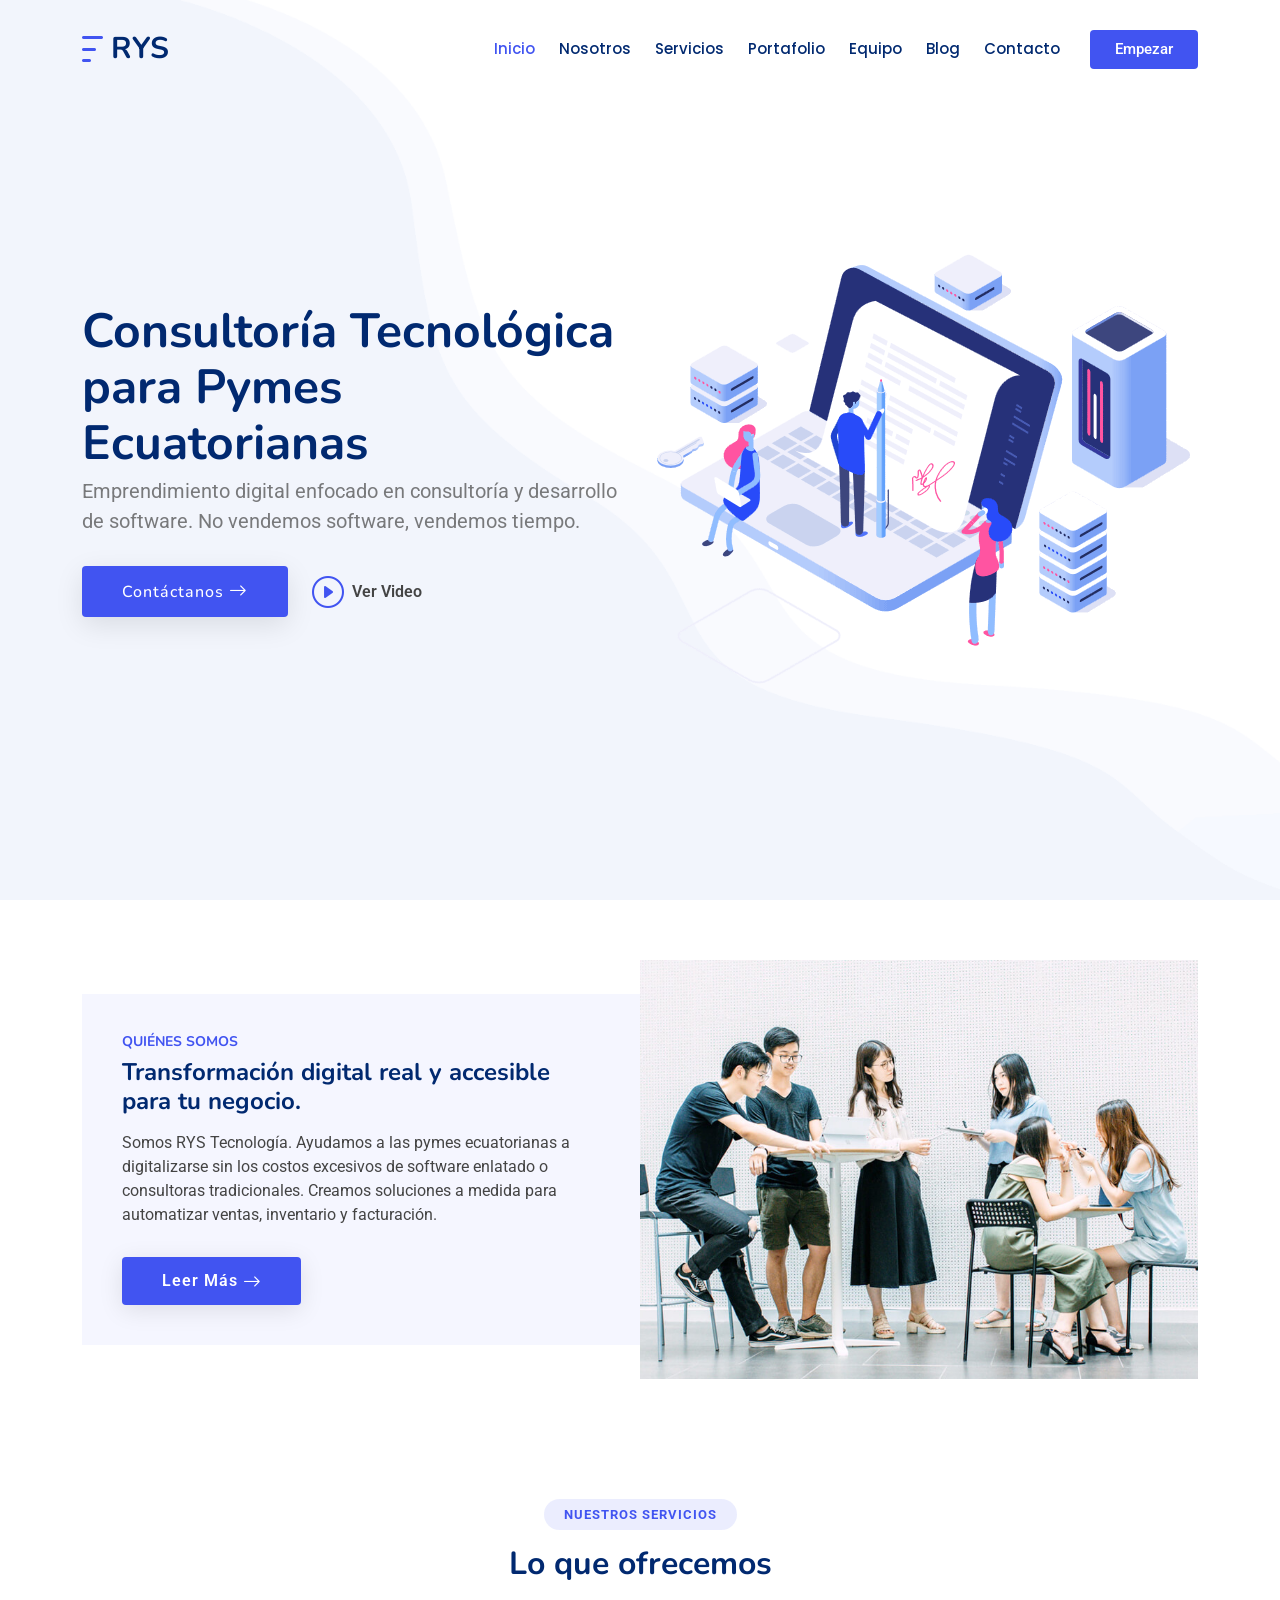
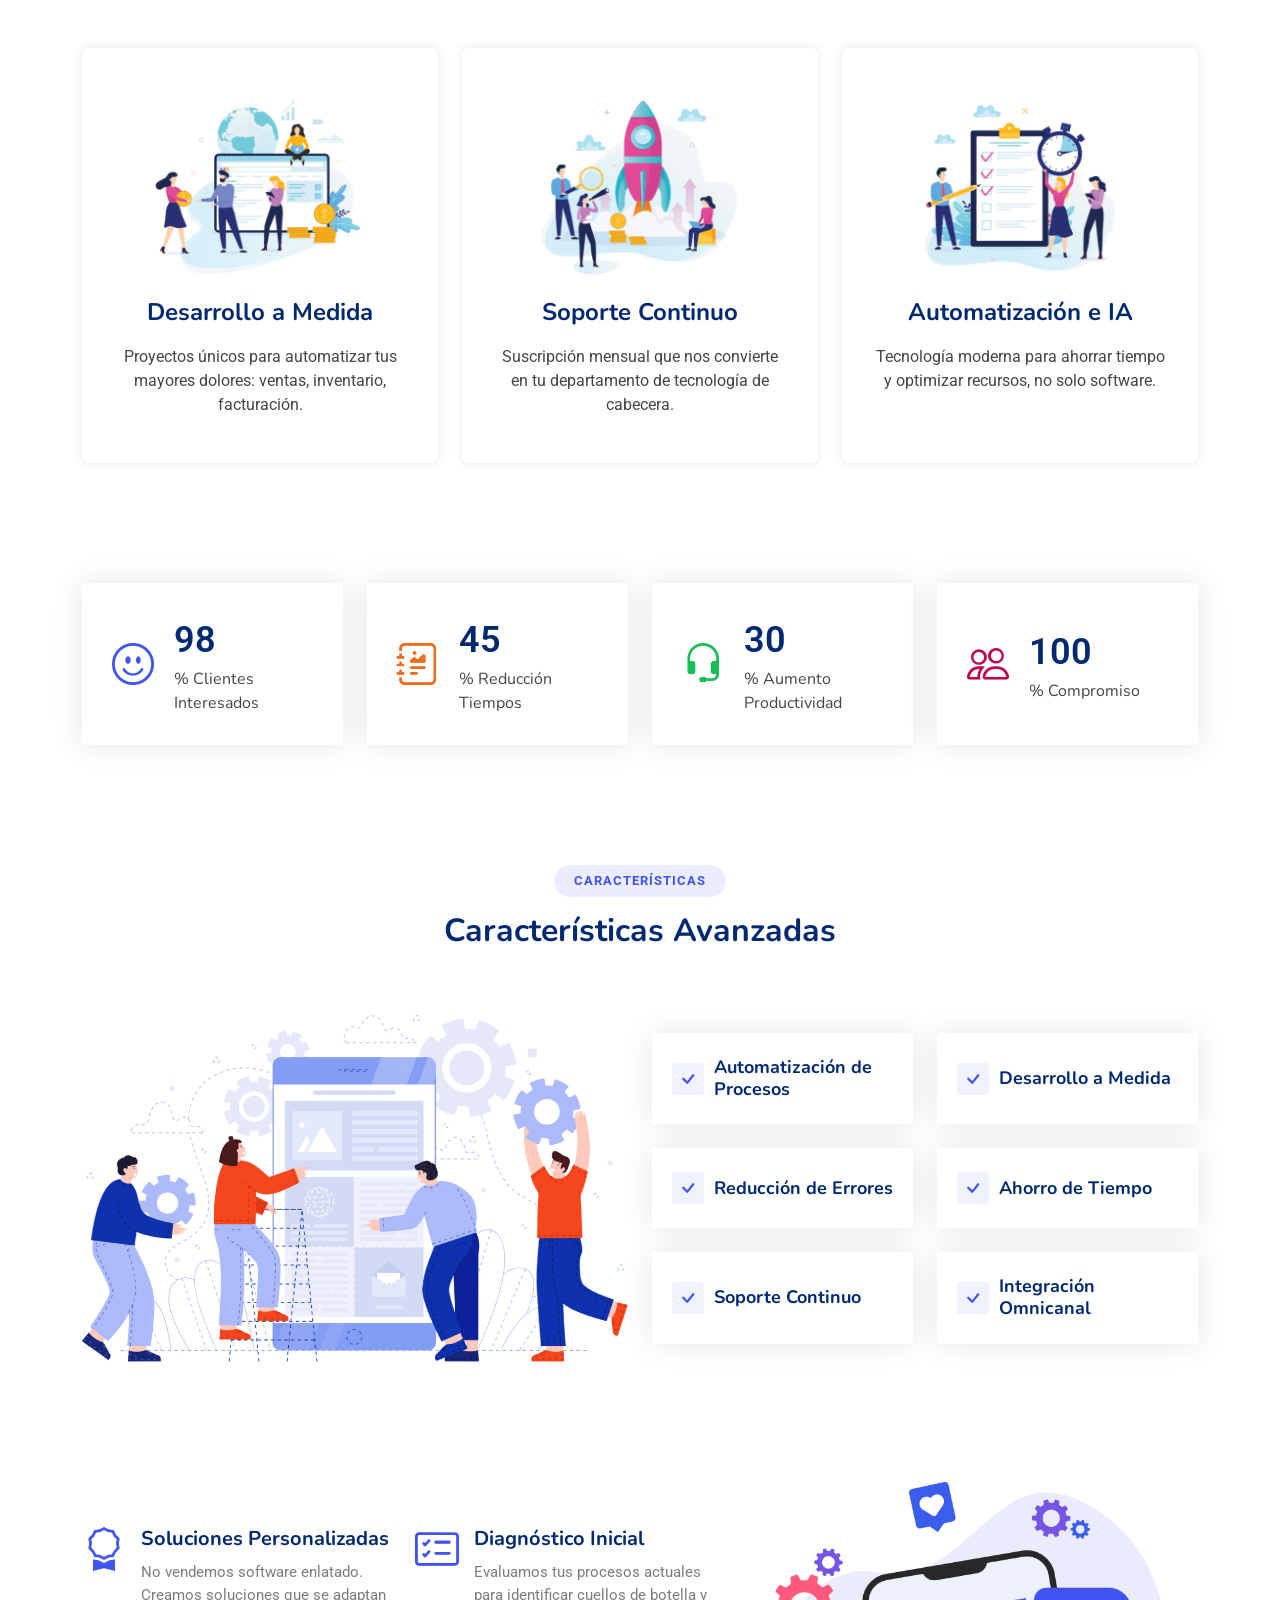
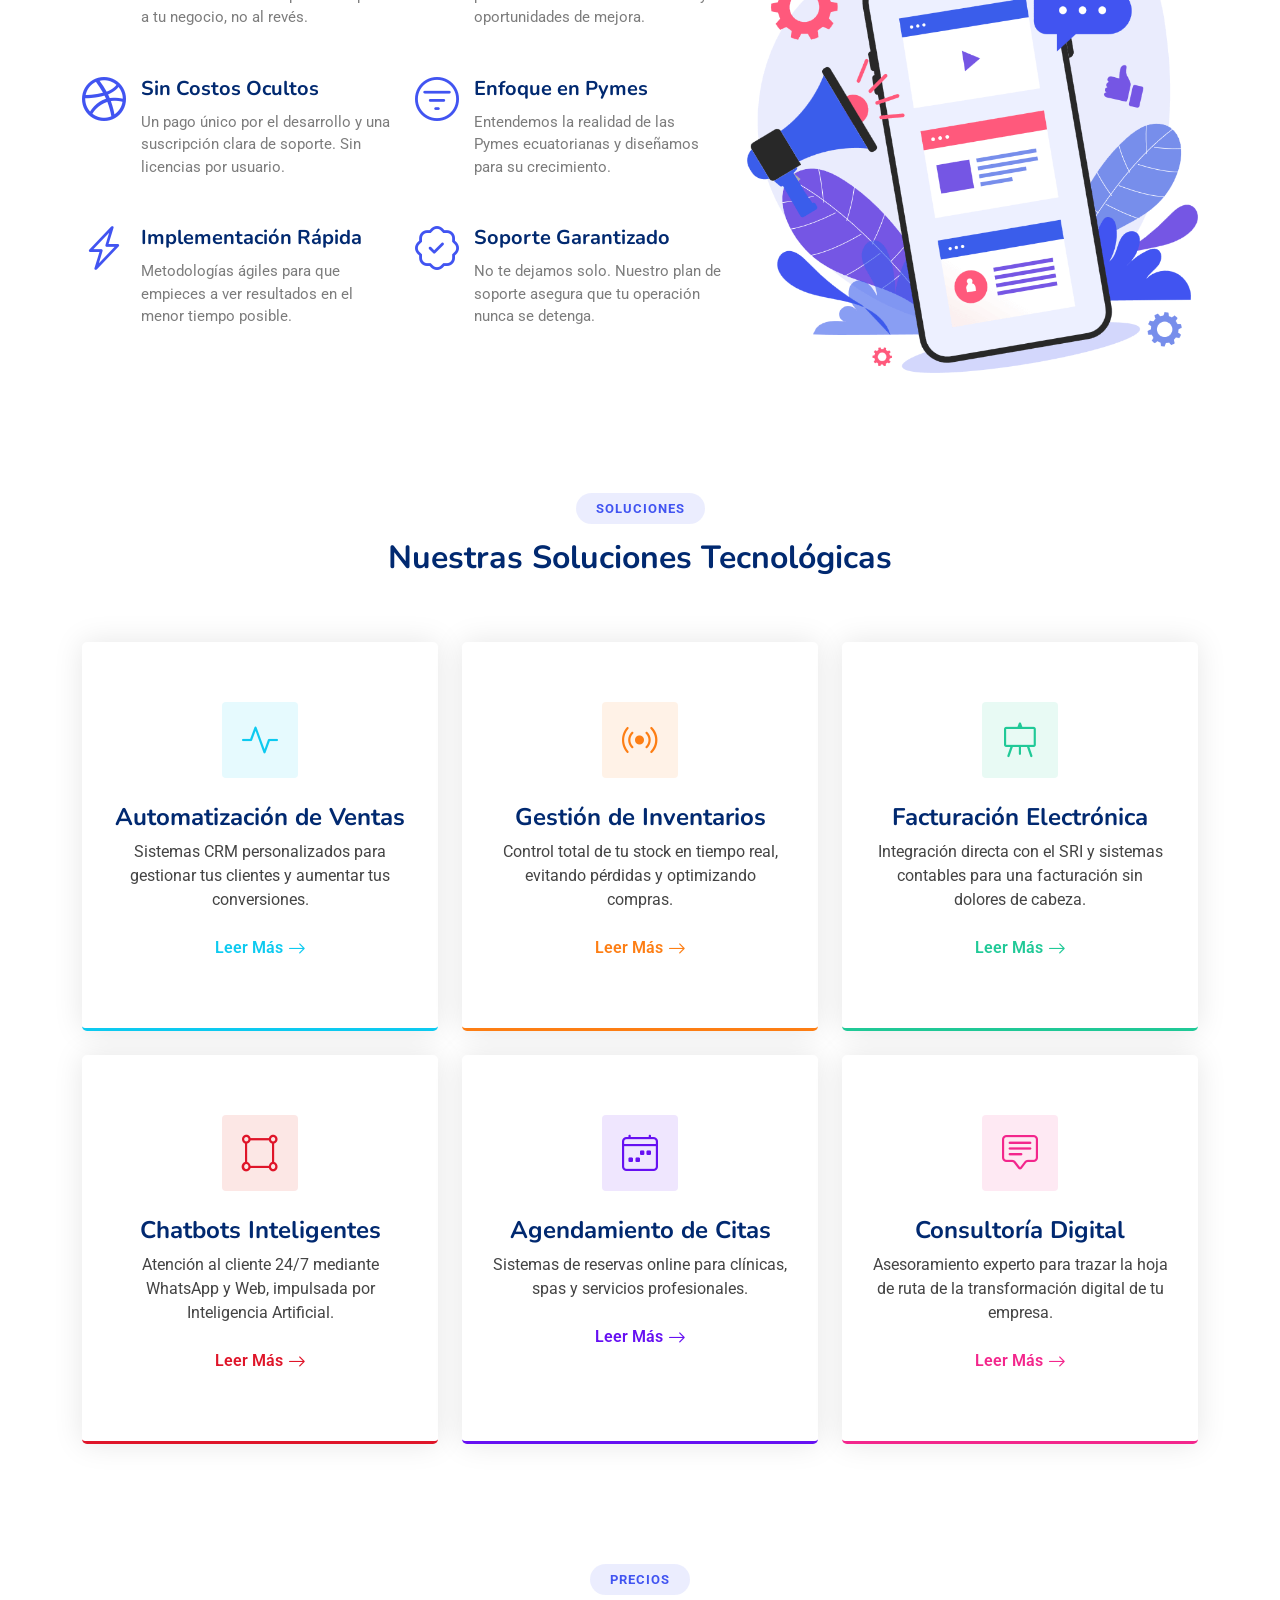
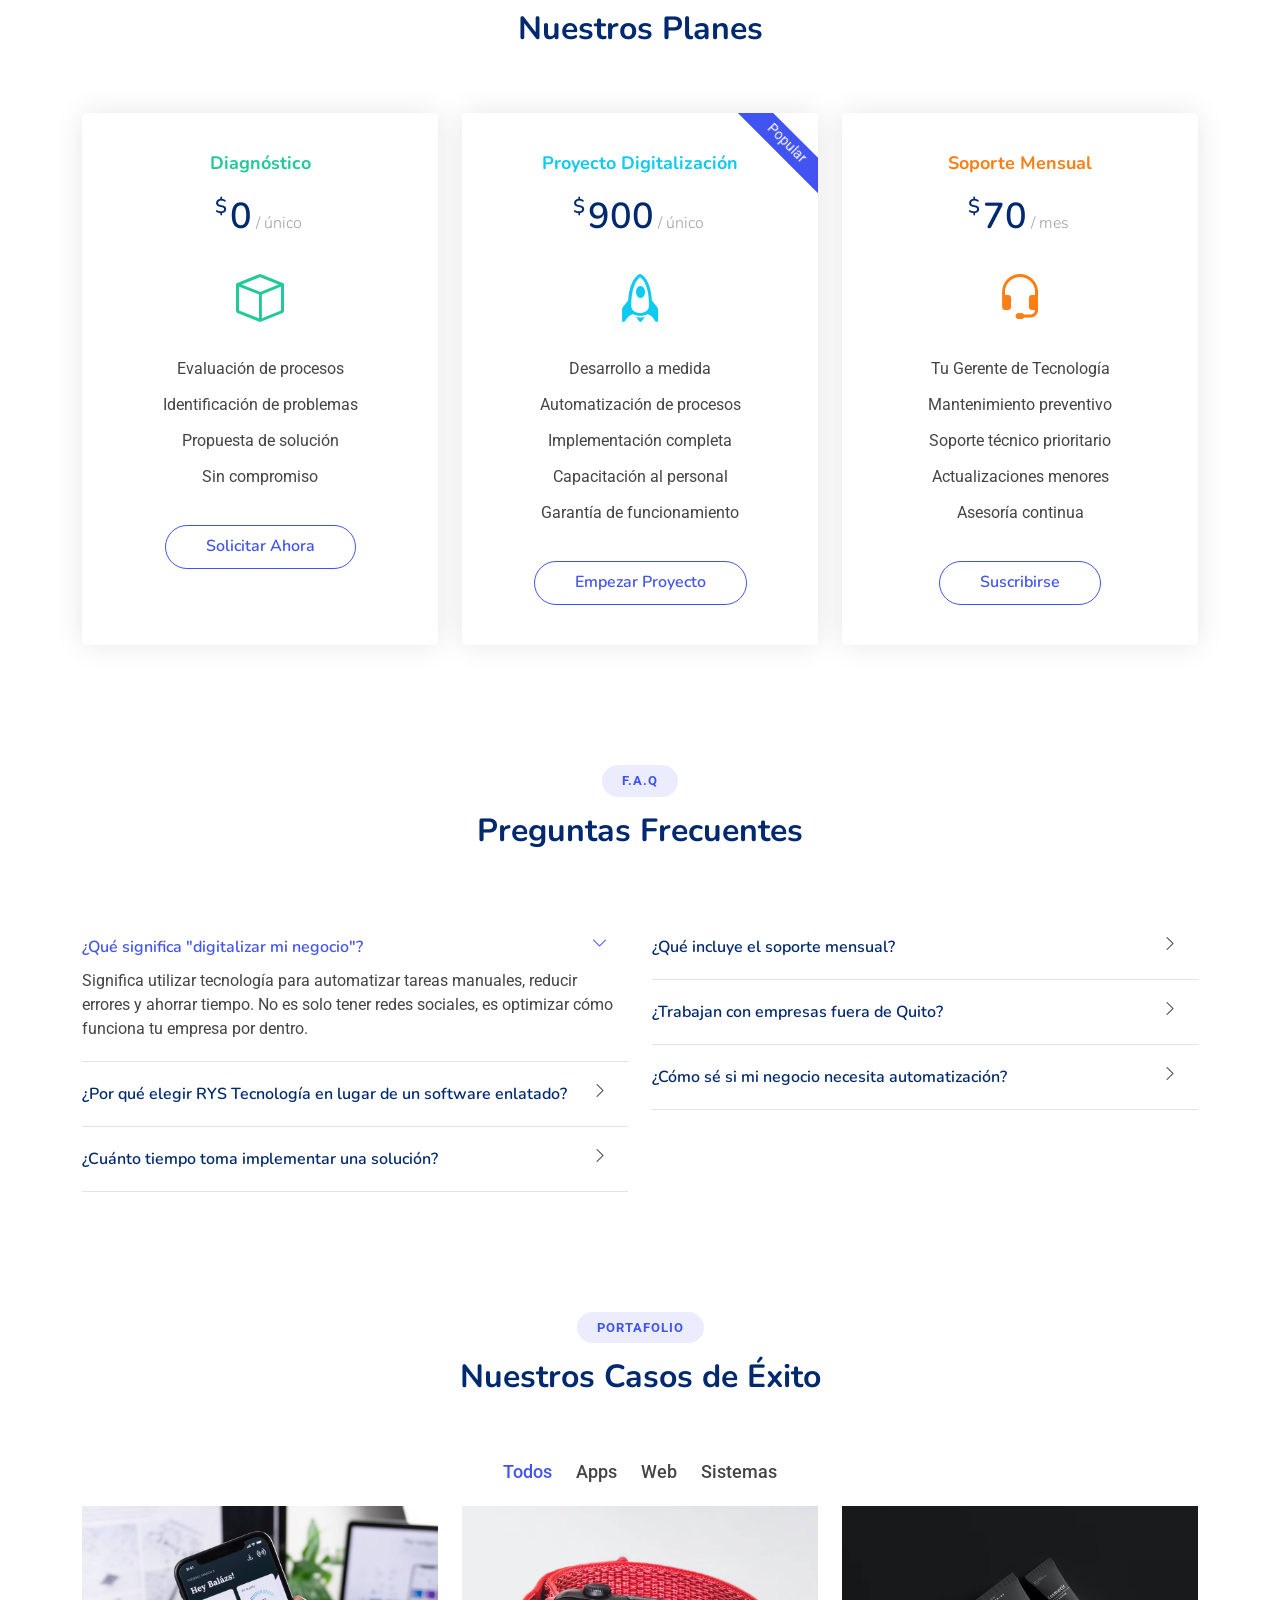
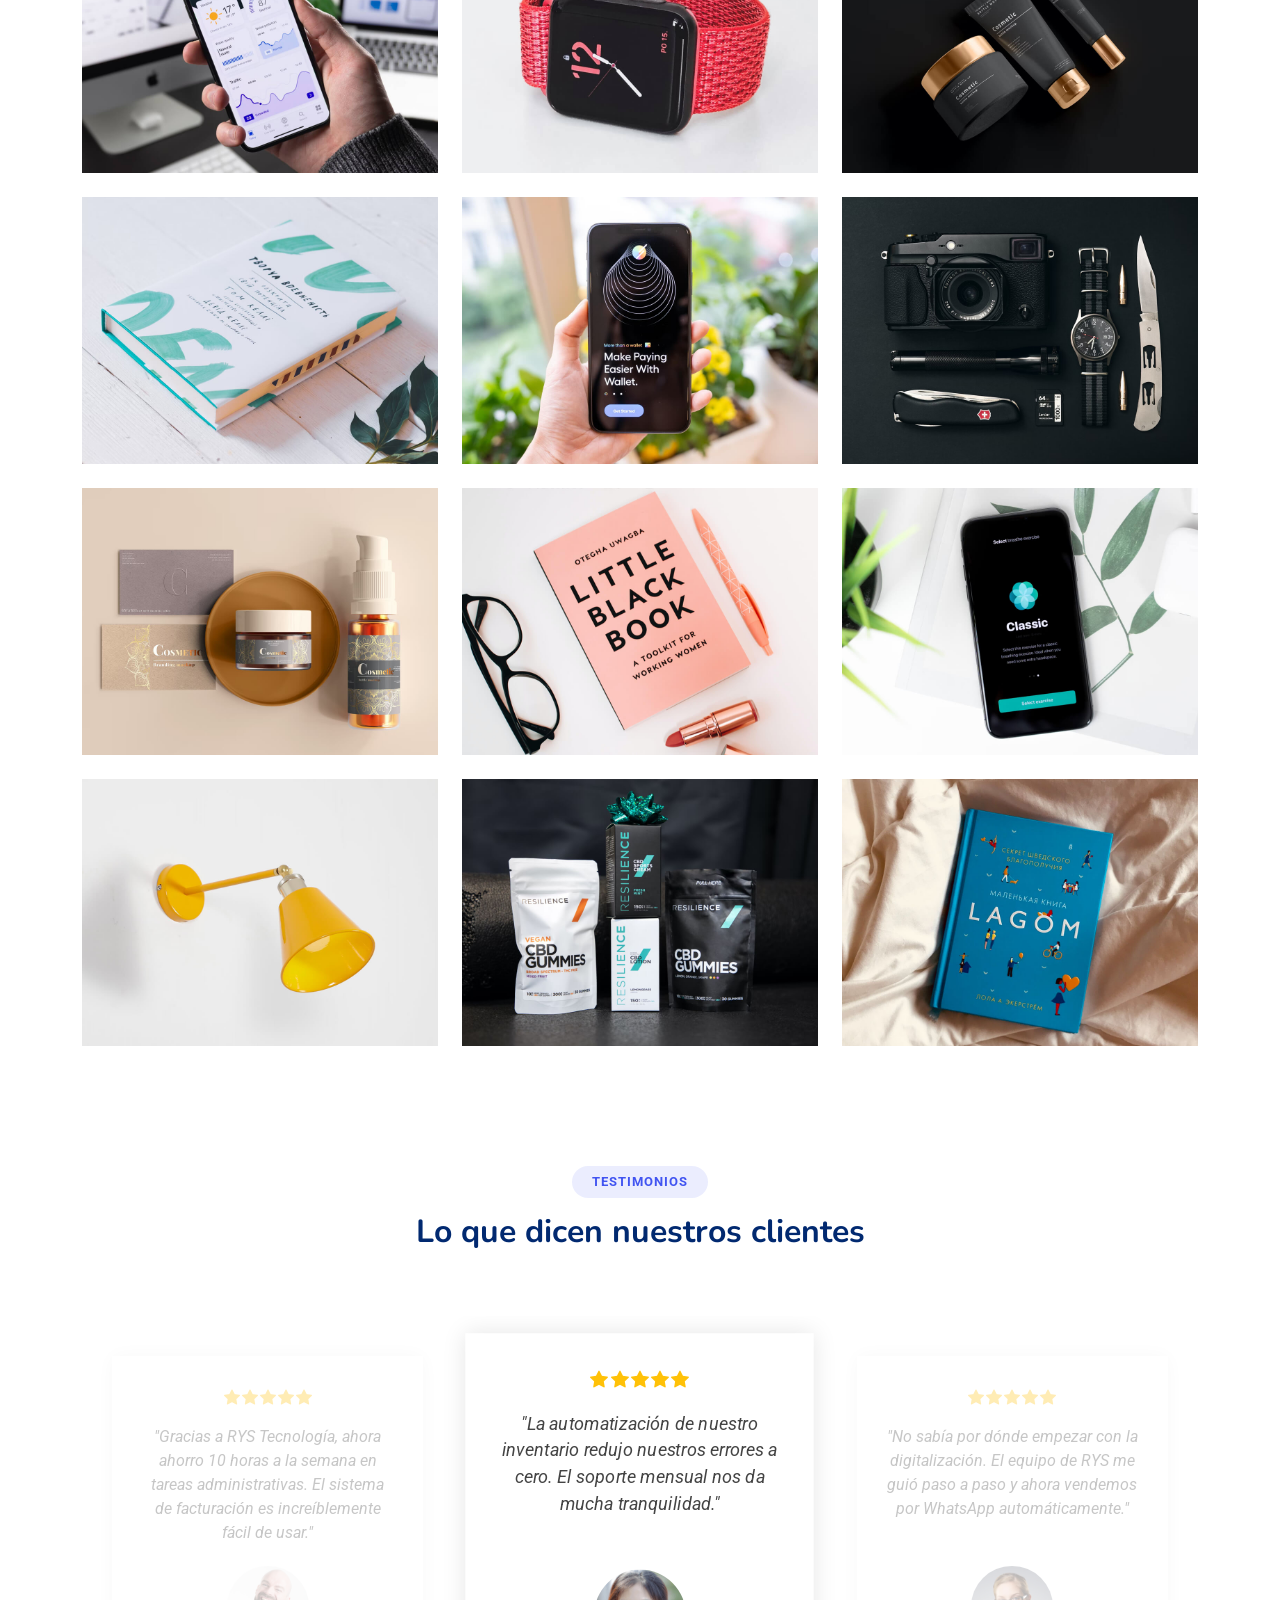
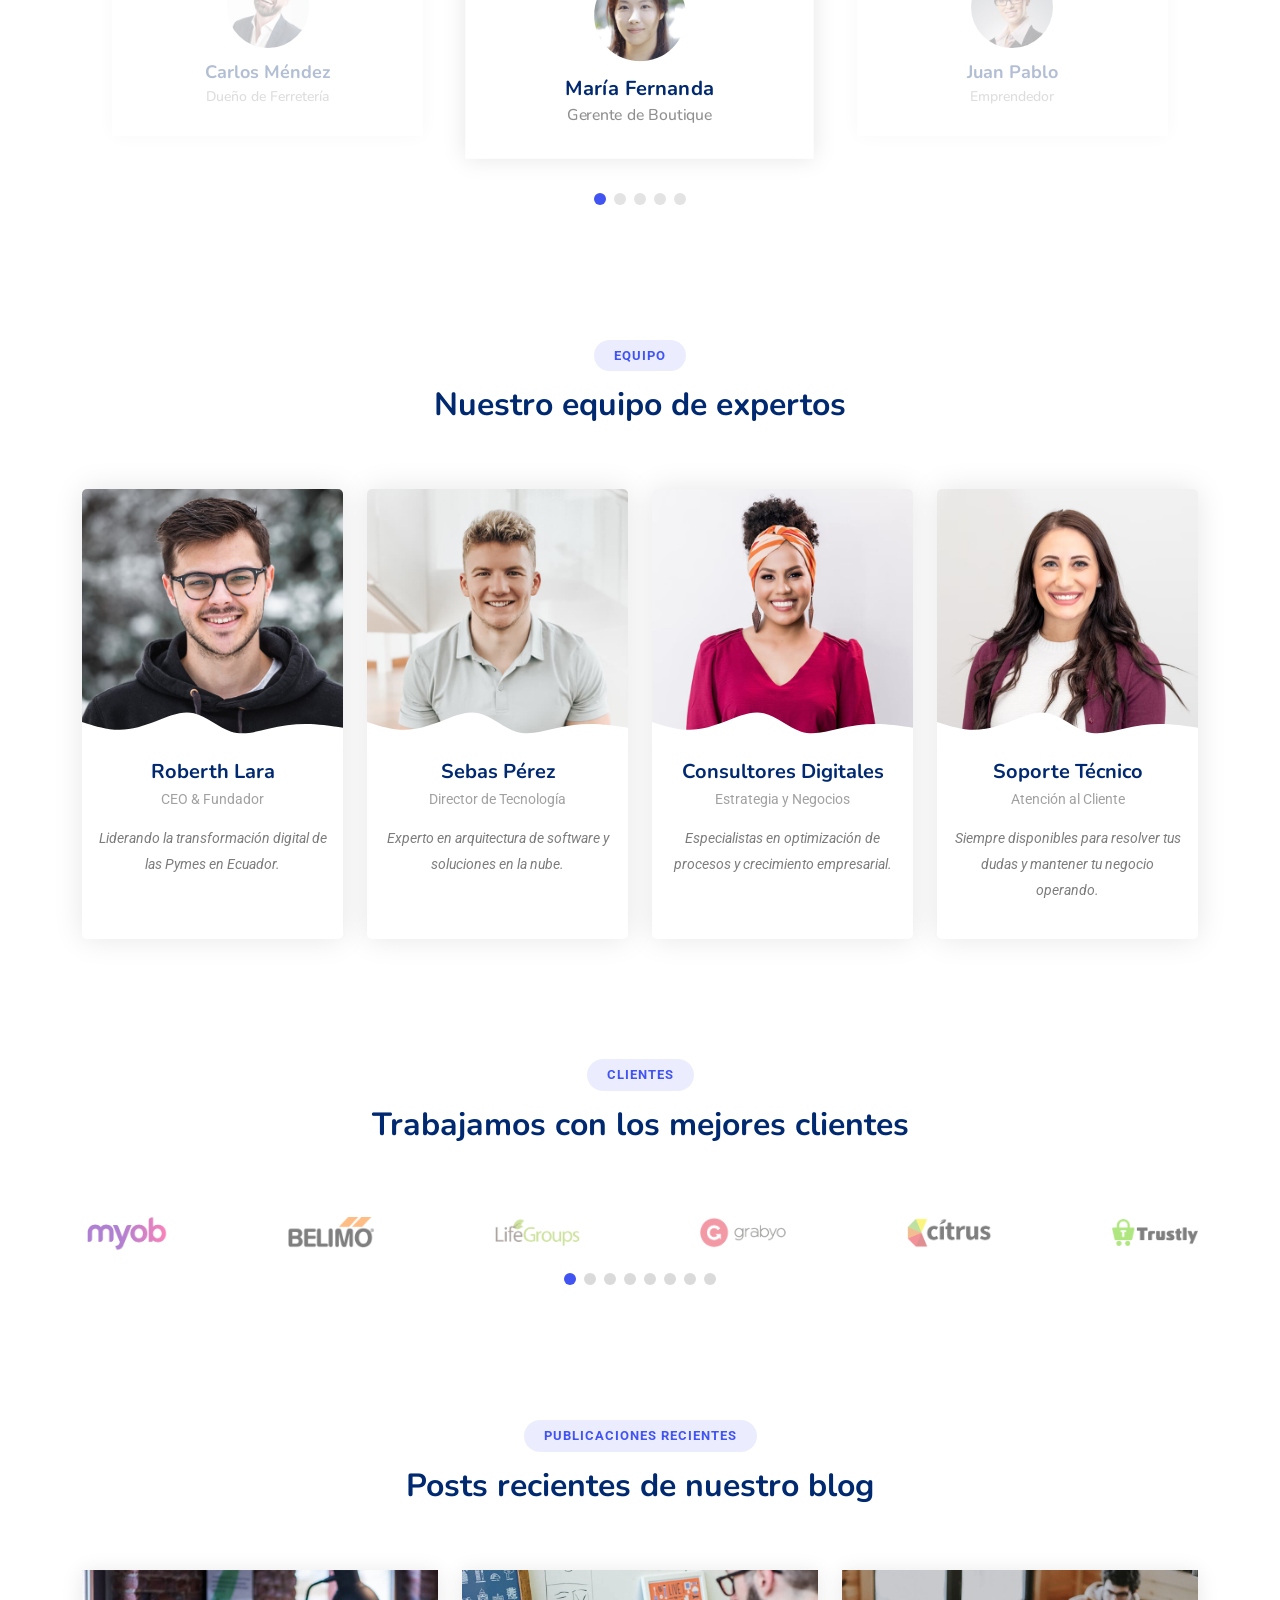
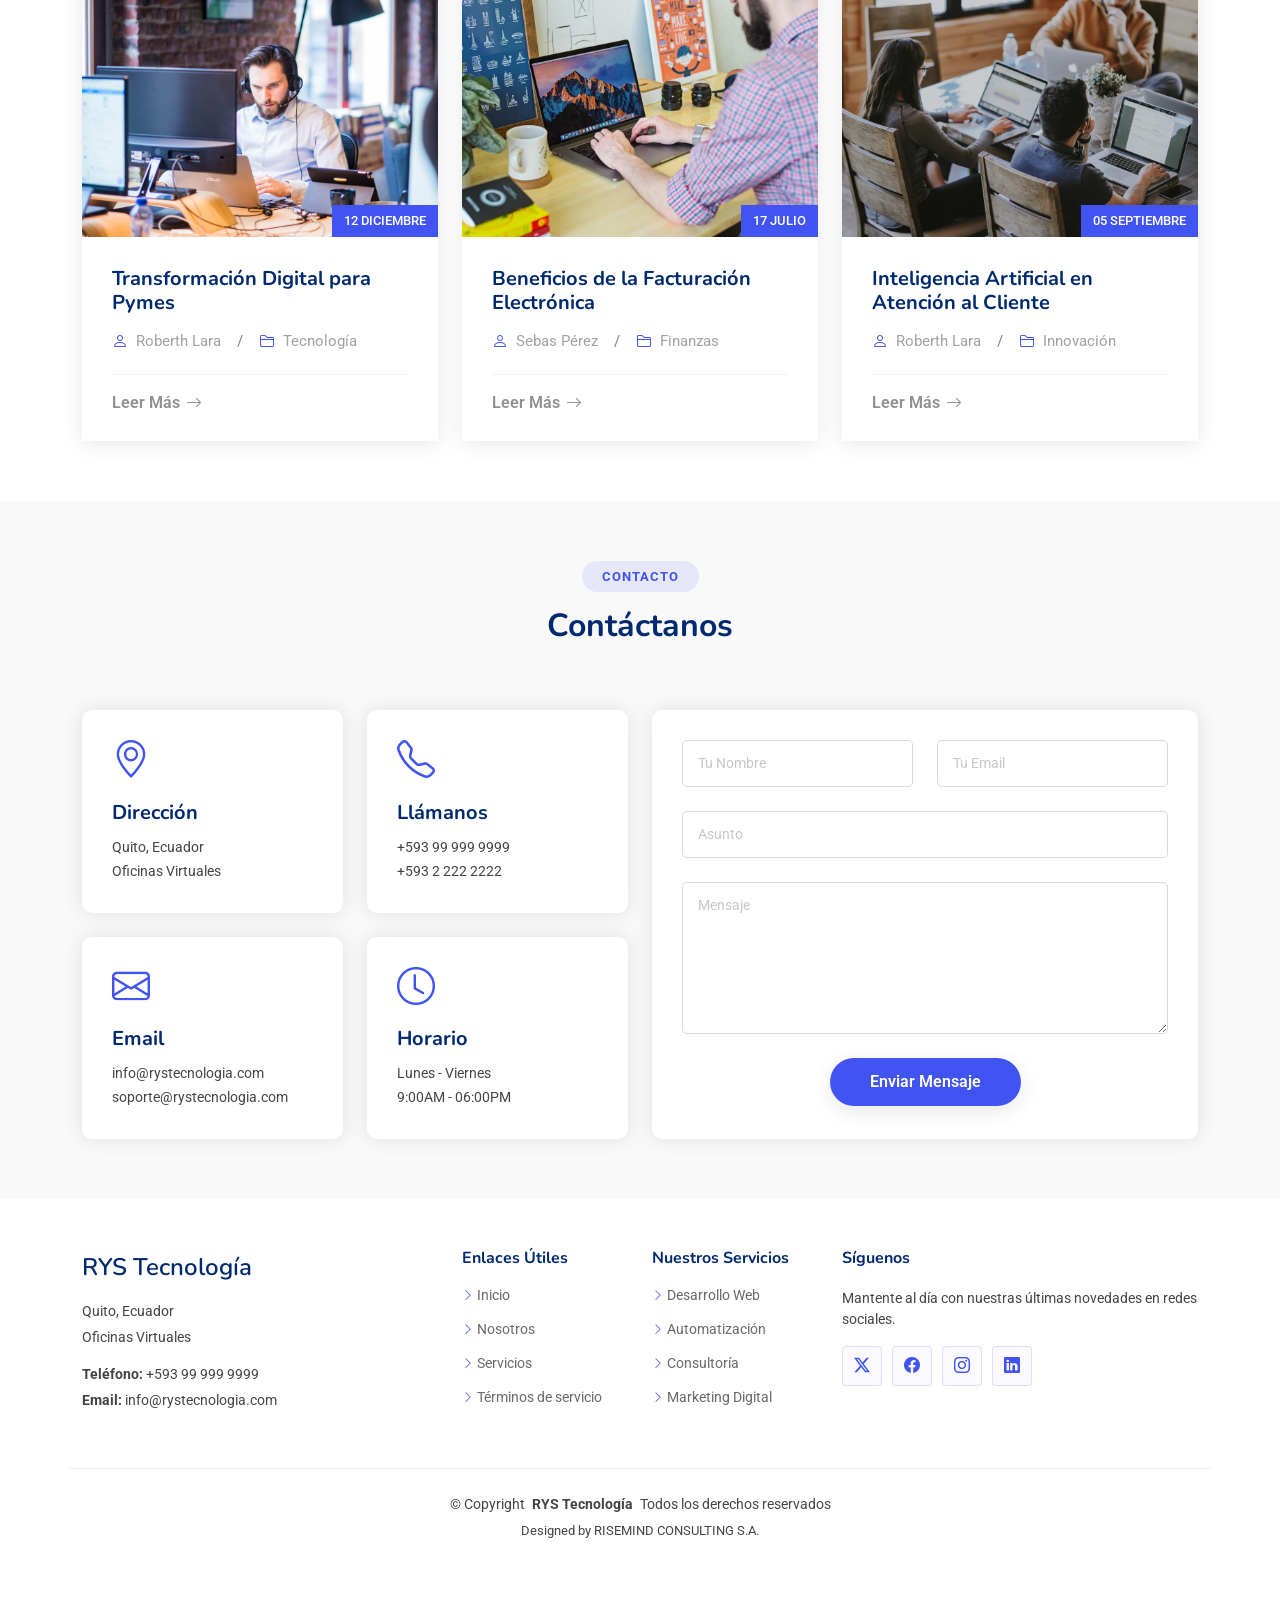
==== index.html @ 6673f02c "first commit" ====
<!DOCTYPE html>
<html lang="en">

<head>
  <meta charset="utf-8">
  <meta content="width=device-width, initial-scale=1.0" name="viewport">
  <title>RYS Tecnología - Consultoría Tecnológica</title>
  <meta name="description" content="Consultoría tecnológica y desarrollo de software para pymes ecuatorianas.">
  <meta name="keywords" content="consultoría, tecnología, pymes, ecuador, software, automatización">

  <!-- Favicons -->
  <link href="assets/img/favicon.png" rel="icon">
  <link href="assets/img/apple-touch-icon.png" rel="apple-touch-icon">

  <!-- Fonts -->
  <link href="https://fonts.googleapis.com" rel="preconnect">
  <link href="https://fonts.gstatic.com" rel="preconnect" crossorigin>
  <link href="https://fonts.googleapis.com/css2?family=Roboto:ital,wght@0,100;0,300;0,400;0,500;0,700;0,900;1,100;1,300;1,400;1,500;1,700;1,900&family=Poppins:ital,wght@0,100;0,200;0,300;0,400;0,500;0,600;0,700;0,800;0,900;1,100;1,200;1,300;1,400;1,500;1,600;1,700;1,800;1,900&family=Nunito:ital,wght@0,200;0,300;0,400;0,500;0,600;0,700;0,800;0,900;1,200;1,300;1,400;1,500;1,600;1,700;1,800;1,900&display=swap" rel="stylesheet">

  <!-- Vendor CSS Files -->
  <link href="assets/vendor/bootstrap/css/bootstrap.min.css" rel="stylesheet">
  <link href="assets/vendor/bootstrap-icons/bootstrap-icons.css" rel="stylesheet">
  <link href="assets/vendor/aos/aos.css" rel="stylesheet">
  <link href="assets/vendor/glightbox/css/glightbox.min.css" rel="stylesheet">
  <link href="assets/vendor/swiper/swiper-bundle.min.css" rel="stylesheet">

  <!-- Main CSS File -->
  <link href="assets/css/main.css" rel="stylesheet">

</head>

<body class="index-page">

  <header id="header" class="header d-flex align-items-center fixed-top">
    <div class="container-fluid container-xl position-relative d-flex align-items-center">

      <a href="index.html" class="logo d-flex align-items-center me-auto">
        <!-- Uncomment the line below if you also wish to use an image logo -->
        <img src="assets/img/logo.png" alt="">
        <h1 class="sitename">RYS</h1>
      </a>

      <nav id="navmenu" class="navmenu">
        <ul>
          <li><a href="#hero" class="active">Inicio<br></a></li>
          <li><a href="#about">Nosotros</a></li>
          <li><a href="#services">Servicios</a></li>
          <li><a href="#portfolio">Portafolio</a></li>
          <li><a href="#team">Equipo</a></li>
          <li><a href="blog.html">Blog</a></li>
          <li><a href="#contact">Contacto</a></li>
        </ul>
        <i class="mobile-nav-toggle d-xl-none bi bi-list"></i>
      </nav>

      <a class="btn-getstarted flex-md-shrink-0" href="#contact">Empezar</a>

    </div>
  </header>

  <main class="main">

    <!-- Hero Section -->
    <section id="hero" class="hero section">

      <div class="container">
        <div class="row gy-4">
          <div class="col-lg-6 order-2 order-lg-1 d-flex flex-column justify-content-center">
            <h1 data-aos="fade-up">Consultoría Tecnológica para Pymes Ecuatorianas</h1>
            <p data-aos="fade-up" data-aos-delay="100">Emprendimiento digital enfocado en consultoría y desarrollo de software. No vendemos software, vendemos tiempo.</p>
            <div class="d-flex flex-column flex-md-row" data-aos="fade-up" data-aos-delay="200">
              <a href="#contact" class="btn-get-started">Contáctanos <i class="bi bi-arrow-right"></i></a>
              <a href="#" class="glightbox btn-watch-video d-flex align-items-center justify-content-center ms-0 ms-md-4 mt-4 mt-md-0"><i class="bi bi-play-circle"></i><span>Ver Video</span></a>
            </div>
          </div>
          <div class="col-lg-6 order-1 order-lg-2 hero-img" data-aos="zoom-out">
            <img src="assets/img/hero-img.png" class="img-fluid animated" alt="">
          </div>
        </div>
      </div>

    </section><!-- /Hero Section -->

    <!-- About Section -->
    <section id="about" class="about section">

      <div class="container" data-aos="fade-up">
        <div class="row gx-0">

          <div class="col-lg-6 d-flex flex-column justify-content-center" data-aos="fade-up" data-aos-delay="200">
            <div class="content">
              <h3>Quiénes Somos</h3>
              <h2>Transformación digital real y accesible para tu negocio.</h2>
              <p>
                Somos RYS Tecnología. Ayudamos a las pymes ecuatorianas a digitalizarse sin los costos excesivos de software enlatado o consultoras tradicionales. Creamos soluciones a medida para automatizar ventas, inventario y facturación.
              </p>
              <div class="text-center text-lg-start">
                <a href="#services" class="btn-read-more d-inline-flex align-items-center justify-content-center align-self-center">
                  <span>Leer Más</span>
                  <i class="bi bi-arrow-right"></i>
                </a>
              </div>
            </div>
          </div>

          <div class="col-lg-6 d-flex align-items-center" data-aos="zoom-out" data-aos-delay="200">
            <img src="assets/img/about.jpg" class="img-fluid" alt="">
          </div>

        </div>
      </div>

    </section><!-- /About Section -->

    <!-- Values Section -->
    <section id="values" class="values section">

      <!-- Section Title -->
      <div class="container section-title" data-aos="fade-up">
        <h2>Nuestros Servicios</h2>
        <p>Lo que ofrecemos<br></p>
      </div><!-- End Section Title -->

      <div class="container">

        <div class="row gy-4">

          <div class="col-lg-4" data-aos="fade-up" data-aos-delay="100">
            <div class="card">
              <img src="assets/img/values-1.png" class="img-fluid" alt="">
              <h3>Desarrollo a Medida</h3>
              <p>Proyectos únicos para automatizar tus mayores dolores: ventas, inventario, facturación.</p>
            </div>
          </div><!-- End Card Item -->

          <div class="col-lg-4" data-aos="fade-up" data-aos-delay="200">
            <div class="card">
              <img src="assets/img/values-2.png" class="img-fluid" alt="">
              <h3>Soporte Continuo</h3>
              <p>Suscripción mensual que nos convierte en tu departamento de tecnología de cabecera.</p>
            </div>
          </div><!-- End Card Item -->

          <div class="col-lg-4" data-aos="fade-up" data-aos-delay="300">
            <div class="card">
              <img src="assets/img/values-3.png" class="img-fluid" alt="">
              <h3>Automatización e IA</h3>
              <p>Tecnología moderna para ahorrar tiempo y optimizar recursos, no solo software.</p>
            </div>
          </div><!-- End Card Item -->

        </div>

      </div>

    </section><!-- /Values Section -->

    <!-- Stats Section -->
    <section id="stats" class="stats section">

      <div class="container" data-aos="fade-up" data-aos-delay="100">

        <div class="row gy-4">

          <div class="col-lg-3 col-md-6">
            <div class="stats-item d-flex align-items-center w-100 h-100">
              <i class="bi bi-emoji-smile color-blue flex-shrink-0"></i>
              <div>
                <span data-purecounter-start="0" data-purecounter-end="98" data-purecounter-duration="1" class="purecounter"></span>
                <p>% Clientes Interesados</p>
              </div>
            </div>
          </div><!-- End Stats Item -->

          <div class="col-lg-3 col-md-6">
            <div class="stats-item d-flex align-items-center w-100 h-100">
              <i class="bi bi-journal-richtext color-orange flex-shrink-0" style="color: #ee6c20;"></i>
              <div>
                <span data-purecounter-start="0" data-purecounter-end="45" data-purecounter-duration="1" class="purecounter"></span>
                <p>% Reducción Tiempos</p>
              </div>
            </div>
          </div><!-- End Stats Item -->

          <div class="col-lg-3 col-md-6">
            <div class="stats-item d-flex align-items-center w-100 h-100">
              <i class="bi bi-headset color-green flex-shrink-0" style="color: #15be56;"></i>
              <div>
                <span data-purecounter-start="0" data-purecounter-end="30" data-purecounter-duration="1" class="purecounter"></span>
                <p>% Aumento Productividad</p>
              </div>
            </div>
          </div><!-- End Stats Item -->

          <div class="col-lg-3 col-md-6">
            <div class="stats-item d-flex align-items-center w-100 h-100">
              <i class="bi bi-people color-pink flex-shrink-0" style="color: #bb0852;"></i>
              <div>
                <span data-purecounter-start="0" data-purecounter-end="100" data-purecounter-duration="1" class="purecounter"></span>
                <p>% Compromiso</p>
              </div>
            </div>
          </div><!-- End Stats Item -->

        </div>

      </div>

    </section><!-- /Stats Section -->

    <!-- Features Section -->
    <section id="features" class="features section">

      <!-- Section Title -->
      <div class="container section-title" data-aos="fade-up">
        <h2>Características</h2>
        <p>Características Avanzadas<br></p>
      </div><!-- End Section Title -->

      <div class="container">

        <div class="row gy-5">

          <div class="col-xl-6" data-aos="zoom-out" data-aos-delay="100">
            <img src="assets/img/features.png" class="img-fluid" alt="">
          </div>

          <div class="col-xl-6 d-flex">
            <div class="row align-self-center gy-4">

              <div class="col-md-6" data-aos="fade-up" data-aos-delay="200">
                <div class="feature-box d-flex align-items-center">
                  <i class="bi bi-check"></i>
                  <h3>Automatización de Procesos</h3>
                </div>
              </div><!-- End Feature Item -->

              <div class="col-md-6" data-aos="fade-up" data-aos-delay="300">
                <div class="feature-box d-flex align-items-center">
                  <i class="bi bi-check"></i>
                  <h3>Desarrollo a Medida</h3>
                </div>
              </div><!-- End Feature Item -->

              <div class="col-md-6" data-aos="fade-up" data-aos-delay="400">
                <div class="feature-box d-flex align-items-center">
                  <i class="bi bi-check"></i>
                  <h3>Reducción de Errores</h3>
                </div>
              </div><!-- End Feature Item -->

              <div class="col-md-6" data-aos="fade-up" data-aos-delay="500">
                <div class="feature-box d-flex align-items-center">
                  <i class="bi bi-check"></i>
                  <h3>Ahorro de Tiempo</h3>
                </div>
              </div><!-- End Feature Item -->

              <div class="col-md-6" data-aos="fade-up" data-aos-delay="600">
                <div class="feature-box d-flex align-items-center">
                  <i class="bi bi-check"></i>
                  <h3>Soporte Continuo</h3>
                </div>
              </div><!-- End Feature Item -->

              <div class="col-md-6" data-aos="fade-up" data-aos-delay="700">
                <div class="feature-box d-flex align-items-center">
                  <i class="bi bi-check"></i>
                  <h3>Integración Omnicanal</h3>
                </div>
              </div><!-- End Feature Item -->

            </div>
          </div>

        </div>

      </div>

    </section><!-- /Features Section -->

    <!-- Alt Features Section -->
    <section id="alt-features" class="alt-features section">

      <div class="container">

        <div class="row gy-5">

          <div class="col-xl-7 d-flex order-2 order-xl-1" data-aos="fade-up" data-aos-delay="200">

            <div class="row align-self-center gy-5">

              <div class="col-md-6 icon-box">
                <i class="bi bi-award"></i>
                <div>
                  <h4>Soluciones Personalizadas</h4>
                  <p>No vendemos software enlatado. Creamos soluciones que se adaptan a tu negocio, no al revés.</p>
                </div>
              </div><!-- End Feature Item -->

              <div class="col-md-6 icon-box">
                <i class="bi bi-card-checklist"></i>
                <div>
                  <h4>Diagnóstico Inicial</h4>
                  <p>Evaluamos tus procesos actuales para identificar cuellos de botella y oportunidades de mejora.</p>
                </div>
              </div><!-- End Feature Item -->

              <div class="col-md-6 icon-box">
                <i class="bi bi-dribbble"></i>
                <div>
                  <h4>Sin Costos Ocultos</h4>
                  <p>Un pago único por el desarrollo y una suscripción clara de soporte. Sin licencias por usuario.</p>
                </div>
              </div><!-- End Feature Item -->

              <div class="col-md-6 icon-box">
                <i class="bi bi-filter-circle"></i>
                <div>
                  <h4>Enfoque en Pymes</h4>
                  <p>Entendemos la realidad de las Pymes ecuatorianas y diseñamos para su crecimiento.</p>
                </div>
              </div><!-- End Feature Item -->

              <div class="col-md-6 icon-box">
                <i class="bi bi-lightning-charge"></i>
                <div>
                  <h4>Implementación Rápida</h4>
                  <p>Metodologías ágiles para que empieces a ver resultados en el menor tiempo posible.</p>
                </div>
              </div><!-- End Feature Item -->

              <div class="col-md-6 icon-box">
                <i class="bi bi-patch-check"></i>
                <div>
                  <h4>Soporte Garantizado</h4>
                  <p>No te dejamos solo. Nuestro plan de soporte asegura que tu operación nunca se detenga.</p>
                </div>
              </div><!-- End Feature Item -->

            </div>

          </div>

          <div class="col-xl-5 d-flex align-items-center order-1 order-xl-2" data-aos="fade-up" data-aos-delay="100">
            <img src="assets/img/alt-features.png" class="img-fluid" alt="">
          </div>

        </div>

      </div>

    </section><!-- /Alt Features Section -->

    <!-- Services Section -->
    <section id="services" class="services section">

      <!-- Section Title -->
      <div class="container section-title" data-aos="fade-up">
        <h2>Soluciones</h2>
        <p>Nuestras Soluciones Tecnológicas<br></p>
      </div><!-- End Section Title -->

      <div class="container">

        <div class="row gy-4">

          <div class="col-lg-4 col-md-6" data-aos="fade-up" data-aos-delay="100">
            <div class="service-item item-cyan position-relative">
              <i class="bi bi-activity icon"></i>
              <h3>Automatización de Ventas</h3>
              <p>Sistemas CRM personalizados para gestionar tus clientes y aumentar tus conversiones.</p>
              <a href="#" class="read-more stretched-link"><span>Leer Más</span> <i class="bi bi-arrow-right"></i></a>
            </div>
          </div><!-- End Service Item -->

          <div class="col-lg-4 col-md-6" data-aos="fade-up" data-aos-delay="200">
            <div class="service-item item-orange position-relative">
              <i class="bi bi-broadcast icon"></i>
              <h3>Gestión de Inventarios</h3>
              <p>Control total de tu stock en tiempo real, evitando pérdidas y optimizando compras.</p>
              <a href="#" class="read-more stretched-link"><span>Leer Más</span> <i class="bi bi-arrow-right"></i></a>
            </div>
          </div><!-- End Service Item -->

          <div class="col-lg-4 col-md-6" data-aos="fade-up" data-aos-delay="300">
            <div class="service-item item-teal position-relative">
              <i class="bi bi-easel icon"></i>
              <h3>Facturación Electrónica</h3>
              <p>Integración directa con el SRI y sistemas contables para una facturación sin dolores de cabeza.</p>
              <a href="#" class="read-more stretched-link"><span>Leer Más</span> <i class="bi bi-arrow-right"></i></a>
            </div>
          </div><!-- End Service Item -->

          <div class="col-lg-4 col-md-6" data-aos="fade-up" data-aos-delay="400">
            <div class="service-item item-red position-relative">
              <i class="bi bi-bounding-box-circles icon"></i>
              <h3>Chatbots Inteligentes</h3>
              <p>Atención al cliente 24/7 mediante WhatsApp y Web, impulsada por Inteligencia Artificial.</p>
              <a href="#" class="read-more stretched-link"><span>Leer Más</span> <i class="bi bi-arrow-right"></i></a>
            </div>
          </div><!-- End Service Item -->

          <div class="col-lg-4 col-md-6" data-aos="fade-up" data-aos-delay="500">
            <div class="service-item item-indigo position-relative">
              <i class="bi bi-calendar4-week icon"></i>
              <h3>Agendamiento de Citas</h3>
              <p>Sistemas de reservas online para clínicas, spas y servicios profesionales.</p>
              <a href="#" class="read-more stretched-link"><span>Leer Más</span> <i class="bi bi-arrow-right"></i></a>
            </div>
          </div><!-- End Service Item -->

          <div class="col-lg-4 col-md-6" data-aos="fade-up" data-aos-delay="600">
            <div class="service-item item-pink position-relative">
              <i class="bi bi-chat-square-text icon"></i>
              <h3>Consultoría Digital</h3>
              <p>Asesoramiento experto para trazar la hoja de ruta de la transformación digital de tu empresa.</p>
              <a href="#" class="read-more stretched-link"><span>Leer Más</span> <i class="bi bi-arrow-right"></i></a>
            </div>
          </div><!-- End Service Item -->

        </div>

      </div>

    </section><!-- /Services Section -->

    <!-- Pricing Section -->
    <section id="pricing" class="pricing section">

      <!-- Section Title -->
      <div class="container section-title" data-aos="fade-up">
        <h2>Precios</h2>
        <p>Nuestros Planes<br></p>
      </div><!-- End Section Title -->

      <div class="container">

        <div class="row gy-4">

          <div class="col-lg-4 col-md-6" data-aos="zoom-in" data-aos-delay="100">
            <div class="pricing-tem">
              <h3 style="color: #20c997;">Diagnóstico</h3>
              <div class="price"><sup>$</sup>0<span> / único</span></div>
              <div class="icon">
                <i class="bi bi-box" style="color: #20c997;"></i>
              </div>
              <ul>
                <li>Evaluación de procesos</li>
                <li>Identificación de problemas</li>
                <li>Propuesta de solución</li>
                <li>Sin compromiso</li>
              </ul>
              <a href="#contact" class="btn-buy">Solicitar Ahora</a>
            </div>
          </div><!-- End Pricing Item -->

          <div class="col-lg-4 col-md-6" data-aos="zoom-in" data-aos-delay="200">
            <div class="pricing-tem">
              <span class="featured">Popular</span>
              <h3 style="color: #0dcaf0;">Proyecto Digitalización</h3>
              <div class="price"><sup>$</sup>900<span> / único</span></div>
              <div class="icon">
                <i class="bi bi-rocket" style="color: #0dcaf0;"></i>
              </div>
              <ul>
                <li>Desarrollo a medida</li>
                <li>Automatización de procesos</li>
                <li>Implementación completa</li>
                <li>Capacitación al personal</li>
                <li>Garantía de funcionamiento</li>
              </ul>
              <a href="#contact" class="btn-buy">Empezar Proyecto</a>
            </div>
          </div><!-- End Pricing Item -->

          <div class="col-lg-4 col-md-6" data-aos="zoom-in" data-aos-delay="300">
            <div class="pricing-tem">
              <h3 style="color: #fd7e14;">Soporte Mensual</h3>
              <div class="price"><sup>$</sup>70<span> / mes</span></div>
              <div class="icon">
                <i class="bi bi-headset" style="color: #fd7e14;"></i>
              </div>
              <ul>
                <li>Tu Gerente de Tecnología</li>
                <li>Mantenimiento preventivo</li>
                <li>Soporte técnico prioritario</li>
                <li>Actualizaciones menores</li>
                <li>Asesoría continua</li>
              </ul>
              <a href="#contact" class="btn-buy">Suscribirse</a>
            </div>
          </div><!-- End Pricing Item -->

        </div><!-- End pricing row -->

      </div>

    </section><!-- /Pricing Section -->

    <!-- Faq Section -->
    <section id="faq" class="faq section">

      <!-- Section Title -->
      <div class="container section-title" data-aos="fade-up">
        <h2>F.A.Q</h2>
        <p>Preguntas Frecuentes</p>
      </div><!-- End Section Title -->

      <div class="container">

        <div class="row">

          <div class="col-lg-6" data-aos="fade-up" data-aos-delay="100">

            <div class="faq-container">

              <div class="faq-item faq-active">
                <h3>¿Qué significa "digitalizar mi negocio"?</h3>
                <div class="faq-content">
                  <p>Significa utilizar tecnología para automatizar tareas manuales, reducir errores y ahorrar tiempo. No es solo tener redes sociales, es optimizar cómo funciona tu empresa por dentro.</p>
                </div>
                <i class="faq-toggle bi bi-chevron-right"></i>
              </div><!-- End Faq item-->

              <div class="faq-item">
                <h3>¿Por qué elegir RYS Tecnología en lugar de un software enlatado?</h3>
                <div class="faq-content">
                  <p>Los software enlatados (SaaS) suelen ser rígidos y cobran por usuario. Nosotros creamos una solución a medida de tus necesidades reales, con un pago único por desarrollo y sin costos ocultos por licencias.</p>
                </div>
                <i class="faq-toggle bi bi-chevron-right"></i>
              </div><!-- End Faq item-->

              <div class="faq-item">
                <h3>¿Cuánto tiempo toma implementar una solución?</h3>
                <div class="faq-content">
                  <p>Depende de la complejidad, pero utilizamos metodologías ágiles para entregar valor rápidamente. Un proyecto típico puede estar operativo en pocas semanas.</p>
                </div>
                <i class="faq-toggle bi bi-chevron-right"></i>
              </div><!-- End Faq item-->

            </div>

          </div><!-- End Faq Column-->

          <div class="col-lg-6" data-aos="fade-up" data-aos-delay="200">

            <div class="faq-container">

              <div class="faq-item">
                <h3>¿Qué incluye el soporte mensual?</h3>
                <div class="faq-content">
                  <p>Incluye mantenimiento preventivo, corrección de errores, soporte técnico prioritario y asesoría continua. Nos convertimos en tu departamento de tecnología externo.</p>
                </div>
                <i class="faq-toggle bi bi-chevron-right"></i>
              </div><!-- End Faq item-->

              <div class="faq-item">
                <h3>¿Trabajan con empresas fuera de Quito?</h3>
                <div class="faq-content">
                  <p>Sí, trabajamos con Pymes en todo el Ecuador. Utilizamos herramientas de comunicación virtual para gestionar proyectos de manera eficiente sin importar la ubicación.</p>
                </div>
                <i class="faq-toggle bi bi-chevron-right"></i>
              </div><!-- End Faq item-->

              <div class="faq-item">
                <h3>¿Cómo sé si mi negocio necesita automatización?</h3>
                <div class="faq-content">
                  <p>Si dedicas mucho tiempo a tareas repetitivas como copiar datos de Excel, facturar manualmente o cuadrar inventarios, definitivamente necesitas automatización.</p>
                </div>
                <i class="faq-toggle bi bi-chevron-right"></i>
              </div><!-- End Faq item-->

            </div>

          </div><!-- End Faq Column-->

        </div>

      </div>

    </section><!-- /Faq Section -->

    <!-- Portfolio Section -->
    <section id="portfolio" class="portfolio section">

      <!-- Section Title -->
      <div class="container section-title" data-aos="fade-up">
        <h2>Portafolio</h2>
        <p>Nuestros Casos de Éxito</p>
      </div><!-- End Section Title -->

      <div class="container">

        <div class="isotope-layout" data-default-filter="*" data-layout="masonry" data-sort="original-order">

          <ul class="portfolio-filters isotope-filters" data-aos="fade-up" data-aos-delay="100">
            <li data-filter="*" class="filter-active">Todos</li>
            <li data-filter=".filter-app">Apps</li>
            <li data-filter=".filter-product">Web</li>
            <li data-filter=".filter-branding">Sistemas</li>
          </ul><!-- End Portfolio Filters -->

          <div class="row gy-4 isotope-container" data-aos="fade-up" data-aos-delay="200">

            <div class="col-lg-4 col-md-6 portfolio-item isotope-item filter-app">
              <div class="portfolio-content h-100">
                <img src="assets/img/portfolio/app-1.jpg" class="img-fluid" alt="">
                <div class="portfolio-info">
                  <h4>App de Inventario</h4>
                  <p>Control de stock para ferretería</p>
                  <a href="assets/img/portfolio/app-1.jpg" title="App de Inventario: Control total de stock en tiempo real." data-gallery="portfolio-gallery-app" class="glightbox preview-link"><i class="bi bi-zoom-in"></i></a>
                  <a href="portfolio-details.html" title="Más Detalles" class="details-link"><i class="bi bi-link-45deg"></i></a>
                </div>
              </div>
            </div><!-- End Portfolio Item -->

            <div class="col-lg-4 col-md-6 portfolio-item isotope-item filter-product">
              <div class="portfolio-content h-100">
                <img src="assets/img/portfolio/product-1.jpg" class="img-fluid" alt="">
                <div class="portfolio-info">
                  <h4>E-commerce</h4>
                  <p>Tienda en línea para ropa</p>
                  <a href="assets/img/portfolio/product-1.jpg" title="E-commerce: Plataforma de ventas online integrada con pasarela de pagos." data-gallery="portfolio-gallery-product" class="glightbox preview-link"><i class="bi bi-zoom-in"></i></a>
                  <a href="portfolio-details.html" title="Más Detalles" class="details-link"><i class="bi bi-link-45deg"></i></a>
                </div>
              </div>
            </div><!-- End Portfolio Item -->

            <div class="col-lg-4 col-md-6 portfolio-item isotope-item filter-branding">
              <div class="portfolio-content h-100">
                <img src="assets/img/portfolio/branding-1.jpg" class="img-fluid" alt="">
                <div class="portfolio-info">
                  <h4>Sistema de Facturación</h4>
                  <p>Integración SRI para restaurante</p>
                  <a href="assets/img/portfolio/branding-1.jpg" title="Sistema de Facturación: Emisión de facturas electrónicas autorizadas por el SRI." data-gallery="portfolio-gallery-branding" class="glightbox preview-link"><i class="bi bi-zoom-in"></i></a>
                  <a href="portfolio-details.html" title="Más Detalles" class="details-link"><i class="bi bi-link-45deg"></i></a>
                </div>
              </div>
            </div><!-- End Portfolio Item -->

            <div class="col-lg-4 col-md-6 portfolio-item isotope-item filter-books">
              <div class="portfolio-content h-100">
                <img src="assets/img/portfolio/books-1.jpg" class="img-fluid" alt="">
                <div class="portfolio-info">
                  <h4>Chatbot de Ventas</h4>
                  <p>Atención al cliente 24/7</p>
                  <a href="assets/img/portfolio/books-1.jpg" title="Chatbot de Ventas: Automatización de respuestas y cierre de ventas por WhatsApp." data-gallery="portfolio-gallery-book" class="glightbox preview-link"><i class="bi bi-zoom-in"></i></a>
                  <a href="portfolio-details.html" title="Más Detalles" class="details-link"><i class="bi bi-link-45deg"></i></a>
                </div>
              </div>
            </div><!-- End Portfolio Item -->

            <div class="col-lg-4 col-md-6 portfolio-item isotope-item filter-app">
              <div class="portfolio-content h-100">
                <img src="assets/img/portfolio/app-2.jpg" class="img-fluid" alt="">
                <div class="portfolio-info">
                  <h4>App de Logística</h4>
                  <p>Rastreo de envíos en tiempo real</p>
                  <a href="assets/img/portfolio/app-2.jpg" title="App de Logística: Optimización de rutas y seguimiento de entregas." data-gallery="portfolio-gallery-app" class="glightbox preview-link"><i class="bi bi-zoom-in"></i></a>
                  <a href="portfolio-details.html" title="Más Detalles" class="details-link"><i class="bi bi-link-45deg"></i></a>
                </div>
              </div>
            </div><!-- End Portfolio Item -->

            <div class="col-lg-4 col-md-6 portfolio-item isotope-item filter-product">
              <div class="portfolio-content h-100">
                <img src="assets/img/portfolio/product-2.jpg" class="img-fluid" alt="">
                <div class="portfolio-info">
                  <h4>Catálogo Digital</h4>
                  <p>Presentación interactiva de productos</p>
                  <a href="assets/img/portfolio/product-2.jpg" title="Catálogo Digital: Experiencia inmersiva para mostrar tus productos." data-gallery="portfolio-gallery-product" class="glightbox preview-link"><i class="bi bi-zoom-in"></i></a>
                  <a href="portfolio-details.html" title="Más Detalles" class="details-link"><i class="bi bi-link-45deg"></i></a>
                </div>
              </div>
            </div><!-- End Portfolio Item -->

            <div class="col-lg-4 col-md-6 portfolio-item isotope-item filter-branding">
              <div class="portfolio-content h-100">
                <img src="assets/img/portfolio/branding-2.jpg" class="img-fluid" alt="">
                <div class="portfolio-info">
                  <h4>CRM Personalizado</h4>
                  <p>Gestión de relaciones con clientes</p>
                  <a href="assets/img/portfolio/branding-2.jpg" title="CRM Personalizado: Centralización de datos de clientes y seguimiento de ventas." data-gallery="portfolio-gallery-branding" class="glightbox preview-link"><i class="bi bi-zoom-in"></i></a>
                  <a href="portfolio-details.html" title="Más Detalles" class="details-link"><i class="bi bi-link-45deg"></i></a>
                </div>
              </div>
            </div><!-- End Portfolio Item -->

            <div class="col-lg-4 col-md-6 portfolio-item isotope-item filter-books">
              <div class="portfolio-content h-100">
                <img src="assets/img/portfolio/books-2.jpg" class="img-fluid" alt="">
                <div class="portfolio-info">
                  <h4>Automatización de Marketing</h4>
                  <p>Campañas de email marketing</p>
                  <a href="assets/img/portfolio/books-2.jpg" title="Automatización de Marketing: Segmentación y envío automático de correos." data-gallery="portfolio-gallery-book" class="glightbox preview-link"><i class="bi bi-zoom-in"></i></a>
                  <a href="portfolio-details.html" title="Más Detalles" class="details-link"><i class="bi bi-link-45deg"></i></a>
                </div>
              </div>
            </div><!-- End Portfolio Item -->

            <div class="col-lg-4 col-md-6 portfolio-item isotope-item filter-app">
              <div class="portfolio-content h-100">
                <img src="assets/img/portfolio/app-3.jpg" class="img-fluid" alt="">
                <div class="portfolio-info">
                  <h4>App de Servicios</h4>
                  <p>Reserva de citas online</p>
                  <a href="assets/img/portfolio/app-3.jpg" title="App de Servicios: Gestión de agenda y recordatorios automáticos." data-gallery="portfolio-gallery-app" class="glightbox preview-link"><i class="bi bi-zoom-in"></i></a>
                  <a href="portfolio-details.html" title="Más Detalles" class="details-link"><i class="bi bi-link-45deg"></i></a>
                </div>
              </div>
            </div><!-- End Portfolio Item -->

            <div class="col-lg-4 col-md-6 portfolio-item isotope-item filter-product">
              <div class="portfolio-content h-100">
                <img src="assets/img/portfolio/product-3.jpg" class="img-fluid" alt="">
                <div class="portfolio-info">
                  <h4>Marketplace</h4>
                  <p>Plataforma multivendedor</p>
                  <a href="assets/img/portfolio/product-3.jpg" title="Marketplace: Conecta compradores y vendedores en un solo lugar." data-gallery="portfolio-gallery-product" class="glightbox preview-link"><i class="bi bi-zoom-in"></i></a>
                  <a href="portfolio-details.html" title="Más Detalles" class="details-link"><i class="bi bi-link-45deg"></i></a>
                </div>
              </div>
            </div><!-- End Portfolio Item -->

            <div class="col-lg-4 col-md-6 portfolio-item isotope-item filter-branding">
              <div class="portfolio-content h-100">
                <img src="assets/img/portfolio/branding-3.jpg" class="img-fluid" alt="">
                <div class="portfolio-info">
                  <h4>Identidad Corporativa</h4>
                  <p>Diseño de marca y papelería</p>
                  <a href="assets/img/portfolio/branding-3.jpg" title="Identidad Corporativa: Creación de logotipos y manuales de marca." data-gallery="portfolio-gallery-branding" class="glightbox preview-link"><i class="bi bi-zoom-in"></i></a>
                  <a href="portfolio-details.html" title="Más Detalles" class="details-link"><i class="bi bi-link-45deg"></i></a>
                </div>
              </div>
            </div><!-- End Portfolio Item -->

            <div class="col-lg-4 col-md-6 portfolio-item isotope-item filter-books">
              <div class="portfolio-content h-100">
                <img src="assets/img/portfolio/books-3.jpg" class="img-fluid" alt="">
                <div class="portfolio-info">
                  <h4>Reportes Inteligentes</h4>
                  <p>Dashboards de Business Intelligence</p>
                  <a href="assets/img/portfolio/books-3.jpg" title="Reportes Inteligentes: Visualización de datos para la toma de decisiones." data-gallery="portfolio-gallery-book" class="glightbox preview-link"><i class="bi bi-zoom-in"></i></a>
                  <a href="portfolio-details.html" title="Más Detalles" class="details-link"><i class="bi bi-link-45deg"></i></a>
                </div>
              </div>
            </div><!-- End Portfolio Item -->

          </div><!-- End Portfolio Container -->

        </div>

      </div>

    </section><!-- /Portfolio Section -->

    <!-- Testimonials Section -->
    <section id="testimonials" class="testimonials section">

      <!-- Section Title -->
      <div class="container section-title" data-aos="fade-up">
        <h2>Testimonios</h2>
        <p>Lo que dicen nuestros clientes<br></p>
      </div><!-- End Section Title -->

      <div class="container" data-aos="fade-up" data-aos-delay="100">

        <div class="swiper init-swiper">
          <script type="application/json" class="swiper-config">
            {
              "loop": true,
              "speed": 600,
              "autoplay": {
                "delay": 5000
              },
              "slidesPerView": "auto",
              "pagination": {
                "el": ".swiper-pagination",
                "type": "bullets",
                "clickable": true
              },
              "breakpoints": {
                "320": {
                  "slidesPerView": 1,
                  "spaceBetween": 40
                },
                "1200": {
                  "slidesPerView": 3,
                  "spaceBetween": 1
                }
              }
            }
          </script>
          <div class="swiper-wrapper">

            <div class="swiper-slide">
              <div class="testimonial-item">
                <div class="stars">
                  <i class="bi bi-star-fill"></i><i class="bi bi-star-fill"></i><i class="bi bi-star-fill"></i><i class="bi bi-star-fill"></i><i class="bi bi-star-fill"></i>
                </div>
                <p>
                  "Gracias a RYS Tecnología, ahora ahorro 10 horas a la semana en tareas administrativas. El sistema de facturación es increíblemente fácil de usar."
                </p>
                <div class="profile mt-auto">
                  <img src="assets/img/testimonials/testimonials-1.jpg" class="testimonial-img" alt="">
                  <h3>Carlos Méndez</h3>
                  <h4>Dueño de Ferretería</h4>
                </div>
              </div>
            </div><!-- End testimonial item -->

            <div class="swiper-slide">
              <div class="testimonial-item">
                <div class="stars">
                  <i class="bi bi-star-fill"></i><i class="bi bi-star-fill"></i><i class="bi bi-star-fill"></i><i class="bi bi-star-fill"></i><i class="bi bi-star-fill"></i>
                </div>
                <p>
                  "La automatización de nuestro inventario redujo nuestros errores a cero. El soporte mensual nos da mucha tranquilidad."
                </p>
                <div class="profile mt-auto">
                  <img src="assets/img/testimonials/testimonials-2.jpg" class="testimonial-img" alt="">
                  <h3>María Fernanda</h3>
                  <h4>Gerente de Boutique</h4>
                </div>
              </div>
            </div><!-- End testimonial item -->

            <div class="swiper-slide">
              <div class="testimonial-item">
                <div class="stars">
                  <i class="bi bi-star-fill"></i><i class="bi bi-star-fill"></i><i class="bi bi-star-fill"></i><i class="bi bi-star-fill"></i><i class="bi bi-star-fill"></i>
                </div>
                <p>
                  "No sabía por dónde empezar con la digitalización. El equipo de RYS me guió paso a paso y ahora vendemos por WhatsApp automáticamente."
                </p>
                <div class="profile mt-auto">
                  <img src="assets/img/testimonials/testimonials-3.jpg" class="testimonial-img" alt="">
                  <h3>Juan Pablo</h3>
                  <h4>Emprendedor</h4>
                </div>
              </div>
            </div><!-- End testimonial item -->

            <div class="swiper-slide">
              <div class="testimonial-item">
                <div class="stars">
                  <i class="bi bi-star-fill"></i><i class="bi bi-star-fill"></i><i class="bi bi-star-fill"></i><i class="bi bi-star-fill"></i><i class="bi bi-star-fill"></i>
                </div>
                <p>
                  "La implementación del chatbot en nuestra página web ha sido un cambio radical. Ahora atendemos clientes a cualquier hora sin necesidad de personal extra."
                </p>
                <div class="profile mt-auto">
                  <img src="assets/img/testimonials/testimonials-4.jpg" class="testimonial-img" alt="">
                  <h3>Roberto Gómez</h3>
                  <h4>Gerente de Ventas</h4>
                </div>
              </div>
            </div><!-- End testimonial item -->

            <div class="swiper-slide">
              <div class="testimonial-item">
                <div class="stars">
                  <i class="bi bi-star-fill"></i><i class="bi bi-star-fill"></i><i class="bi bi-star-fill"></i><i class="bi bi-star-fill"></i><i class="bi bi-star-fill"></i>
                </div>
                <p>
                  "Excelente servicio y atención personalizada. Entendieron perfectamente lo que necesitábamos para nuestro sistema de reservas."
                </p>
                <div class="profile mt-auto">
                  <img src="assets/img/testimonials/testimonials-5.jpg" class="testimonial-img" alt="">
                  <h3>Laura Sánchez</h3>
                  <h4>Directora de Clínica Dental</h4>
                </div>
              </div>
            </div><!-- End testimonial item -->

          </div>
          <div class="swiper-pagination"></div>
        </div>

      </div>

    </section><!-- /Testimonials Section -->

    <!-- Team Section -->
    <section id="team" class="team section">

      <!-- Section Title -->
      <div class="container section-title" data-aos="fade-up">
        <h2>Equipo</h2>
        <p>Nuestro equipo de expertos</p>
      </div><!-- End Section Title -->

      <div class="container">

        <div class="row gy-4">

          <div class="col-lg-3 col-md-6 d-flex align-items-stretch" data-aos="fade-up" data-aos-delay="100">
            <div class="team-member">
              <div class="member-img">
                <img src="assets/img/team/team-1.jpg" class="img-fluid" alt="">
                <div class="social">
                  <a href=""><i class="bi bi-twitter-x"></i></a>
                  <a href=""><i class="bi bi-facebook"></i></a>
                  <a href=""><i class="bi bi-instagram"></i></a>
                  <a href=""><i class="bi bi-linkedin"></i></a>
                </div>
              </div>
              <div class="member-info">
                <h4>Roberth Lara</h4>
                <span>CEO & Fundador</span>
                <p>Liderando la transformación digital de las Pymes en Ecuador.</p>
              </div>
            </div>
          </div><!-- End Team Member -->

          <div class="col-lg-3 col-md-6 d-flex align-items-stretch" data-aos="fade-up" data-aos-delay="200">
            <div class="team-member">
              <div class="member-img">
                <img src="assets/img/team/team-3.jpg" class="img-fluid" alt="">
                <div class="social">
                  <a href=""><i class="bi bi-twitter-x"></i></a>
                  <a href=""><i class="bi bi-facebook"></i></a>
                  <a href=""><i class="bi bi-instagram"></i></a>
                  <a href=""><i class="bi bi-linkedin"></i></a>
                </div>
              </div>
              <div class="member-info">
                <h4>Sebas Pérez</h4>
                <span>Director de Tecnología</span>
                <p>Experto en arquitectura de software y soluciones en la nube.</p>
              </div>
            </div>
          </div><!-- End Team Member -->

          <div class="col-lg-3 col-md-6 d-flex align-items-stretch" data-aos="fade-up" data-aos-delay="300">
            <div class="team-member">
              <div class="member-img">
                <img src="assets/img/team/team-2.jpg" class="img-fluid" alt="">
                <div class="social">
                  <a href=""><i class="bi bi-twitter-x"></i></a>
                  <a href=""><i class="bi bi-facebook"></i></a>
                  <a href=""><i class="bi bi-instagram"></i></a>
                  <a href=""><i class="bi bi-linkedin"></i></a>
                </div>
              </div>
              <div class="member-info">
                <h4>Consultores Digitales</h4>
                <span>Estrategia y Negocios</span>
                <p>Especialistas en optimización de procesos y crecimiento empresarial.</p>
              </div>
            </div>
          </div><!-- End Team Member -->

          <div class="col-lg-3 col-md-6 d-flex align-items-stretch" data-aos="fade-up" data-aos-delay="400">
            <div class="team-member">
              <div class="member-img">
                <img src="assets/img/team/team-4.jpg" class="img-fluid" alt="">
                <div class="social">
                  <a href=""><i class="bi bi-twitter-x"></i></a>
                  <a href=""><i class="bi bi-facebook"></i></a>
                  <a href=""><i class="bi bi-instagram"></i></a>
                  <a href=""><i class="bi bi-linkedin"></i></a>
                </div>
              </div>
              <div class="member-info">
                <h4>Soporte Técnico</h4>
                <span>Atención al Cliente</span>
                <p>Siempre disponibles para resolver tus dudas y mantener tu negocio operando.</p>
              </div>
            </div>
          </div><!-- End Team Member -->

        </div>

      </div>

    </section><!-- /Team Section -->

    <!-- Clients Section -->
    <section id="clients" class="clients section">

      <!-- Section Title -->
      <div class="container section-title" data-aos="fade-up">
        <h2>Clientes</h2>
        <p>Trabajamos con los mejores clientes<br></p>
      </div><!-- End Section Title -->

      <div class="container" data-aos="fade-up" data-aos-delay="100">

        <div class="swiper init-swiper">
          <script type="application/json" class="swiper-config">
            {
              "loop": true,
              "speed": 600,
              "autoplay": {
                "delay": 5000
              },
              "slidesPerView": "auto",
              "pagination": {
                "el": ".swiper-pagination",
                "type": "bullets",
                "clickable": true
              },
              "breakpoints": {
                "320": {
                  "slidesPerView": 2,
                  "spaceBetween": 40
                },
                "480": {
                  "slidesPerView": 3,
                  "spaceBetween": 60
                },
                "640": {
                  "slidesPerView": 4,
                  "spaceBetween": 80
                },
                "992": {
                  "slidesPerView": 6,
                  "spaceBetween": 120
                }
              }
            }
          </script>
          <div class="swiper-wrapper align-items-center">
            <div class="swiper-slide"><img src="assets/img/clients/client-1.png" class="img-fluid" alt=""></div>
            <div class="swiper-slide"><img src="assets/img/clients/client-2.png" class="img-fluid" alt=""></div>
            <div class="swiper-slide"><img src="assets/img/clients/client-3.png" class="img-fluid" alt=""></div>
            <div class="swiper-slide"><img src="assets/img/clients/client-4.png" class="img-fluid" alt=""></div>
            <div class="swiper-slide"><img src="assets/img/clients/client-5.png" class="img-fluid" alt=""></div>
            <div class="swiper-slide"><img src="assets/img/clients/client-6.png" class="img-fluid" alt=""></div>
            <div class="swiper-slide"><img src="assets/img/clients/client-7.png" class="img-fluid" alt=""></div>
            <div class="swiper-slide"><img src="assets/img/clients/client-8.png" class="img-fluid" alt=""></div>
          </div>
          <div class="swiper-pagination"></div>
        </div>

      </div>

    </section><!-- /Clients Section -->

    <!-- Recent Posts Section -->
    <section id="recent-posts" class="recent-posts section">

      <!-- Section Title -->
      <div class="container section-title" data-aos="fade-up">
        <h2>Publicaciones Recientes</h2>
        <p>Posts recientes de nuestro blog</p>
      </div><!-- End Section Title -->

      <div class="container">

        <div class="row gy-5">

          <div class="col-xl-4 col-md-6">
            <div class="post-item position-relative h-100" data-aos="fade-up" data-aos-delay="100">

              <div class="post-img position-relative overflow-hidden">
                <img src="assets/img/blog/blog-1.jpg" class="img-fluid" alt="">
                <span class="post-date">12 Diciembre</span>
              </div>

              <div class="post-content d-flex flex-column">

                <h3 class="post-title">Transformación Digital para Pymes</h3>

                <div class="meta d-flex align-items-center">
                  <div class="d-flex align-items-center">
                    <i class="bi bi-person"></i> <span class="ps-2">Roberth Lara</span>
                  </div>
                  <span class="px-3 text-black-50">/</span>
                  <div class="d-flex align-items-center">
                    <i class="bi bi-folder2"></i> <span class="ps-2">Tecnología</span>
                  </div>
                </div>

                <hr>

                <a href="blog-details.html" class="readmore stretched-link"><span>Leer Más</span><i class="bi bi-arrow-right"></i></a>

              </div>

            </div>
          </div><!-- End post item -->

          <div class="col-xl-4 col-md-6">
            <div class="post-item position-relative h-100" data-aos="fade-up" data-aos-delay="200">

              <div class="post-img position-relative overflow-hidden">
                <img src="assets/img/blog/blog-2.jpg" class="img-fluid" alt="">
                <span class="post-date">17 Julio</span>
              </div>

              <div class="post-content d-flex flex-column">

                <h3 class="post-title">Beneficios de la Facturación Electrónica</h3>

                <div class="meta d-flex align-items-center">
                  <div class="d-flex align-items-center">
                    <i class="bi bi-person"></i> <span class="ps-2">Sebas Pérez</span>
                  </div>
                  <span class="px-3 text-black-50">/</span>
                  <div class="d-flex align-items-center">
                    <i class="bi bi-folder2"></i> <span class="ps-2">Finanzas</span>
                  </div>
                </div>

                <hr>

                <a href="blog-details.html" class="readmore stretched-link"><span>Leer Más</span><i class="bi bi-arrow-right"></i></a>

              </div>

            </div>
          </div><!-- End post item -->

          <div class="col-xl-4 col-md-6" data-aos="fade-up" data-aos-delay="300">
            <div class="post-item position-relative h-100">

              <div class="post-img position-relative overflow-hidden">
                <img src="assets/img/blog/blog-3.jpg" class="img-fluid" alt="">
                <span class="post-date">05 Septiembre</span>
              </div>

              <div class="post-content d-flex flex-column">

                <h3 class="post-title">Inteligencia Artificial en Atención al Cliente</h3>

                <div class="meta d-flex align-items-center">
                  <div class="d-flex align-items-center">
                    <i class="bi bi-person"></i> <span class="ps-2">Roberth Lara</span>
                  </div>
                  <span class="px-3 text-black-50">/</span>
                  <div class="d-flex align-items-center">
                    <i class="bi bi-folder2"></i> <span class="ps-2">Innovación</span>
                  </div>
                </div>

                <hr>

                <a href="blog-details.html" class="readmore stretched-link"><span>Leer Más</span><i class="bi bi-arrow-right"></i></a>

              </div>

            </div>
          </div><!-- End post item -->

        </div>

      </div>

    </section><!-- /Recent Posts Section -->

    <!-- Contact Section -->
    <section id="contact" class="contact section light-background">

      <!-- Section Title -->
      <div class="container section-title" data-aos="fade-up">
        <h2>Contacto</h2>
        <p>Contáctanos</p>
      </div><!-- End Section Title -->

      <div class="container" data-aos="fade-up" data-aos-delay="100">

        <div class="row gy-4">

          <div class="col-lg-6">

            <div class="row gy-4">
              <div class="col-md-6">
                <div class="info-item" data-aos="fade" data-aos-delay="200">
                  <i class="bi bi-geo-alt"></i>
                  <h3>Dirección</h3>
                  <p>Quito, Ecuador</p>
                  <p>Oficinas Virtuales</p>
                </div>
              </div><!-- End Info Item -->

              <div class="col-md-6">
                <div class="info-item" data-aos="fade" data-aos-delay="300">
                  <i class="bi bi-telephone"></i>
                  <h3>Llámanos</h3>
                  <p>+593 99 999 9999</p>
                  <p>+593 2 222 2222</p>
                </div>
              </div><!-- End Info Item -->

              <div class="col-md-6">
                <div class="info-item" data-aos="fade" data-aos-delay="400">
                  <i class="bi bi-envelope"></i>
                  <h3>Email</h3>
                  <p>info@rystecnologia.com</p>
                  <p>soporte@rystecnologia.com</p>
                </div>
              </div><!-- End Info Item -->

              <div class="col-md-6">
                <div class="info-item" data-aos="fade" data-aos-delay="500">
                  <i class="bi bi-clock"></i>
                  <h3>Horario</h3>
                  <p>Lunes - Viernes</p>
                  <p>9:00AM - 06:00PM</p>
                </div>
              </div><!-- End Info Item -->

            </div>

          </div>

          <div class="col-lg-6">
            <form action="forms/contact.php" method="post" class="php-email-form" data-aos="fade-up" data-aos-delay="200">
              <div class="row gy-4">

                <div class="col-md-6">
                  <input type="text" name="name" class="form-control" placeholder="Tu Nombre" required="">
                </div>

                <div class="col-md-6 ">
                  <input type="email" class="form-control" name="email" placeholder="Tu Email" required="">
                </div>

                <div class="col-12">
                  <input type="text" class="form-control" name="subject" placeholder="Asunto" required="">
                </div>

                <div class="col-12">
                  <textarea class="form-control" name="message" rows="6" placeholder="Mensaje" required=""></textarea>
                </div>

                <div class="col-12 text-center">
                  <div class="loading">Cargando</div>
                  <div class="error-message"></div>
                  <div class="sent-message">Tu mensaje ha sido enviado. ¡Gracias!</div>

                  <button type="submit">Enviar Mensaje</button>
                </div>

              </div>
            </form>
          </div><!-- End Contact Form -->

        </div>

      </div>

    </section><!-- /Contact Section -->

  </main>

  <footer id="footer" class="footer">

    <div class="container footer-top">
      <div class="row gy-4">
        <div class="col-lg-4 col-md-6 footer-about">
          <a href="index.html" class="d-flex align-items-center">
            <span class="sitename">RYS Tecnología</span>
          </a>
          <div class="footer-contact pt-3">
            <p>Quito, Ecuador</p>
            <p>Oficinas Virtuales</p>
            <p class="mt-3"><strong>Teléfono:</strong> <span>+593 99 999 9999</span></p>
            <p><strong>Email:</strong> <span>info@rystecnologia.com</span></p>
          </div>
        </div>

        <div class="col-lg-2 col-md-3 footer-links">
          <h4>Enlaces Útiles</h4>
          <ul>
            <li><i class="bi bi-chevron-right"></i> <a href="#">Inicio</a></li>
            <li><i class="bi bi-chevron-right"></i> <a href="#">Nosotros</a></li>
            <li><i class="bi bi-chevron-right"></i> <a href="#">Servicios</a></li>
            <li><i class="bi bi-chevron-right"></i> <a href="#">Términos de servicio</a></li>
          </ul>
        </div>

        <div class="col-lg-2 col-md-3 footer-links">
          <h4>Nuestros Servicios</h4>
          <ul>
            <li><i class="bi bi-chevron-right"></i> <a href="#">Desarrollo Web</a></li>
            <li><i class="bi bi-chevron-right"></i> <a href="#">Automatización</a></li>
            <li><i class="bi bi-chevron-right"></i> <a href="#">Consultoría</a></li>
            <li><i class="bi bi-chevron-right"></i> <a href="#">Marketing Digital</a></li>
          </ul>
        </div>

        <div class="col-lg-4 col-md-12">
          <h4>Síguenos</h4>
          <p>Mantente al día con nuestras últimas novedades en redes sociales.</p>
          <div class="social-links d-flex">
            <a href=""><i class="bi bi-twitter-x"></i></a>
            <a href=""><i class="bi bi-facebook"></i></a>
            <a href=""><i class="bi bi-instagram"></i></a>
            <a href=""><i class="bi bi-linkedin"></i></a>
          </div>
        </div>

      </div>
    </div>

    <div class="container copyright text-center mt-4">
      <p>© <span>Copyright</span> <strong class="px-1 sitename">RYS Tecnología</strong> <span>Todos los derechos reservados</span></p>
      <div class="credits">
        Designed by RISEMIND CONSULTING S.A.
      </div>
    </div>

  </footer>

  <!-- Scroll Top -->
  <a href="#" id="scroll-top" class="scroll-top d-flex align-items-center justify-content-center"><i class="bi bi-arrow-up-short"></i></a>

  <!-- Vendor JS Files -->
  <script src="assets/vendor/bootstrap/js/bootstrap.bundle.min.js"></script>
  <script src="assets/vendor/php-email-form/validate.js"></script>
  <script src="assets/vendor/aos/aos.js"></script>
  <script src="assets/vendor/glightbox/js/glightbox.min.js"></script>
  <script src="assets/vendor/purecounter/purecounter_vanilla.js"></script>
  <script src="assets/vendor/imagesloaded/imagesloaded.pkgd.min.js"></script>
  <script src="assets/vendor/isotope-layout/isotope.pkgd.min.js"></script>
  <script src="assets/vendor/swiper/swiper-bundle.min.js"></script>

  <!-- Main JS File -->
  <script src="assets/js/main.js"></script>

</body>

</html>
---- assets/css/main.css ----
/**
* Template Name: FlexStart
* Template URL: https://bootstrapmade.com/flexstart-bootstrap-startup-template/
* Updated: Nov 01 2024 with Bootstrap v5.3.3
* Author: BootstrapMade.com
* License: https://bootstrapmade.com/license/
*/

/*--------------------------------------------------------------
# Font & Color Variables
# Help: https://bootstrapmade.com/color-system/
--------------------------------------------------------------*/
/* Fonts */
:root {
  --default-font: "Roboto",  system-ui, -apple-system, "Segoe UI", Roboto, "Helvetica Neue", Arial, "Noto Sans", "Liberation Sans", sans-serif, "Apple Color Emoji", "Segoe UI Emoji", "Segoe UI Symbol", "Noto Color Emoji";
  --heading-font: "Nunito",  sans-serif;
  --nav-font: "Poppins",  sans-serif;
}

/* Global Colors - The following color variables are used throughout the website. Updating them here will change the color scheme of the entire website */
:root { 
  --background-color: #ffffff; /* Background color for the entire website, including individual sections */
  --default-color: #444444; /* Default color used for the majority of the text content across the entire website */
  --heading-color: #012970; /* Color for headings, subheadings and title throughout the website */
  --accent-color: #4154f1; /* Accent color that represents your brand on the website. It's used for buttons, links, and other elements that need to stand out */
  --surface-color: #ffffff; /* The surface color is used as a background of boxed elements within sections, such as cards, icon boxes, or other elements that require a visual separation from the global background. */
  --contrast-color: #ffffff; /* Contrast color for text, ensuring readability against backgrounds of accent, heading, or default colors. */
}

/* Nav Menu Colors - The following color variables are used specifically for the navigation menu. They are separate from the global colors to allow for more customization options */
:root {
  --nav-color: #012970;  /* The default color of the main navmenu links */
  --nav-hover-color: #4154f1; /* Applied to main navmenu links when they are hovered over or active */
  --nav-mobile-background-color: #ffffff; /* Used as the background color for mobile navigation menu */
  --nav-dropdown-background-color: #ffffff; /* Used as the background color for dropdown items that appear when hovering over primary navigation items */
  --nav-dropdown-color: #212529; /* Used for navigation links of the dropdown items in the navigation menu. */
  --nav-dropdown-hover-color: #4154f1; /* Similar to --nav-hover-color, this color is applied to dropdown navigation links when they are hovered over. */
}

/* Color Presets - These classes override global colors when applied to any section or element, providing reuse of the sam color scheme. */

.light-background {
  --background-color: #f9f9f9;
  --surface-color: #ffffff;
}

.dark-background {
  --background-color: #060606;
  --default-color: #ffffff;
  --heading-color: #ffffff;
  --surface-color: #252525;
  --contrast-color: #ffffff;
}

/* Smooth scroll */
:root {
  scroll-behavior: smooth;
}

/*--------------------------------------------------------------
# General Styling & Shared Classes
--------------------------------------------------------------*/
body {
  color: var(--default-color);
  background-color: var(--background-color);
  font-family: var(--default-font);
}

a {
  color: var(--accent-color);
  text-decoration: none;
  transition: 0.3s;
}

a:hover {
  color: color-mix(in srgb, var(--accent-color), transparent 25%);
  text-decoration: none;
}

h1,
h2,
h3,
h4,
h5,
h6 {
  color: var(--heading-color);
  font-family: var(--heading-font);
}

/* PHP Email Form Messages
------------------------------*/
.php-email-form .error-message {
  display: none;
  background: #df1529;
  color: #ffffff;
  text-align: left;
  padding: 15px;
  margin-bottom: 24px;
  font-weight: 600;
}

.php-email-form .sent-message {
  display: none;
  color: #ffffff;
  background: #059652;
  text-align: center;
  padding: 15px;
  margin-bottom: 24px;
  font-weight: 600;
}

.php-email-form .loading {
  display: none;
  background: var(--surface-color);
  text-align: center;
  padding: 15px;
  margin-bottom: 24px;
}

.php-email-form .loading:before {
  content: "";
  display: inline-block;
  border-radius: 50%;
  width: 24px;
  height: 24px;
  margin: 0 10px -6px 0;
  border: 3px solid var(--accent-color);
  border-top-color: var(--surface-color);
  animation: php-email-form-loading 1s linear infinite;
}

@keyframes php-email-form-loading {
  0% {
    transform: rotate(0deg);
  }

  100% {
    transform: rotate(360deg);
  }
}

/*--------------------------------------------------------------
# Global Header
--------------------------------------------------------------*/
.header {
  color: var(--default-color);
  background-color: var(--background-color);
  padding: 20px 0;
  transition: all 0.5s;
  z-index: 997;
}

.header .logo {
  line-height: 1;
}

.header .logo img {
  max-height: 36px;
  margin-right: 8px;
}

.header .logo h1 {
  font-size: 30px;
  margin: 0;
  font-weight: 700;
  color: var(--heading-color);
}

.header .btn-getstarted,
.header .btn-getstarted:focus {
  color: var(--contrast-color);
  background: var(--accent-color);
  font-size: 15px;
  padding: 8px 25px;
  margin: 0 0 0 30px;
  border-radius: 4px;
  transition: 0.3s;
  font-weight: 500;
}

.header .btn-getstarted:hover,
.header .btn-getstarted:focus:hover {
  color: var(--contrast-color);
  background: color-mix(in srgb, var(--accent-color), transparent 15%);
}

@media (max-width: 1200px) {
  .header .logo {
    order: 1;
  }

  .header .btn-getstarted {
    order: 2;
    margin: 0 15px 0 0;
    padding: 6px 15px;
  }

  .header .navmenu {
    order: 3;
  }
}

.scrolled .header {
  box-shadow: 0px 0 18px rgba(0, 0, 0, 0.1);
}

/* Index Page Header
------------------------------*/
.index-page .header {
  --background-color: rgba(255, 255, 255, 0);
}

/* Index Page Header on Scroll
------------------------------*/
.index-page.scrolled .header {
  --background-color: #ffffff;
}

/*--------------------------------------------------------------
# Navigation Menu
--------------------------------------------------------------*/
/* Navmenu - Desktop */
@media (min-width: 1200px) {
  .navmenu {
    padding: 0;
  }

  .navmenu ul {
    margin: 0;
    padding: 0;
    display: flex;
    list-style: none;
    align-items: center;
  }

  .navmenu li {
    position: relative;
  }

  .navmenu a,
  .navmenu a:focus {
    color: var(--nav-color);
    padding: 18px 12px;
    font-size: 15px;
    font-family: var(--nav-font);
    font-weight: 500;
    display: flex;
    align-items: center;
    justify-content: space-between;
    white-space: nowrap;
    transition: 0.3s;
  }

  .navmenu a i,
  .navmenu a:focus i {
    font-size: 12px;
    line-height: 0;
    margin-left: 5px;
    transition: 0.3s;
  }

  .navmenu li:last-child a {
    padding-right: 0;
  }

  .navmenu li:hover>a,
  .navmenu .active,
  .navmenu .active:focus {
    color: var(--nav-hover-color);
  }

  .navmenu .dropdown ul {
    margin: 0;
    padding: 10px 0;
    background: var(--nav-dropdown-background-color);
    display: block;
    position: absolute;
    visibility: hidden;
    left: 14px;
    top: 130%;
    opacity: 0;
    transition: 0.3s;
    border-radius: 4px;
    z-index: 99;
    box-shadow: 0px 0px 30px rgba(0, 0, 0, 0.1);
  }

  .navmenu .dropdown ul li {
    min-width: 200px;
  }

  .navmenu .dropdown ul a {
    padding: 10px 20px;
    font-size: 15px;
    text-transform: none;
    color: var(--nav-dropdown-color);
  }

  .navmenu .dropdown ul a i {
    font-size: 12px;
  }

  .navmenu .dropdown ul a:hover,
  .navmenu .dropdown ul .active:hover,
  .navmenu .dropdown ul li:hover>a {
    color: var(--nav-dropdown-hover-color);
  }

  .navmenu .dropdown:hover>ul {
    opacity: 1;
    top: 100%;
    visibility: visible;
  }

  .navmenu .dropdown .dropdown ul {
    top: 0;
    left: -90%;
    visibility: hidden;
  }

  .navmenu .dropdown .dropdown:hover>ul {
    opacity: 1;
    top: 0;
    left: -100%;
    visibility: visible;
  }
}

/* Navmenu - Mobile */
@media (max-width: 1199px) {
  .mobile-nav-toggle {
    color: var(--nav-color);
    font-size: 28px;
    line-height: 0;
    margin-right: 10px;
    cursor: pointer;
    transition: color 0.3s;
  }

  .navmenu {
    padding: 0;
    z-index: 9997;
  }

  .navmenu ul {
    display: none;
    list-style: none;
    position: absolute;
    inset: 60px 20px 20px 20px;
    padding: 10px 0;
    margin: 0;
    border-radius: 6px;
    background-color: var(--nav-mobile-background-color);
    overflow-y: auto;
    transition: 0.3s;
    z-index: 9998;
    box-shadow: 0px 0px 30px rgba(0, 0, 0, 0.1);
  }

  .navmenu a,
  .navmenu a:focus {
    color: var(--nav-dropdown-color);
    padding: 10px 20px;
    font-family: var(--nav-font);
    font-size: 17px;
    font-weight: 500;
    display: flex;
    align-items: center;
    justify-content: space-between;
    white-space: nowrap;
    transition: 0.3s;
  }

  .navmenu a i,
  .navmenu a:focus i {
    font-size: 12px;
    line-height: 0;
    margin-left: 5px;
    width: 30px;
    height: 30px;
    display: flex;
    align-items: center;
    justify-content: center;
    border-radius: 50%;
    transition: 0.3s;
    background-color: color-mix(in srgb, var(--accent-color), transparent 90%);
  }

  .navmenu a i:hover,
  .navmenu a:focus i:hover {
    background-color: var(--accent-color);
    color: var(--contrast-color);
  }

  .navmenu a:hover,
  .navmenu .active,
  .navmenu .active:focus {
    color: var(--nav-dropdown-hover-color);
  }

  .navmenu .active i,
  .navmenu .active:focus i {
    background-color: var(--accent-color);
    color: var(--contrast-color);
    transform: rotate(180deg);
  }

  .navmenu .dropdown ul {
    position: static;
    display: none;
    z-index: 99;
    padding: 10px 0;
    margin: 10px 20px;
    background-color: var(--nav-dropdown-background-color);
    border: 1px solid color-mix(in srgb, var(--default-color), transparent 90%);
    box-shadow: none;
    transition: all 0.5s ease-in-out;
  }

  .navmenu .dropdown ul ul {
    background-color: rgba(33, 37, 41, 0.1);
  }

  .navmenu .dropdown>.dropdown-active {
    display: block;
    background-color: rgba(33, 37, 41, 0.03);
  }

  .mobile-nav-active {
    overflow: hidden;
  }

  .mobile-nav-active .mobile-nav-toggle {
    color: #fff;
    position: absolute;
    font-size: 32px;
    top: 15px;
    right: 15px;
    margin-right: 0;
    z-index: 9999;
  }

  .mobile-nav-active .navmenu {
    position: fixed;
    overflow: hidden;
    inset: 0;
    background: rgba(33, 37, 41, 0.8);
    transition: 0.3s;
  }

  .mobile-nav-active .navmenu>ul {
    display: block;
  }
}

/* Listing Dropdown - Desktop */
@media (min-width: 1200px) {
  .navmenu .listing-dropdown {
    position: static;
  }

  .navmenu .listing-dropdown ul {
    margin: 0;
    padding: 10px;
    background: var(--nav-dropdown-background-color);
    box-shadow: 0px 0px 20px rgba(0, 0, 0, 0.1);
    position: absolute;
    top: 130%;
    left: 0;
    right: 0;
    visibility: hidden;
    opacity: 0;
    display: flex;
    transition: 0.3s;
    border-radius: 4px;
    z-index: 99;
  }

  .navmenu .listing-dropdown ul li {
    flex: 1;
  }

  .navmenu .listing-dropdown ul li a,
  .navmenu .listing-dropdown ul li:hover>a {
    padding: 10px 20px;
    font-size: 15px;
    color: var(--nav-dropdown-color);
    background-color: var(--nav-dropdown-background-color);
  }

  .navmenu .listing-dropdown ul li a:hover,
  .navmenu .listing-dropdown ul li .active,
  .navmenu .listing-dropdown ul li .active:hover {
    color: var(--nav-dropdown-hover-color);
    background-color: var(--nav-dropdown-background-color);
  }

  .navmenu .listing-dropdown:hover>ul {
    opacity: 1;
    top: 100%;
    visibility: visible;
  }
}

/* Listing Dropdown - Mobile */
@media (max-width: 1199px) {
  .navmenu .listing-dropdown ul {
    position: static;
    display: none;
    z-index: 99;
    padding: 10px 0;
    margin: 10px 20px;
    background-color: var(--nav-dropdown-background-color);
    border: 1px solid color-mix(in srgb, var(--default-color), transparent 90%);
    box-shadow: none;
    transition: all 0.5s ease-in-out;
  }

  .navmenu .listing-dropdown ul ul {
    background-color: rgba(33, 37, 41, 0.1);
  }

  .navmenu .listing-dropdown>.dropdown-active {
    display: block;
    background-color: rgba(33, 37, 41, 0.03);
  }
}

/*--------------------------------------------------------------
# Global Footer
--------------------------------------------------------------*/
.footer {
  color: var(--default-color);
  background-color: var(--background-color);
  font-size: 14px;
  padding-bottom: 50px;
  position: relative;
}

.footer .footer-newsletter {
  background-color: color-mix(in srgb, var(--accent-color), transparent 97%);
  border-top: 1px solid color-mix(in srgb, var(--accent-color), transparent 85%);
  border-bottom: 1px solid color-mix(in srgb, var(--accent-color), transparent 85%);
  padding: 50px 0;
}

.footer .footer-newsletter h4 {
  font-size: 24px;
}

.footer .footer-newsletter .newsletter-form {
  margin-top: 30px;
  margin-bottom: 15px;
  padding: 6px 8px;
  position: relative;
  background-color: color-mix(in srgb, var(--background-color), transparent 50%);
  border: 1px solid color-mix(in srgb, var(--default-color), transparent 90%);
  box-shadow: 0px 2px 25px rgba(0, 0, 0, 0.1);
  display: flex;
  transition: 0.3s;
  border-radius: 4px;
}

.footer .footer-newsletter .newsletter-form:focus-within {
  border-color: var(--accent-color);
}

.footer .footer-newsletter .newsletter-form input[type=email] {
  border: 0;
  padding: 4px;
  width: 100%;
  background-color: color-mix(in srgb, var(--background-color), transparent 50%);
  color: var(--default-color);
}

.footer .footer-newsletter .newsletter-form input[type=email]:focus-visible {
  outline: none;
}

.footer .footer-newsletter .newsletter-form input[type=submit] {
  border: 0;
  font-size: 16px;
  padding: 0 20px;
  margin: -7px -8px -7px 0;
  background: var(--accent-color);
  color: var(--contrast-color);
  transition: 0.3s;
  border-radius: 0 4px 4px 0;
}

.footer .footer-newsletter .newsletter-form input[type=submit]:hover {
  background: color-mix(in srgb, var(--accent-color), transparent 20%);
}

.footer .footer-top {
  padding-top: 50px;
}

.footer .social-links a {
  display: flex;
  align-items: center;
  justify-content: center;
  width: 40px;
  height: 40px;
  border-radius: 4px;
  background-color: color-mix(in srgb, var(--accent-color), transparent 97%);
  border: 1px solid color-mix(in srgb, var(--accent-color), transparent 85%);
  font-size: 16px;
  color: var(--accent-color);
  margin-right: 10px;
  transition: 0.3s;
}

.footer .social-links a:hover {
  color: var(--contrast-color);
  background-color: var(--accent-color);
}

.footer h4 {
  font-size: 16px;
  font-weight: bold;
  position: relative;
  padding-bottom: 12px;
}

.footer .footer-links {
  margin-bottom: 30px;
}

.footer .footer-links ul {
  list-style: none;
  padding: 0;
  margin: 0;
}

.footer .footer-links ul i {
  margin-right: 3px;
  font-size: 12px;
  line-height: 0;
  color: var(--accent-color);
}

.footer .footer-links ul li {
  padding: 10px 0;
  display: flex;
  align-items: center;
}

.footer .footer-links ul li:first-child {
  padding-top: 0;
}

.footer .footer-links ul a {
  display: inline-block;
  color: color-mix(in srgb, var(--default-color), transparent 20%);
  line-height: 1;
}

.footer .footer-links ul a:hover {
  color: var(--accent-color);
}

.footer .footer-about a {
  color: var(--heading-color);
  font-size: 24px;
  font-weight: 600;
  font-family: var(--heading-font);
}

.footer .footer-contact p {
  margin-bottom: 5px;
}

.footer .copyright {
  padding-top: 25px;
  padding-bottom: 25px;
  border-top: 1px solid color-mix(in srgb, var(--default-color), transparent 90%);
}

.footer .copyright p {
  margin-bottom: 0;
}

.footer .credits {
  margin-top: 6px;
  font-size: 13px;
}

/*--------------------------------------------------------------
# Scroll Top Button
--------------------------------------------------------------*/
.scroll-top {
  position: fixed;
  visibility: hidden;
  opacity: 0;
  right: 15px;
  bottom: 15px;
  z-index: 99999;
  background-color: var(--accent-color);
  width: 40px;
  height: 40px;
  border-radius: 4px;
  transition: all 0.4s;
}

.scroll-top i {
  font-size: 24px;
  color: var(--contrast-color);
  line-height: 0;
}

.scroll-top:hover {
  background-color: color-mix(in srgb, var(--accent-color), transparent 20%);
  color: var(--contrast-color);
}

.scroll-top.active {
  visibility: visible;
  opacity: 1;
}

/*--------------------------------------------------------------
# Disable aos animation delay on mobile devices
--------------------------------------------------------------*/
@media screen and (max-width: 768px) {
  [data-aos-delay] {
    transition-delay: 0 !important;
  }
}

/*--------------------------------------------------------------
# Global Page Titles & Breadcrumbs
--------------------------------------------------------------*/
.page-title {
  color: var(--default-color);
  background-color: var(--background-color);
  position: relative;
}

.page-title .heading {
  padding: 80px 0;
  border-top: 1px solid color-mix(in srgb, var(--default-color), transparent 90%);
}

.page-title .heading h1 {
  font-size: 38px;
  font-weight: 700;
}

.page-title nav {
  background-color: color-mix(in srgb, var(--default-color), transparent 95%);
  padding: 20px 0;
}

.page-title nav ol {
  display: flex;
  flex-wrap: wrap;
  list-style: none;
  margin: 0;
  font-size: 16px;
  font-weight: 600;
}

.page-title nav ol li+li {
  padding-left: 10px;
}

.page-title nav ol li+li::before {
  content: "/";
  display: inline-block;
  padding-right: 10px;
  color: color-mix(in srgb, var(--default-color), transparent 70%);
}

/*--------------------------------------------------------------
# Global Sections
--------------------------------------------------------------*/
section,
.section {
  color: var(--default-color);
  background-color: var(--background-color);
  padding: 60px 0;
  scroll-margin-top: 98px;
  overflow: clip;
}

@media (max-width: 1199px) {

  section,
  .section {
    scroll-margin-top: 56px;
  }
}

/*--------------------------------------------------------------
# Global Section Titles
--------------------------------------------------------------*/
.section-title {
  text-align: center;
  padding-bottom: 60px;
  position: relative;
}

.section-title h2 {
  font-size: 13px;
  letter-spacing: 1px;
  font-weight: 700;
  padding: 8px 20px;
  margin: 0;
  background: color-mix(in srgb, var(--accent-color), transparent 90%);
  color: var(--accent-color);
  display: inline-block;
  text-transform: uppercase;
  border-radius: 50px;
  font-family: var(--default-font);
}

.section-title p {
  color: var(--heading-color);
  margin: 10px 0 0 0;
  font-size: 32px;
  font-weight: 700;
  font-family: var(--heading-font);
}

.section-title p .description-title {
  color: var(--accent-color);
}

/*--------------------------------------------------------------
# Hero Section
--------------------------------------------------------------*/
.hero {
  width: 100%;
  min-height: 100vh;
  position: relative;
  padding: 80px 0 60px 0;
  display: flex;
  align-items: center;
  background: url(../img/hero-bg.png) top center no-repeat;
  background-size: cover;
}

.hero h1 {
  margin: 0;
  font-size: 48px;
  font-weight: 700;
  line-height: 56px;
}

.hero p {
  color: color-mix(in srgb, var(--default-color), transparent 30%);
  margin: 5px 0 30px 0;
  font-size: 20px;
  font-weight: 400;
}

.hero .btn-get-started {
  color: var(--contrast-color);
  background: var(--accent-color);
  font-family: var(--heading-font);
  font-weight: 500;
  font-size: 16px;
  letter-spacing: 1px;
  display: flex;
  align-items: center;
  justify-content: center;
  padding: 12px 40px;
  border-radius: 4px;
  transition: 0.5s;
  box-shadow: 0 8px 28px rgba(0, 0, 0, 0.1);
}

.hero .btn-get-started i {
  margin-left: 5px;
  font-size: 18px;
  transition: 0.3s;
}

.hero .btn-get-started:hover {
  color: var(--contrast-color);
  background: color-mix(in srgb, var(--accent-color), transparent 15%);
  box-shadow: 0 8px 28px rgba(0, 0, 0, 0.1);
}

.hero .btn-get-started:hover i {
  transform: translateX(5px);
}

.hero .btn-watch-video {
  font-size: 16px;
  transition: 0.5s;
  color: var(--default-color);
  font-weight: 600;
}

.hero .btn-watch-video i {
  color: var(--accent-color);
  font-size: 32px;
  transition: 0.3s;
  line-height: 0;
  margin-right: 8px;
}

.hero .btn-watch-video:hover {
  color: var(--accent-color);
}

.hero .btn-watch-video:hover i {
  color: color-mix(in srgb, var(--accent-color), transparent 15%);
}

.hero .animated {
  animation: up-down 2s ease-in-out infinite alternate-reverse both;
}

@media (max-width: 640px) {
  .hero h1 {
    font-size: 28px;
    line-height: 36px;
  }

  .hero p {
    font-size: 18px;
    line-height: 24px;
    margin-bottom: 30px;
  }
}

@keyframes up-down {
  0% {
    transform: translateY(10px);
  }

  100% {
    transform: translateY(-10px);
  }
}

/*--------------------------------------------------------------
# About Section
--------------------------------------------------------------*/
.about .content {
  background-color: color-mix(in srgb, var(--accent-color), transparent 95%);
  padding: 40px;
}

.about .content h3 {
  font-size: 14px;
  font-weight: 700;
  color: var(--accent-color);
  text-transform: uppercase;
}

.about .content h2 {
  font-size: 24px;
  font-weight: 700;
}

.about .content p {
  margin: 15px 0 30px 0;
  line-height: 24px;
}

.about .content .btn-read-more {
  color: var(--contrast-color);
  background: var(--accent-color);
  line-height: 0;
  padding: 15px 40px;
  border-radius: 4px;
  transition: 0.5s;
  box-shadow: 0px 5px 25px rgba(0, 0, 0, 0.1);
}

.about .content .btn-read-more span {
  font-family: var(--default-font);
  font-weight: 600;
  font-size: 16px;
  letter-spacing: 1px;
}

.about .content .btn-read-more i {
  margin-left: 5px;
  font-size: 18px;
  transition: 0.3s;
}

.about .content .btn-read-more:hover i {
  transform: translateX(5px);
}

/*--------------------------------------------------------------
# Values Section
--------------------------------------------------------------*/
.values .card {
  background-color: var(--surface-color);
  color: var(--default-color);
  padding: 30px;
  box-shadow: 0px 0 10px rgba(0, 0, 0, 0.1);
  text-align: center;
  transition: 0.3s;
  height: 100%;
  border: 0;
}

.values .card img {
  padding: 30px 50px;
  transition: 0.5s;
  transform: scale(1.1);
}

.values .card h3 {
  font-size: 24px;
  font-weight: 700;
  margin-bottom: 18px;
}

.values .card:hover {
  box-shadow: 0px 0 30px rgba(0, 0, 0, 0.1);
}

.values .card:hover img {
  transform: scale(1);
}

/*--------------------------------------------------------------
# Stats Section
--------------------------------------------------------------*/
.stats .stats-item {
  background-color: var(--surface-color);
  box-shadow: 0px 0 30px rgba(0, 0, 0, 0.1);
  padding: 30px;
}

.stats .stats-item i {
  color: var(--accent-color);
  font-size: 42px;
  line-height: 0;
  margin-right: 20px;
}

.stats .stats-item span {
  color: var(--heading-color);
  font-size: 36px;
  display: block;
  font-weight: 600;
}

.stats .stats-item p {
  padding: 0;
  margin: 0;
  font-family: var(--heading-font);
  font-size: 16px;
}

/*--------------------------------------------------------------
# Features Section
--------------------------------------------------------------*/
.features .feature-box {
  padding: 24px 20px;
  box-shadow: 0px 0 30px rgba(0, 0, 0, 0.1);
  transition: 0.3s;
  height: 100%;
}

.features .feature-box h3 {
  font-size: 18px;
  font-weight: 700;
  margin: 0;
}

.features .feature-box i {
  background: color-mix(in srgb, var(--accent-color), transparent 92%);
  color: var(--accent-color);
  line-height: 0;
  padding: 4px;
  margin-right: 10px;
  font-size: 24px;
  border-radius: 3px;
  transition: 0.3s;
}

.features .feature-box:hover i {
  background: var(--accent-color);
  color: var(--contrast-color);
}

/*--------------------------------------------------------------
# Alt Features Section
--------------------------------------------------------------*/
.alt-features .icon-box {
  display: flex;
}

.alt-features .icon-box h4 {
  font-size: 20px;
  font-weight: 700;
  margin: 0 0 10px 0;
}

.alt-features .icon-box i {
  font-size: 44px;
  line-height: 44px;
  color: var(--accent-color);
  margin-right: 15px;
}

.alt-features .icon-box p {
  font-size: 15px;
  color: color-mix(in srgb, var(--default-color), transparent 30%);
  margin-bottom: 0;
}

/*--------------------------------------------------------------
# Services Section
--------------------------------------------------------------*/
.services .service-item {
  background-color: var(--surface-color);
  box-shadow: 0px 0 30px rgba(0, 0, 0, 0.1);
  height: 100%;
  padding: 60px 30px;
  text-align: center;
  transition: 0.3s;
  border-radius: 5px;
}

.services .service-item .icon {
  font-size: 36px;
  padding: 20px 20px;
  border-radius: 4px;
  position: relative;
  margin-bottom: 25px;
  display: inline-block;
  line-height: 0;
  transition: 0.3s;
}

.services .service-item h3 {
  font-size: 24px;
  font-weight: 700;
}

.services .service-item .read-more {
  display: inline-flex;
  align-items: center;
  justify-content: center;
  font-weight: 600;
  font-size: 16px;
  padding: 8px 20px;
}

.services .service-item .read-more i {
  line-height: 0;
  margin-left: 5px;
  font-size: 18px;
}

.services .service-item.item-cyan {
  border-bottom: 3px solid #0dcaf0;
}

.services .service-item.item-cyan .icon {
  color: #0dcaf0;
  background: rgba(13, 202, 240, 0.1);
}

.services .service-item.item-cyan .read-more {
  color: #0dcaf0;
}

.services .service-item.item-cyan:hover {
  background: #0dcaf0;
}

.services .service-item.item-orange {
  border-bottom: 3px solid #fd7e14;
}

.services .service-item.item-orange .icon {
  color: #fd7e14;
  background: rgba(253, 126, 20, 0.1);
}

.services .service-item.item-orange .read-more {
  color: #fd7e14;
}

.services .service-item.item-orange:hover {
  background: #fd7e14;
}

.services .service-item.item-teal {
  border-bottom: 3px solid #20c997;
}

.services .service-item.item-teal .icon {
  color: #20c997;
  background: rgba(32, 201, 151, 0.1);
}

.services .service-item.item-teal .read-more {
  color: #20c997;
}

.services .service-item.item-teal:hover {
  background: #20c997;
}

.services .service-item.item-red {
  border-bottom: 3px solid #df1529;
}

.services .service-item.item-red .icon {
  color: #df1529;
  background: rgba(223, 21, 4, 0.1);
}

.services .service-item.item-red .read-more {
  color: #df1529;
}

.services .service-item.item-red:hover {
  background: #df1529;
}

.services .service-item.item-indigo {
  border-bottom: 3px solid #6610f2;
}

.services .service-item.item-indigo .icon {
  color: #6610f2;
  background: rgba(102, 16, 242, 0.1);
}

.services .service-item.item-indigo .read-more {
  color: #6610f2;
}

.services .service-item.item-indigo:hover {
  background: #6610f2;
}

.services .service-item.item-pink {
  border-bottom: 3px solid #f3268c;
}

.services .service-item.item-pink .icon {
  color: #f3268c;
  background: rgba(243, 38, 140, 0.1);
}

.services .service-item.item-pink .read-more {
  color: #f3268c;
}

.services .service-item.item-pink:hover {
  background: #f3268c;
}

.services .service-item:hover h3,
.services .service-item:hover p,
.services .service-item:hover .read-more {
  color: #fff;
}

.services .service-item:hover .icon {
  background: #fff;
}

/*--------------------------------------------------------------
# Pricing Section
--------------------------------------------------------------*/
.pricing .pricing-tem {
  background-color: var(--surface-color);
  box-shadow: 0px 0 30px rgba(0, 0, 0, 0.1);
  padding: 40px 20px;
  text-align: center;
  border-radius: 4px;
  position: relative;
  overflow: hidden;
  transition: 0.3s;
  height: 100%;
}

@media (min-width: 1200px) {
  .pricing .pricing-tem:hover {
    transform: scale(1.1);
    box-shadow: 0px 0 30px rgba(0, 0, 0, 0.1);
  }
}

.pricing h3 {
  font-weight: 700;
  font-size: 18px;
  margin-bottom: 15px;
}

.pricing .price {
  font-size: 36px;
  color: var(--heading-color);
  font-weight: 600;
  font-family: var(--heading-font);
}

.pricing .price sup {
  font-size: 20px;
  top: -15px;
  left: -3px;
}

.pricing .price span {
  color: color-mix(in srgb, var(--default-color), transparent 50%);
  font-size: 16px;
  font-weight: 300;
}

.pricing .icon {
  padding: 20px 0;
}

.pricing .icon i {
  font-size: 48px;
}

.pricing ul {
  padding: 0;
  list-style: none;
  color: var(--default-color);
  text-align: center;
  line-height: 26px;
  font-size: 16px;
  margin-bottom: 25px;
}

.pricing ul li {
  padding-bottom: 10px;
}

.pricing ul .na {
  color: color-mix(in srgb, var(--default-color), transparent 70%);
  text-decoration: line-through;
}

.pricing .btn-buy {
  display: inline-block;
  padding: 8px 40px 10px 40px;
  border-radius: 50px;
  color: var(--accent-color);
  transition: none;
  font-size: 16px;
  font-weight: 400;
  font-family: var(--heading-font);
  font-weight: 600;
  transition: 0.3s;
  border: 1px solid var(--accent-color);
}

.pricing .btn-buy:hover {
  background: var(--accent-color);
  color: var(--contrast-color);
}

.pricing .featured {
  width: 200px;
  position: absolute;
  top: 18px;
  right: -68px;
  transform: rotate(45deg);
  z-index: 1;
  font-size: 14px;
  padding: 1px 0 3px 0;
  background: var(--accent-color);
  color: var(--contrast-color);
}

/*--------------------------------------------------------------
# Faq Section
--------------------------------------------------------------*/
.faq .faq-container .faq-item {
  position: relative;
  padding: 20px 0;
  border-bottom: 1px solid color-mix(in srgb, var(--default-color), transparent 85%);
  overflow: hidden;
}

.faq .faq-container .faq-item:last-child {
  margin-bottom: 0;
}

.faq .faq-container .faq-item h3 {
  font-weight: 600;
  font-size: 16px;
  line-height: 24px;
  margin: 0 30px 0 0;
  transition: 0.3s;
  cursor: pointer;
  display: flex;
  align-items: center;
}

.faq .faq-container .faq-item h3 .num {
  color: var(--accent-color);
  padding-right: 5px;
}

.faq .faq-container .faq-item h3:hover {
  color: var(--accent-color);
}

.faq .faq-container .faq-item .faq-content {
  display: grid;
  grid-template-rows: 0fr;
  transition: 0.3s ease-in-out;
  visibility: hidden;
  opacity: 0;
}

.faq .faq-container .faq-item .faq-content p {
  margin-bottom: 0;
  overflow: hidden;
}

.faq .faq-container .faq-item .faq-toggle {
  position: absolute;
  top: 20px;
  right: 20px;
  font-size: 16px;
  line-height: 0;
  transition: 0.3s;
  cursor: pointer;
}

.faq .faq-container .faq-item .faq-toggle:hover {
  color: var(--accent-color);
}

.faq .faq-container .faq-active h3 {
  color: var(--accent-color);
}

.faq .faq-container .faq-active .faq-content {
  grid-template-rows: 1fr;
  visibility: visible;
  opacity: 1;
  padding-top: 10px;
}

.faq .faq-container .faq-active .faq-toggle {
  transform: rotate(90deg);
  color: var(--accent-color);
}

/*--------------------------------------------------------------
# Portfolio Section
--------------------------------------------------------------*/
.portfolio .portfolio-filters {
  padding: 0;
  margin: 0 auto 20px auto;
  list-style: none;
  text-align: center;
}

.portfolio .portfolio-filters li {
  cursor: pointer;
  display: inline-block;
  padding: 0;
  font-size: 18px;
  font-weight: 500;
  margin: 0 10px;
  line-height: 1;
  margin-bottom: 5px;
  transition: all 0.3s ease-in-out;
}

.portfolio .portfolio-filters li:hover,
.portfolio .portfolio-filters li.filter-active {
  color: var(--accent-color);
}

.portfolio .portfolio-filters li:first-child {
  margin-left: 0;
}

.portfolio .portfolio-filters li:last-child {
  margin-right: 0;
}

@media (max-width: 575px) {
  .portfolio .portfolio-filters li {
    font-size: 14px;
    margin: 0 5px;
  }
}

.portfolio .portfolio-content {
  position: relative;
  overflow: hidden;
}

.portfolio .portfolio-content img {
  transition: 0.3s;
}

.portfolio .portfolio-content .portfolio-info {
  opacity: 0;
  position: absolute;
  inset: 0;
  z-index: 3;
  transition: all ease-in-out 0.3s;
  background: rgba(0, 0, 0, 0.6);
  padding: 15px;
}

.portfolio .portfolio-content .portfolio-info h4 {
  font-size: 14px;
  padding: 5px 10px;
  font-weight: 400;
  color: #ffffff;
  display: inline-block;
  background-color: var(--accent-color);
}

.portfolio .portfolio-content .portfolio-info p {
  position: absolute;
  bottom: 10px;
  text-align: center;
  display: inline-block;
  left: 0;
  right: 0;
  font-size: 16px;
  font-weight: 600;
  color: rgba(255, 255, 255, 0.8);
}

.portfolio .portfolio-content .portfolio-info .preview-link,
.portfolio .portfolio-content .portfolio-info .details-link {
  position: absolute;
  left: calc(50% - 40px);
  font-size: 26px;
  top: calc(50% - 14px);
  color: #fff;
  transition: 0.3s;
  line-height: 1.2;
}

.portfolio .portfolio-content .portfolio-info .preview-link:hover,
.portfolio .portfolio-content .portfolio-info .details-link:hover {
  color: var(--accent-color);
}

.portfolio .portfolio-content .portfolio-info .details-link {
  left: 50%;
  font-size: 34px;
  line-height: 0;
}

.portfolio .portfolio-content:hover .portfolio-info {
  opacity: 1;
}

.portfolio .portfolio-content:hover img {
  transform: scale(1.1);
}

/*--------------------------------------------------------------
# Testimonials Section
--------------------------------------------------------------*/
.testimonials .testimonial-item {
  background-color: var(--surface-color);
  box-shadow: 0px 0 20px rgba(0, 0, 0, 0.1);
  box-sizing: content-box;
  padding: 30px;
  margin: 40px 30px;
  min-height: 320px;
  display: flex;
  flex-direction: column;
  text-align: center;
  transition: 0.3s;
}

.testimonials .testimonial-item .stars {
  margin-bottom: 15px;
}

.testimonials .testimonial-item .stars i {
  color: #ffc107;
  margin: 0 1px;
}

.testimonials .testimonial-item .testimonial-img {
  width: 90px;
  border-radius: 50%;
  border: 4px solid var(--background-color);
  margin: 0 auto;
}

.testimonials .testimonial-item h3 {
  font-size: 18px;
  font-weight: bold;
  margin: 10px 0 5px 0;
}

.testimonials .testimonial-item h4 {
  font-size: 14px;
  color: color-mix(in srgb, var(--default-color), transparent 40%);
  margin: 0;
}

.testimonials .testimonial-item p {
  font-style: italic;
  margin: 0 auto 15px auto;
}

.testimonials .swiper-wrapper {
  height: auto;
}

.testimonials .swiper-pagination {
  margin-top: 20px;
  position: relative;
}

.testimonials .swiper-pagination .swiper-pagination-bullet {
  width: 12px;
  height: 12px;
  background-color: color-mix(in srgb, var(--default-color), transparent 85%);
  opacity: 1;
}

.testimonials .swiper-pagination .swiper-pagination-bullet-active {
  background-color: var(--accent-color);
}

.testimonials .swiper-slide {
  opacity: 0.3;
}

@media (max-width: 1199px) {
  .testimonials .swiper-slide-active {
    opacity: 1;
  }

  .testimonials .swiper-pagination {
    margin-top: 0;
  }

  .testimonials .testimonial-item {
    margin: 40px 20px;
  }
}

@media (min-width: 1200px) {
  .testimonials .swiper-slide-next {
    opacity: 1;
    transform: scale(1.12);
  }
}

/*--------------------------------------------------------------
# Team Section
--------------------------------------------------------------*/
.team .team-member {
  box-shadow: 0px 0 30px rgba(0, 0, 0, 0.1);
  overflow: hidden;
  text-align: center;
  border-radius: 5px;
  transition: 0.3s;
}

.team .team-member .member-img {
  position: relative;
  overflow: hidden;
}

.team .team-member .member-img:after {
  position: absolute;
  content: "";
  left: -1px;
  right: -1px;
  bottom: -1px;
  height: 100%;
  background-color: var(--surface-color);
  -webkit-mask: url("../img/team-shape.svg") no-repeat center bottom;
  mask: url("../img/team-shape.svg") no-repeat center bottom;
  -webkit-mask-size: contain;
  mask-size: contain;
  z-index: 1;
}

.team .team-member .social {
  position: absolute;
  right: -100%;
  top: 30px;
  opacity: 0;
  border-radius: 4px;
  transition: 0.5s;
  background: color-mix(in srgb, var(--background-color), transparent 60%);
  z-index: 2;
}

.team .team-member .social a {
  transition: color 0.3s;
  color: color-mix(in srgb, var(--default-color), transparent 50%);
  margin: 15px 12px;
  display: block;
  line-height: 0;
  text-align: center;
}

.team .team-member .social a:hover {
  color: var(--default-color);
}

.team .team-member .social i {
  font-size: 18px;
}

.team .team-member .member-info {
  padding: 10px 15px 20px 15px;
}

.team .team-member .member-info h4 {
  font-weight: 700;
  margin-bottom: 5px;
  font-size: 20px;
}

.team .team-member .member-info span {
  display: block;
  font-size: 14px;
  font-weight: 400;
  color: color-mix(in srgb, var(--default-color), transparent 50%);
}

.team .team-member .member-info p {
  font-style: italic;
  font-size: 14px;
  padding-top: 15px;
  line-height: 26px;
  color: color-mix(in srgb, var(--default-color), transparent 30%);
}

.team .team-member:hover {
  transform: scale(1.08);
  box-shadow: 0px 0 30px rgba(0, 0, 0, 0.1);
}

.team .team-member:hover .social {
  right: 8px;
  opacity: 1;
}

/*--------------------------------------------------------------
# Clients Section
--------------------------------------------------------------*/
.clients .swiper-slide img {
  transition: 0.3s;
  opacity: 0.5;
}

.clients .swiper-slide img:hover {
  opacity: 1;
}

.clients .swiper-wrapper {
  height: auto;
}

.clients .swiper-pagination {
  margin-top: 20px;
  position: relative;
}

.clients .swiper-pagination .swiper-pagination-bullet {
  width: 12px;
  height: 12px;
  opacity: 1;
  background-color: color-mix(in srgb, var(--default-color), transparent 80%);
}

.clients .swiper-pagination .swiper-pagination-bullet-active {
  background-color: var(--accent-color);
}

/*--------------------------------------------------------------
# Recent Posts Section
--------------------------------------------------------------*/
.recent-posts .post-item {
  background-color: var(--surface-color);
  box-shadow: 0px 2px 20px rgba(0, 0, 0, 0.1);
  transition: 0.3s;
}

.recent-posts .post-item .post-img img {
  transition: 0.5s;
}

.recent-posts .post-item .post-date {
  position: absolute;
  right: 0;
  bottom: 0;
  background-color: var(--accent-color);
  color: var(--contrast-color);
  text-transform: uppercase;
  font-size: 13px;
  padding: 6px 12px;
  font-weight: 500;
}

.recent-posts .post-item .post-content {
  padding: 30px;
}

.recent-posts .post-item .post-title {
  color: var(--heading-color);
  font-size: 20px;
  font-weight: 700;
  transition: 0.3s;
  margin-bottom: 15px;
}

.recent-posts .post-item .meta i {
  font-size: 16px;
  color: var(--accent-color);
}

.recent-posts .post-item .meta span {
  font-size: 15px;
  color: color-mix(in srgb, var(--default-color), transparent 50%);
}

.recent-posts .post-item hr {
  color: color-mix(in srgb, var(--default-color), transparent 80%);
  margin: 20px 0;
}

.recent-posts .post-item .readmore {
  display: flex;
  align-items: center;
  font-weight: 600;
  line-height: 1;
  transition: 0.3s;
  color: color-mix(in srgb, var(--default-color), transparent 40%);
}

.recent-posts .post-item .readmore i {
  line-height: 0;
  margin-left: 6px;
  font-size: 16px;
}

.recent-posts .post-item:hover .post-title,
.recent-posts .post-item:hover .readmore {
  color: var(--accent-color);
}

.recent-posts .post-item:hover .post-img img {
  transform: scale(1.1);
}

/*--------------------------------------------------------------
# Contact Section
--------------------------------------------------------------*/
.contact .info-item {
  background: var(--surface-color);
  padding: 30px;
  box-shadow: 0px 0px 20px rgba(0, 0, 0, 0.1);
  border-radius: 10px;
}

.contact .info-item i {
  font-size: 38px;
  line-height: 0;
  color: var(--accent-color);
}

.contact .info-item h3 {
  font-size: 20px;
  font-weight: 700;
  margin: 20px 0 10px 0;
}

.contact .info-item p {
  padding: 0;
  line-height: 24px;
  font-size: 14px;
  margin-bottom: 0;
}

.contact .php-email-form {
  background: var(--surface-color);
  padding: 30px;
  height: 100%;
  box-shadow: 0px 0px 20px rgba(0, 0, 0, 0.1);
  border-radius: 10px;
}

.contact .php-email-form input[type=text],
.contact .php-email-form input[type=email],
.contact .php-email-form textarea {
  font-size: 14px;
  padding: 12px 15px;
  box-shadow: none;
  border-radius: 5px;
  color: var(--default-color);
  background-color: var(--surface-color);
  border-color: color-mix(in srgb, var(--default-color), transparent 80%);
}

.contact .php-email-form input[type=text]:focus,
.contact .php-email-form input[type=email]:focus,
.contact .php-email-form textarea:focus {
  border-color: var(--accent-color);
}

.contact .php-email-form input[type=text]::placeholder,
.contact .php-email-form input[type=email]::placeholder,
.contact .php-email-form textarea::placeholder {
  color: color-mix(in srgb, var(--default-color), transparent 70%);
}

.contact .php-email-form button[type=submit] {
  background: var(--accent-color);
  color: var(--contrast-color);
  border: 0;
  padding: 12px 40px;
  transition: 0.4s;
  border-radius: 50px;
  font-weight: 600;
  font-size: 16px;
  box-shadow: 0px 5px 20px rgba(0, 0, 0, 0.1);
}

.contact .php-email-form button[type=submit]:hover {
  background: color-mix(in srgb, var(--accent-color), transparent 20%);
}

/*--------------------------------------------------------------
# Portfolio Details Section
--------------------------------------------------------------*/
.portfolio-details .portfolio-details-slider img {
  width: 100%;
}

.portfolio-details .portfolio-details-slider .swiper-pagination {
  margin-top: 20px;
  position: relative;
}

.portfolio-details .portfolio-details-slider .swiper-pagination .swiper-pagination-bullet {
  width: 12px;
  height: 12px;
  background-color: color-mix(in srgb, var(--default-color), transparent 85%);
  opacity: 1;
}

.portfolio-details .portfolio-details-slider .swiper-pagination .swiper-pagination-bullet-active {
  background-color: var(--accent-color);
}

.portfolio-details .portfolio-info {
  background-color: var(--surface-color);
  padding: 30px;
  box-shadow: 0px 0 30px rgba(0, 0, 0, 0.1);
}

.portfolio-details .portfolio-info h3 {
  font-size: 22px;
  font-weight: 700;
  margin-bottom: 20px;
  padding-bottom: 20px;
  border-bottom: 1px solid color-mix(in srgb, var(--default-color), transparent 85%);
}

.portfolio-details .portfolio-info ul {
  list-style: none;
  padding: 0;
  font-size: 15px;
}

.portfolio-details .portfolio-info ul li+li {
  margin-top: 10px;
}

.portfolio-details .portfolio-description {
  padding-top: 30px;
}

.portfolio-details .portfolio-description h2 {
  font-size: 26px;
  font-weight: 700;
  margin-bottom: 20px;
}

.portfolio-details .portfolio-description p {
  padding: 0;
  color: color-mix(in srgb, var(--default-color), transparent 30%);
}

/*--------------------------------------------------------------
# Service Details Section
--------------------------------------------------------------*/
.service-details .service-box {
  background-color: var(--surface-color);
  padding: 20px;
  box-shadow: 0px 2px 20px rgba(0, 0, 0, 0.1);
}

.service-details .service-box+.service-box {
  margin-top: 30px;
}

.service-details .service-box h4 {
  font-size: 20px;
  font-weight: 700;
  border-bottom: 2px solid color-mix(in srgb, var(--default-color), transparent 92%);
  padding-bottom: 15px;
  margin-bottom: 15px;
}

.service-details .services-list {
  background-color: var(--surface-color);
}

.service-details .services-list a {
  color: color-mix(in srgb, var(--default-color), transparent 20%);
  background-color: color-mix(in srgb, var(--default-color), transparent 96%);
  display: flex;
  align-items: center;
  padding: 12px 15px;
  margin-top: 15px;
  transition: 0.3s;
}

.service-details .services-list a:first-child {
  margin-top: 0;
}

.service-details .services-list a i {
  font-size: 16px;
  margin-right: 8px;
  color: var(--accent-color);
}

.service-details .services-list a.active {
  color: var(--contrast-color);
  background-color: var(--accent-color);
}

.service-details .services-list a.active i {
  color: var(--contrast-color);
}

.service-details .services-list a:hover {
  background-color: color-mix(in srgb, var(--accent-color), transparent 95%);
  color: var(--accent-color);
}

.service-details .download-catalog a {
  color: var(--default-color);
  display: flex;
  align-items: center;
  padding: 10px 0;
  transition: 0.3s;
  border-top: 1px solid color-mix(in srgb, var(--default-color), transparent 90%);
}

.service-details .download-catalog a:first-child {
  border-top: 0;
  padding-top: 0;
}

.service-details .download-catalog a:last-child {
  padding-bottom: 0;
}

.service-details .download-catalog a i {
  font-size: 24px;
  margin-right: 8px;
  color: var(--accent-color);
}

.service-details .download-catalog a:hover {
  color: var(--accent-color);
}

.service-details .help-box {
  background-color: var(--accent-color);
  color: var(--contrast-color);
  margin-top: 30px;
  padding: 30px 15px;
}

.service-details .help-box .help-icon {
  font-size: 48px;
}

.service-details .help-box h4,
.service-details .help-box a {
  color: var(--contrast-color);
}

.service-details .services-img {
  margin-bottom: 20px;
}

.service-details h3 {
  font-size: 26px;
  font-weight: 700;
}

.service-details p {
  font-size: 15px;
}

.service-details ul {
  list-style: none;
  padding: 0;
  font-size: 15px;
}

.service-details ul li {
  padding: 5px 0;
  display: flex;
  align-items: center;
}

.service-details ul i {
  font-size: 20px;
  margin-right: 8px;
  color: var(--accent-color);
}

/*--------------------------------------------------------------
# Starter Section Section
--------------------------------------------------------------*/
.starter-section {
  /* Add your styles here */
}

/*--------------------------------------------------------------
# Blog Posts Section
--------------------------------------------------------------*/
.blog-posts article {
  background-color: var(--surface-color);
  box-shadow: 0 4px 16px rgba(0, 0, 0, 0.1);
  padding: 30px;
  height: 100%;
}

.blog-posts .post-img {
  max-height: 440px;
  margin: -30px -30px 0 -30px;
  overflow: hidden;
}

.blog-posts .title {
  font-size: 24px;
  font-weight: 700;
  padding: 0;
  margin: 30px 0;
}

.blog-posts .title a {
  color: var(--heading-color);
  transition: 0.3s;
}

.blog-posts .title a:hover {
  color: var(--accent-color);
}

.blog-posts .meta-top {
  margin-top: 20px;
  color: color-mix(in srgb, var(--default-color), transparent 40%);
}

.blog-posts .meta-top ul {
  display: flex;
  flex-wrap: wrap;
  list-style: none;
  align-items: center;
  padding: 0;
  margin: 0;
}

.blog-posts .meta-top ul li+li {
  padding-left: 20px;
}

.blog-posts .meta-top i {
  font-size: 16px;
  margin-right: 8px;
  line-height: 0;
  color: color-mix(in srgb, var(--default-color), transparent 20%);
}

.blog-posts .meta-top a {
  color: color-mix(in srgb, var(--default-color), transparent 40%);
  font-size: 14px;
  display: inline-block;
  line-height: 1;
}

.blog-posts .content {
  margin-top: 20px;
}

.blog-posts .content .read-more {
  text-align: right;
}

.blog-posts .content .read-more a {
  background: var(--accent-color);
  color: var(--contrast-color);
  display: inline-block;
  padding: 8px 30px;
  transition: 0.3s;
  font-size: 14px;
  border-radius: 4px;
}

.blog-posts .content .read-more a:hover {
  background: color-mix(in srgb, var(--accent-color), transparent 20%);
}

/*--------------------------------------------------------------
# Blog Pagination Section
--------------------------------------------------------------*/
.blog-pagination {
  padding-top: 0;
  color: color-mix(in srgb, var(--default-color), transparent 40%);
}

.blog-pagination ul {
  display: flex;
  padding: 0;
  margin: 0;
  list-style: none;
}

.blog-pagination li {
  margin: 0 5px;
  transition: 0.3s;
}

.blog-pagination li a {
  color: color-mix(in srgb, var(--default-color), transparent 40%);
  padding: 7px 16px;
  display: flex;
  align-items: center;
  justify-content: center;
}

.blog-pagination li a.active,
.blog-pagination li a:hover {
  background: var(--accent-color);
  color: var(--contrast-color);
}

.blog-pagination li a.active a,
.blog-pagination li a:hover a {
  color: var(--contrast-color);
}

/*--------------------------------------------------------------
# Blog Details Section
--------------------------------------------------------------*/
.blog-details {
  padding-bottom: 30px;
}

.blog-details .article {
  background-color: var(--surface-color);
  padding: 30px;
  box-shadow: 0 4px 16px rgba(0, 0, 0, 0.1);
}

.blog-details .post-img {
  margin: -30px -30px 20px -30px;
  overflow: hidden;
}

.blog-details .title {
  color: var(--heading-color);
  font-size: 28px;
  font-weight: 700;
  padding: 0;
  margin: 30px 0;
}

.blog-details .content {
  margin-top: 20px;
}

.blog-details .content h3 {
  font-size: 22px;
  margin-top: 30px;
  font-weight: bold;
}

.blog-details .content blockquote {
  overflow: hidden;
  background-color: color-mix(in srgb, var(--default-color), transparent 95%);
  padding: 60px;
  position: relative;
  text-align: center;
  margin: 20px 0;
}

.blog-details .content blockquote p {
  color: var(--default-color);
  line-height: 1.6;
  margin-bottom: 0;
  font-style: italic;
  font-weight: 500;
  font-size: 22px;
}

.blog-details .content blockquote:after {
  content: "";
  position: absolute;
  left: 0;
  top: 0;
  bottom: 0;
  width: 3px;
  background-color: var(--accent-color);
  margin-top: 20px;
  margin-bottom: 20px;
}

.blog-details .meta-top {
  margin-top: 20px;
  color: color-mix(in srgb, var(--default-color), transparent 40%);
}

.blog-details .meta-top ul {
  display: flex;
  flex-wrap: wrap;
  list-style: none;
  align-items: center;
  padding: 0;
  margin: 0;
}

.blog-details .meta-top ul li+li {
  padding-left: 20px;
}

.blog-details .meta-top i {
  font-size: 16px;
  margin-right: 8px;
  line-height: 0;
  color: color-mix(in srgb, var(--default-color), transparent 40%);
}

.blog-details .meta-top a {
  color: color-mix(in srgb, var(--default-color), transparent 40%);
  font-size: 14px;
  display: inline-block;
  line-height: 1;
}

.blog-details .meta-bottom {
  padding-top: 10px;
  border-top: 1px solid color-mix(in srgb, var(--default-color), transparent 90%);
}

.blog-details .meta-bottom i {
  color: color-mix(in srgb, var(--default-color), transparent 40%);
  display: inline;
}

.blog-details .meta-bottom a {
  color: color-mix(in srgb, var(--default-color), transparent 40%);
  transition: 0.3s;
}

.blog-details .meta-bottom a:hover {
  color: var(--accent-color);
}

.blog-details .meta-bottom .cats {
  list-style: none;
  display: inline;
  padding: 0 20px 0 0;
  font-size: 14px;
}

.blog-details .meta-bottom .cats li {
  display: inline-block;
}

.blog-details .meta-bottom .tags {
  list-style: none;
  display: inline;
  padding: 0;
  font-size: 14px;
}

.blog-details .meta-bottom .tags li {
  display: inline-block;
}

.blog-details .meta-bottom .tags li+li::before {
  padding-right: 6px;
  color: var(--default-color);
  content: ",";
}

.blog-details .meta-bottom .share {
  font-size: 16px;
}

.blog-details .meta-bottom .share i {
  padding-left: 5px;
}

/*--------------------------------------------------------------
# Blog Author Section
--------------------------------------------------------------*/
.blog-author {
  padding: 10px 0 40px 0;
}

.blog-author .author-container {
  background-color: var(--surface-color);
  padding: 20px;
  box-shadow: 0 4px 16px rgba(0, 0, 0, 0.1);
}

.blog-author img {
  max-width: 120px;
  margin-right: 20px;
}

.blog-author h4 {
  font-weight: 600;
  font-size: 20px;
  margin-bottom: 0px;
  padding: 0;
  color: color-mix(in srgb, var(--default-color), transparent 20%);
}

.blog-author .social-links {
  margin: 0 10px 10px 0;
}

.blog-author .social-links a {
  color: color-mix(in srgb, var(--default-color), transparent 60%);
  margin-right: 5px;
}

.blog-author p {
  font-style: italic;
  color: color-mix(in srgb, var(--default-color), transparent 30%);
  margin-bottom: 0;
}

/*--------------------------------------------------------------
# Blog Comments Section
--------------------------------------------------------------*/
.blog-comments {
  padding: 10px 0;
}

.blog-comments .comments-count {
  font-weight: bold;
}

.blog-comments .comment {
  margin-top: 30px;
  position: relative;
}

.blog-comments .comment .comment-img {
  margin-right: 14px;
}

.blog-comments .comment .comment-img img {
  width: 60px;
}

.blog-comments .comment h5 {
  font-size: 16px;
  margin-bottom: 2px;
}

.blog-comments .comment h5 a {
  font-weight: bold;
  color: var(--default-color);
  transition: 0.3s;
}

.blog-comments .comment h5 a:hover {
  color: var(--accent-color);
}

.blog-comments .comment h5 .reply {
  padding-left: 10px;
  color: color-mix(in srgb, var(--default-color), transparent 20%);
}

.blog-comments .comment h5 .reply i {
  font-size: 20px;
}

.blog-comments .comment time {
  display: block;
  font-size: 14px;
  color: color-mix(in srgb, var(--default-color), transparent 40%);
  margin-bottom: 5px;
}

.blog-comments .comment.comment-reply {
  padding-left: 40px;
}

/*--------------------------------------------------------------
# Comment Form Section
--------------------------------------------------------------*/
.comment-form {
  padding-top: 10px;
}

.comment-form form {
  background-color: var(--surface-color);
  margin-top: 30px;
  padding: 30px;
  box-shadow: 0 4px 16px rgba(0, 0, 0, 0.1);
}

.comment-form form h4 {
  font-weight: bold;
  font-size: 22px;
}

.comment-form form p {
  font-size: 14px;
}

.comment-form form input {
  background-color: var(--surface-color);
  color: var(--default-color);
  border: 1px solid color-mix(in srgb, var(--default-color), transparent 70%);
  font-size: 14px;
  border-radius: 4px;
  padding: 10px 10px;
}

.comment-form form input:focus {
  color: var(--default-color);
  background-color: var(--surface-color);
  box-shadow: none;
  border-color: var(--accent-color);
}

.comment-form form input::placeholder {
  color: color-mix(in srgb, var(--default-color), transparent 50%);
}

.comment-form form textarea {
  background-color: var(--surface-color);
  color: var(--default-color);
  border: 1px solid color-mix(in srgb, var(--default-color), transparent 70%);
  border-radius: 4px;
  padding: 10px 10px;
  font-size: 14px;
  height: 120px;
}

.comment-form form textarea:focus {
  color: var(--default-color);
  box-shadow: none;
  border-color: var(--accent-color);
  background-color: var(--surface-color);
}

.comment-form form textarea::placeholder {
  color: color-mix(in srgb, var(--default-color), transparent 50%);
}

.comment-form form .form-group {
  margin-bottom: 25px;
}

.comment-form form .btn-primary {
  border-radius: 4px;
  padding: 10px 20px;
  border: 0;
  background-color: var(--accent-color);
  color: var(--contrast-color);
}

.comment-form form .btn-primary:hover {
  color: var(--contrast-color);
  background-color: color-mix(in srgb, var(--accent-color), transparent 20%);
}

/*--------------------------------------------------------------
# Widgets
--------------------------------------------------------------*/
.widgets-container {
  background-color: var(--surface-color);
  padding: 30px;
  margin: 60px 0 30px 0;
  box-shadow: 0 4px 16px rgba(0, 0, 0, 0.1);
}

.widget-title {
  color: var(--heading-color);
  font-size: 20px;
  font-weight: 700;
  padding: 0;
  margin: 0 0 20px 0;
}

.widget-item {
  margin-bottom: 40px;
}

.widget-item:last-child {
  margin-bottom: 0;
}

.search-widget form {
  background: var(--background-color);
  border: 1px solid color-mix(in srgb, var(--default-color), transparent 70%);
  padding: 3px 10px;
  position: relative;
  transition: 0.3s;
}

.search-widget form input[type=text] {
  border: 0;
  padding: 4px;
  border-radius: 4px;
  width: calc(100% - 40px);
  background-color: var(--background-color);
  color: var(--default-color);
}

.search-widget form input[type=text]:focus {
  outline: none;
}

.search-widget form button {
  background: var(--accent-color);
  color: var(--contrast-color);
  position: absolute;
  top: 0;
  right: 0;
  bottom: 0;
  border: 0;
  font-size: 16px;
  padding: 0 15px;
  margin: -1px;
  transition: 0.3s;
  border-radius: 0 4px 4px 0;
  line-height: 0;
}

.search-widget form button i {
  line-height: 0;
}

.search-widget form button:hover {
  background: color-mix(in srgb, var(--accent-color), transparent 20%);
}

.search-widget form:is(:focus-within) {
  border-color: var(--accent-color);
}

.categories-widget ul {
  list-style: none;
  padding: 0;
  margin: 0;
}

.categories-widget ul li {
  padding-bottom: 10px;
}

.categories-widget ul li:last-child {
  padding-bottom: 0;
}

.categories-widget ul a {
  color: color-mix(in srgb, var(--default-color), transparent 20%);
  transition: 0.3s;
}

.categories-widget ul a:hover {
  color: var(--accent-color);
}

.categories-widget ul a span {
  padding-left: 5px;
  color: color-mix(in srgb, var(--default-color), transparent 50%);
  font-size: 14px;
}

.recent-posts-widget .post-item {
  display: flex;
  margin-bottom: 15px;
}

.recent-posts-widget .post-item:last-child {
  margin-bottom: 0;
}

.recent-posts-widget .post-item img {
  width: 80px;
  margin-right: 15px;
}

.recent-posts-widget .post-item h4 {
  font-size: 15px;
  font-weight: bold;
  margin-bottom: 5px;
}

.recent-posts-widget .post-item h4 a {
  color: var(--default-color);
  transition: 0.3s;
}

.recent-posts-widget .post-item h4 a:hover {
  color: var(--accent-color);
}

.recent-posts-widget .post-item time {
  display: block;
  font-style: italic;
  font-size: 14px;
  color: color-mix(in srgb, var(--default-color), transparent 50%);
}

.tags-widget {
  margin-bottom: -10px;
}

.tags-widget ul {
  list-style: none;
  padding: 0;
  margin: 0;
}

.tags-widget ul li {
  display: inline-block;
}

.tags-widget ul a {
  color: color-mix(in srgb, var(--default-color), transparent 30%);
  font-size: 14px;
  padding: 6px 14px;
  margin: 0 6px 8px 0;
  border: 1px solid color-mix(in srgb, var(--default-color), transparent 60%);
  display: inline-block;
  transition: 0.3s;
}

.tags-widget ul a:hover {
  background: var(--accent-color);
  color: var(--contrast-color);
  border: 1px solid var(--accent-color);
}

.tags-widget ul a span {
  padding-left: 5px;
  color: color-mix(in srgb, var(--default-color), transparent 60%);
  font-size: 14px;
}
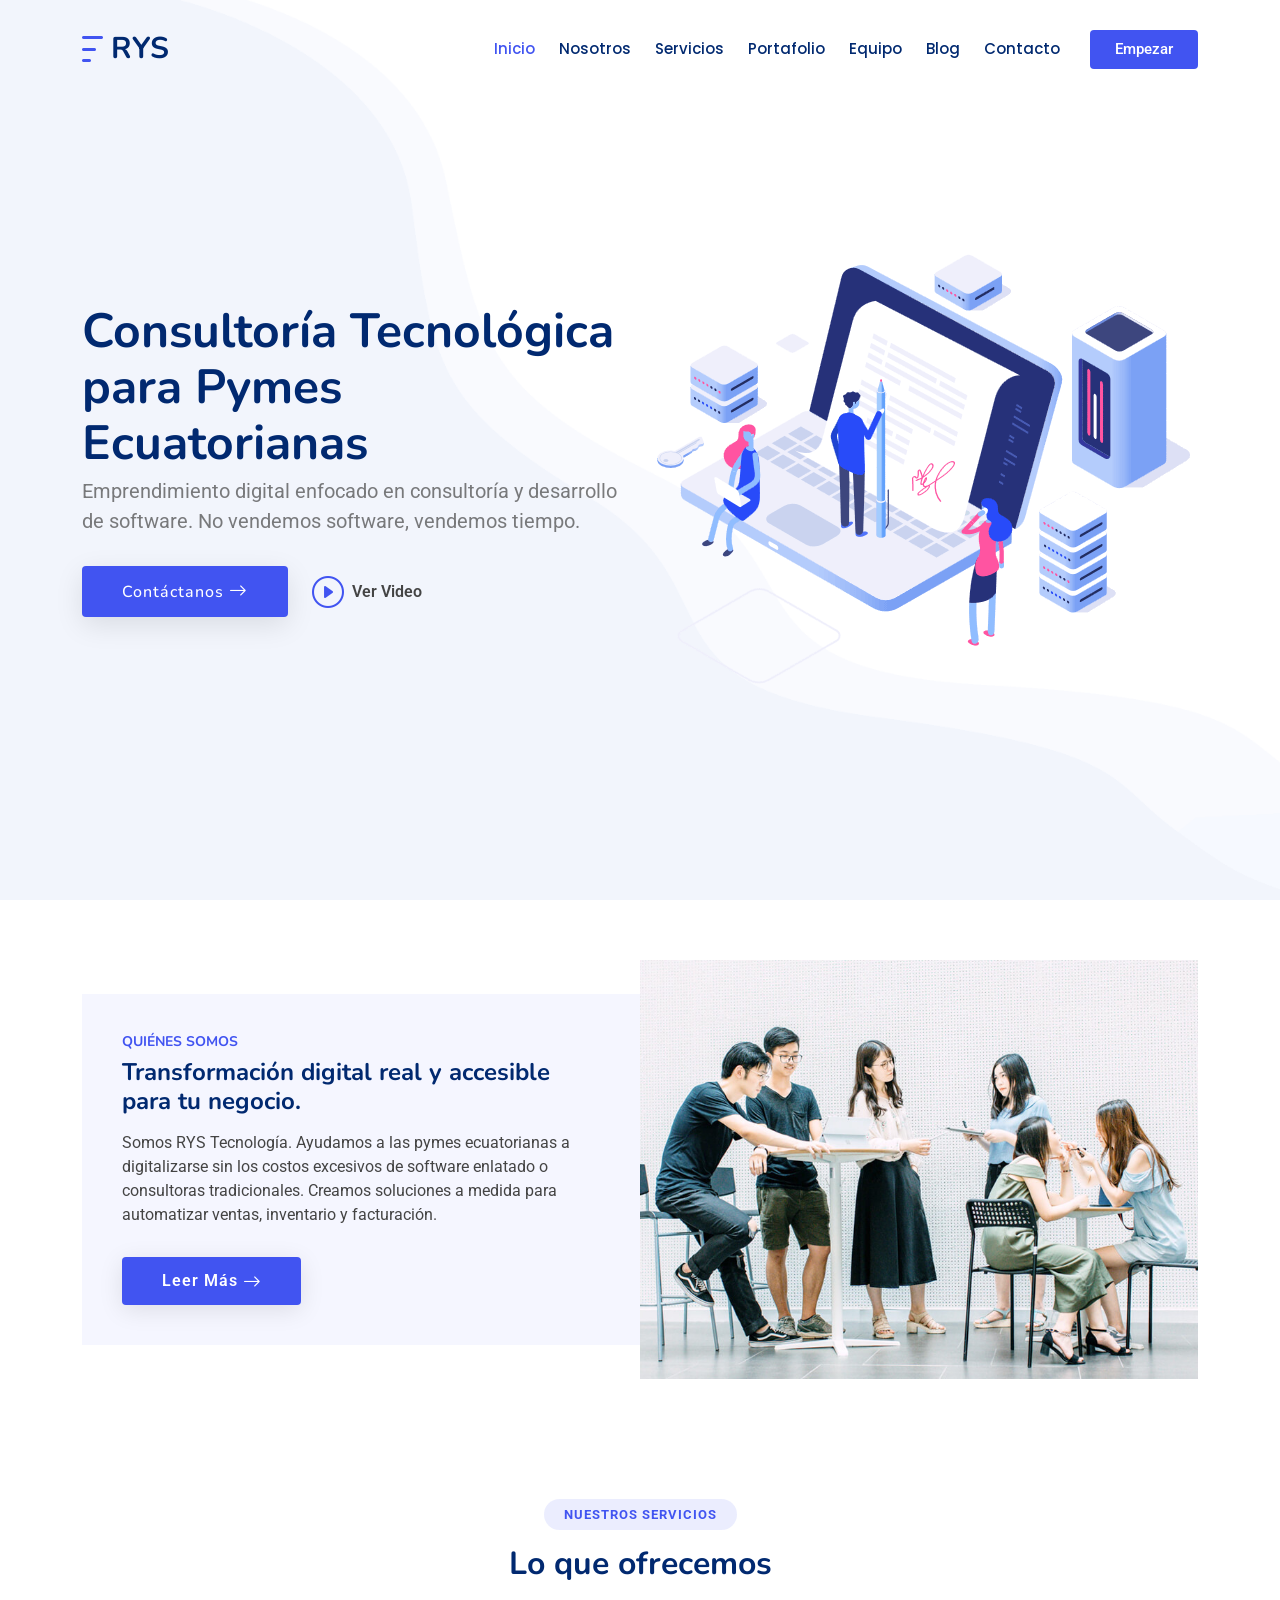
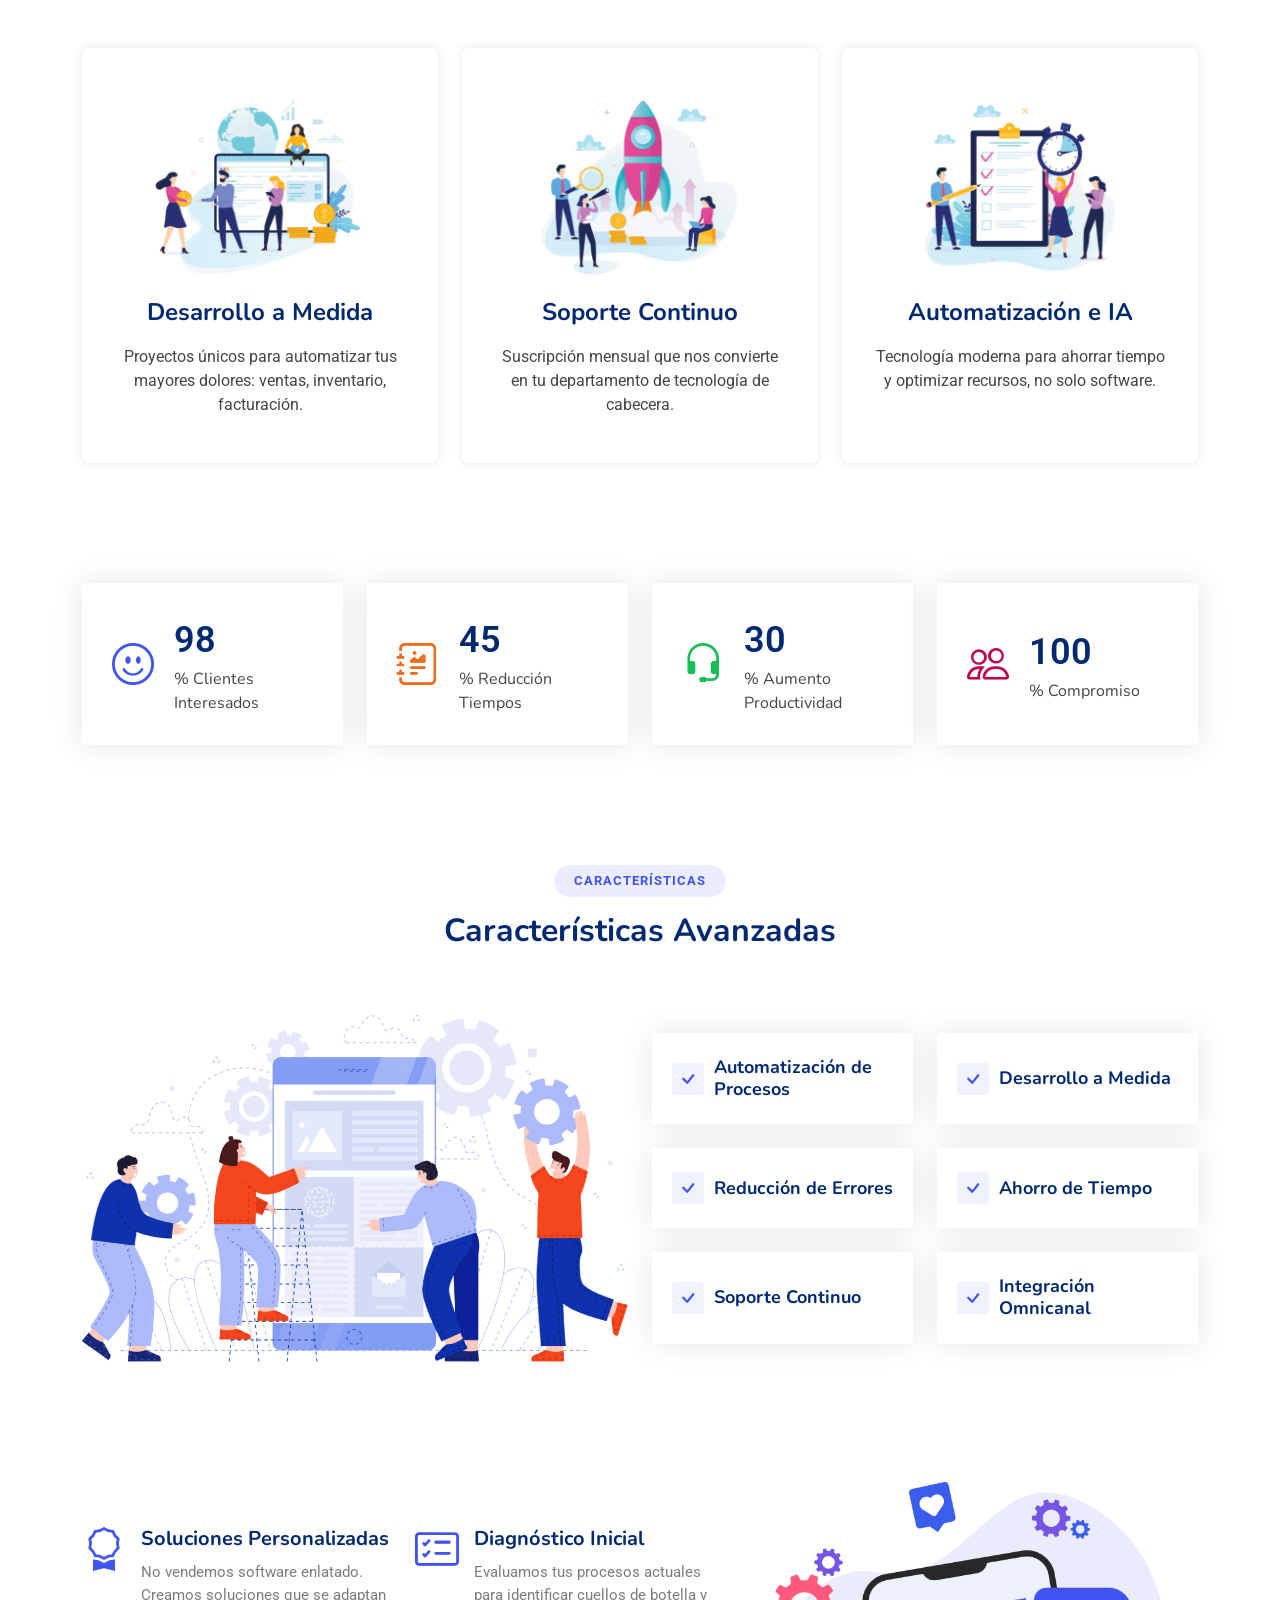
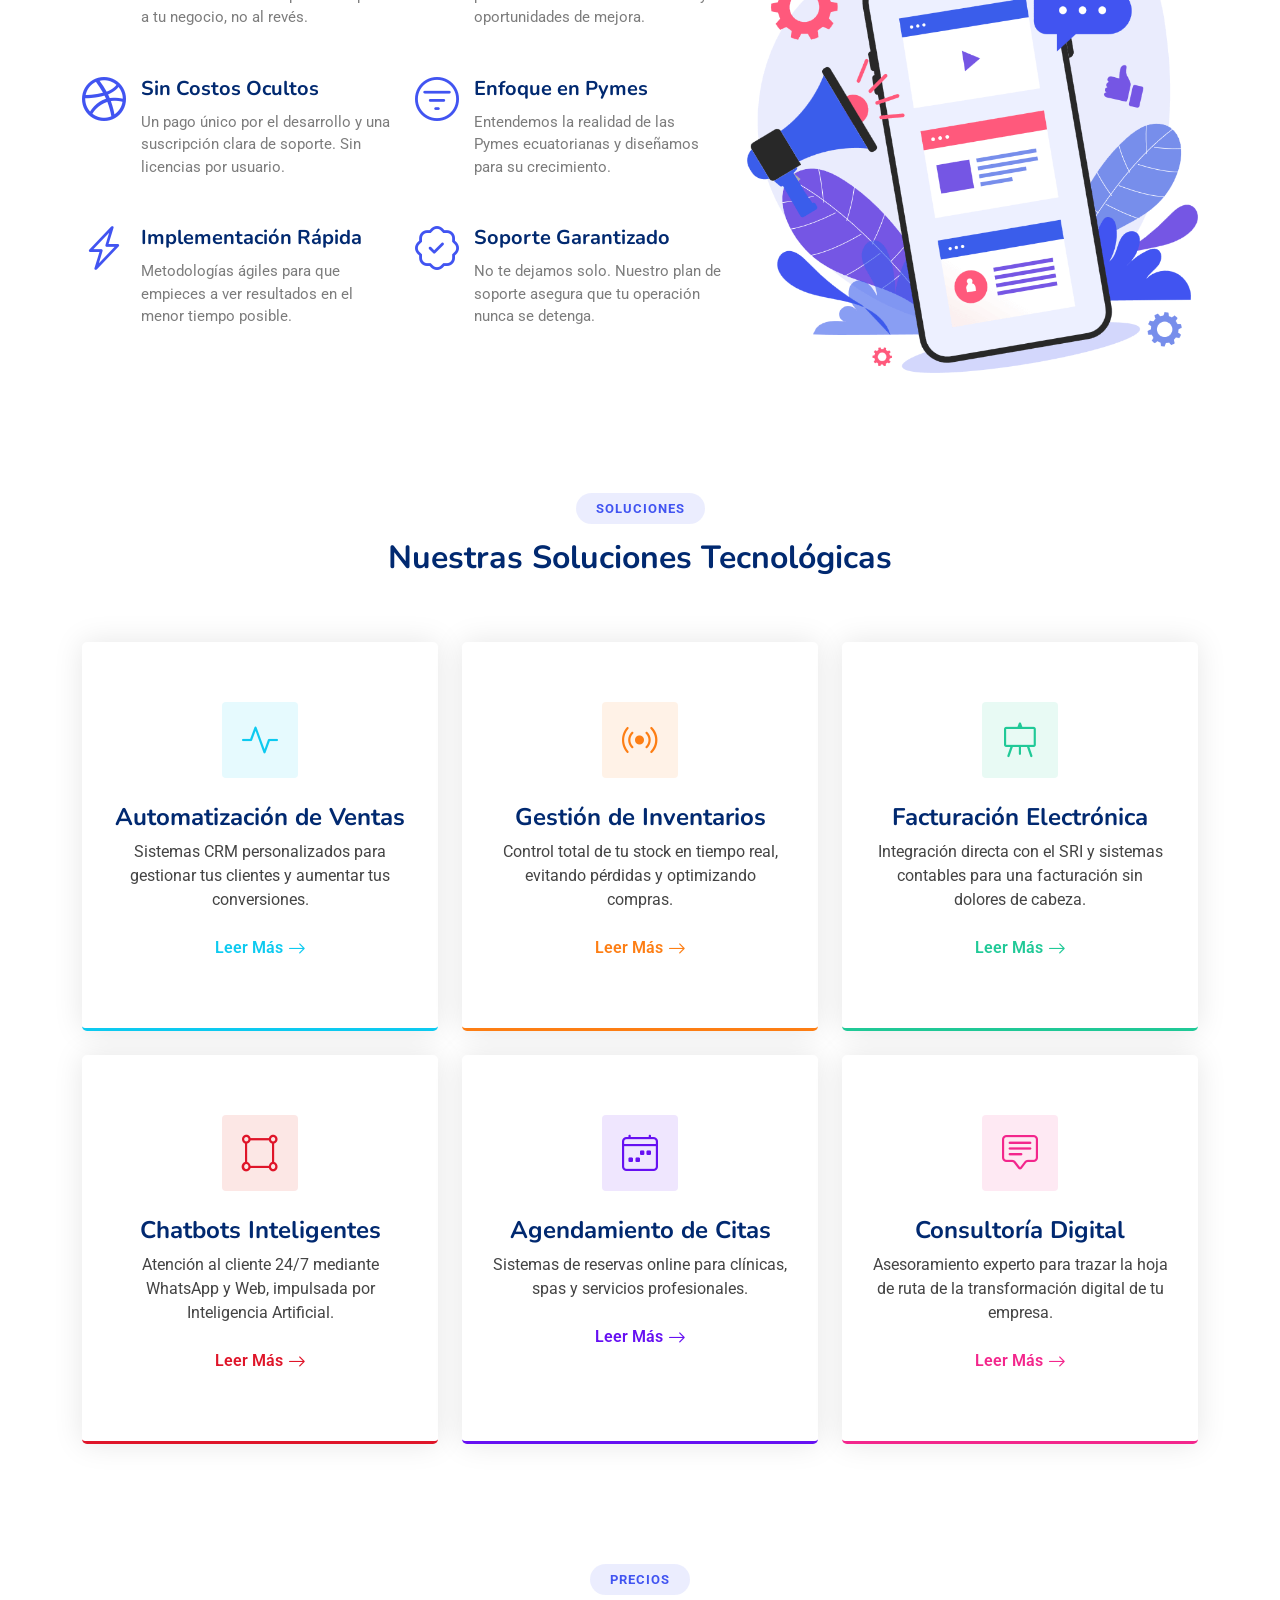
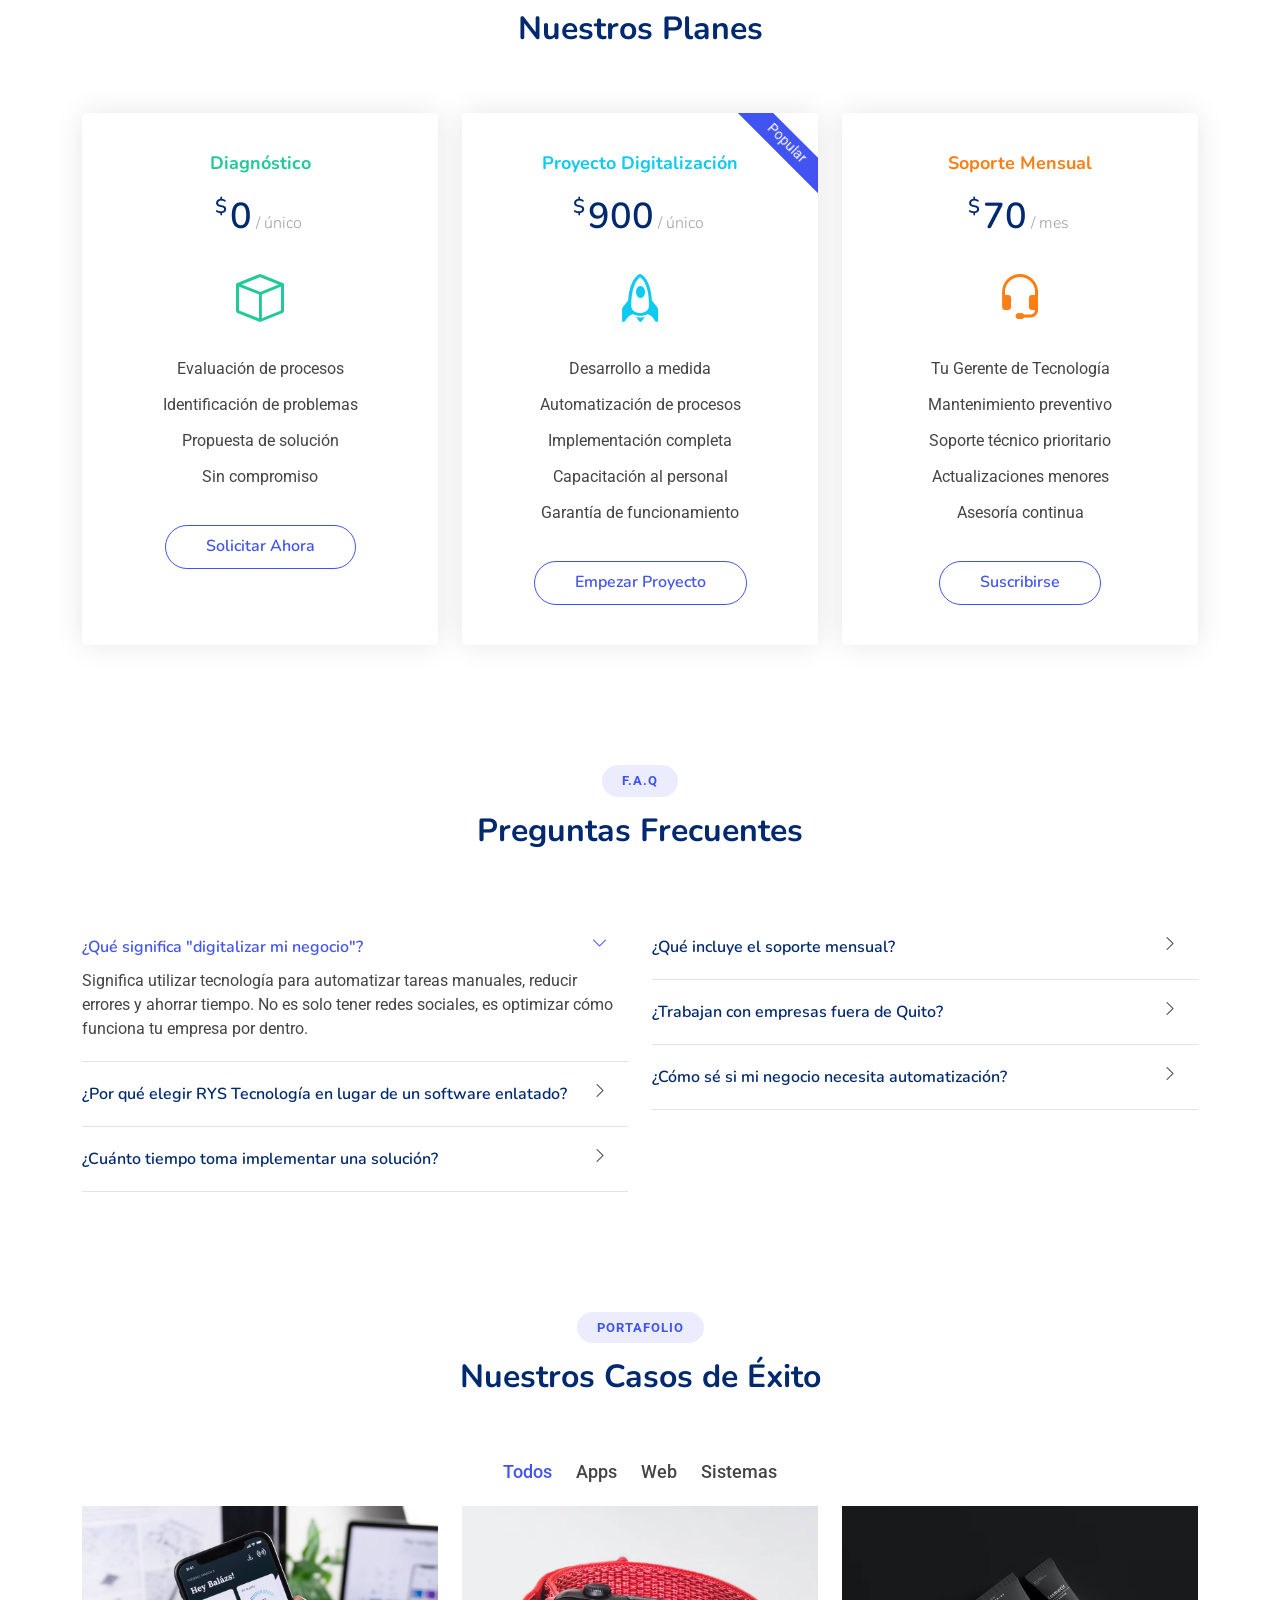
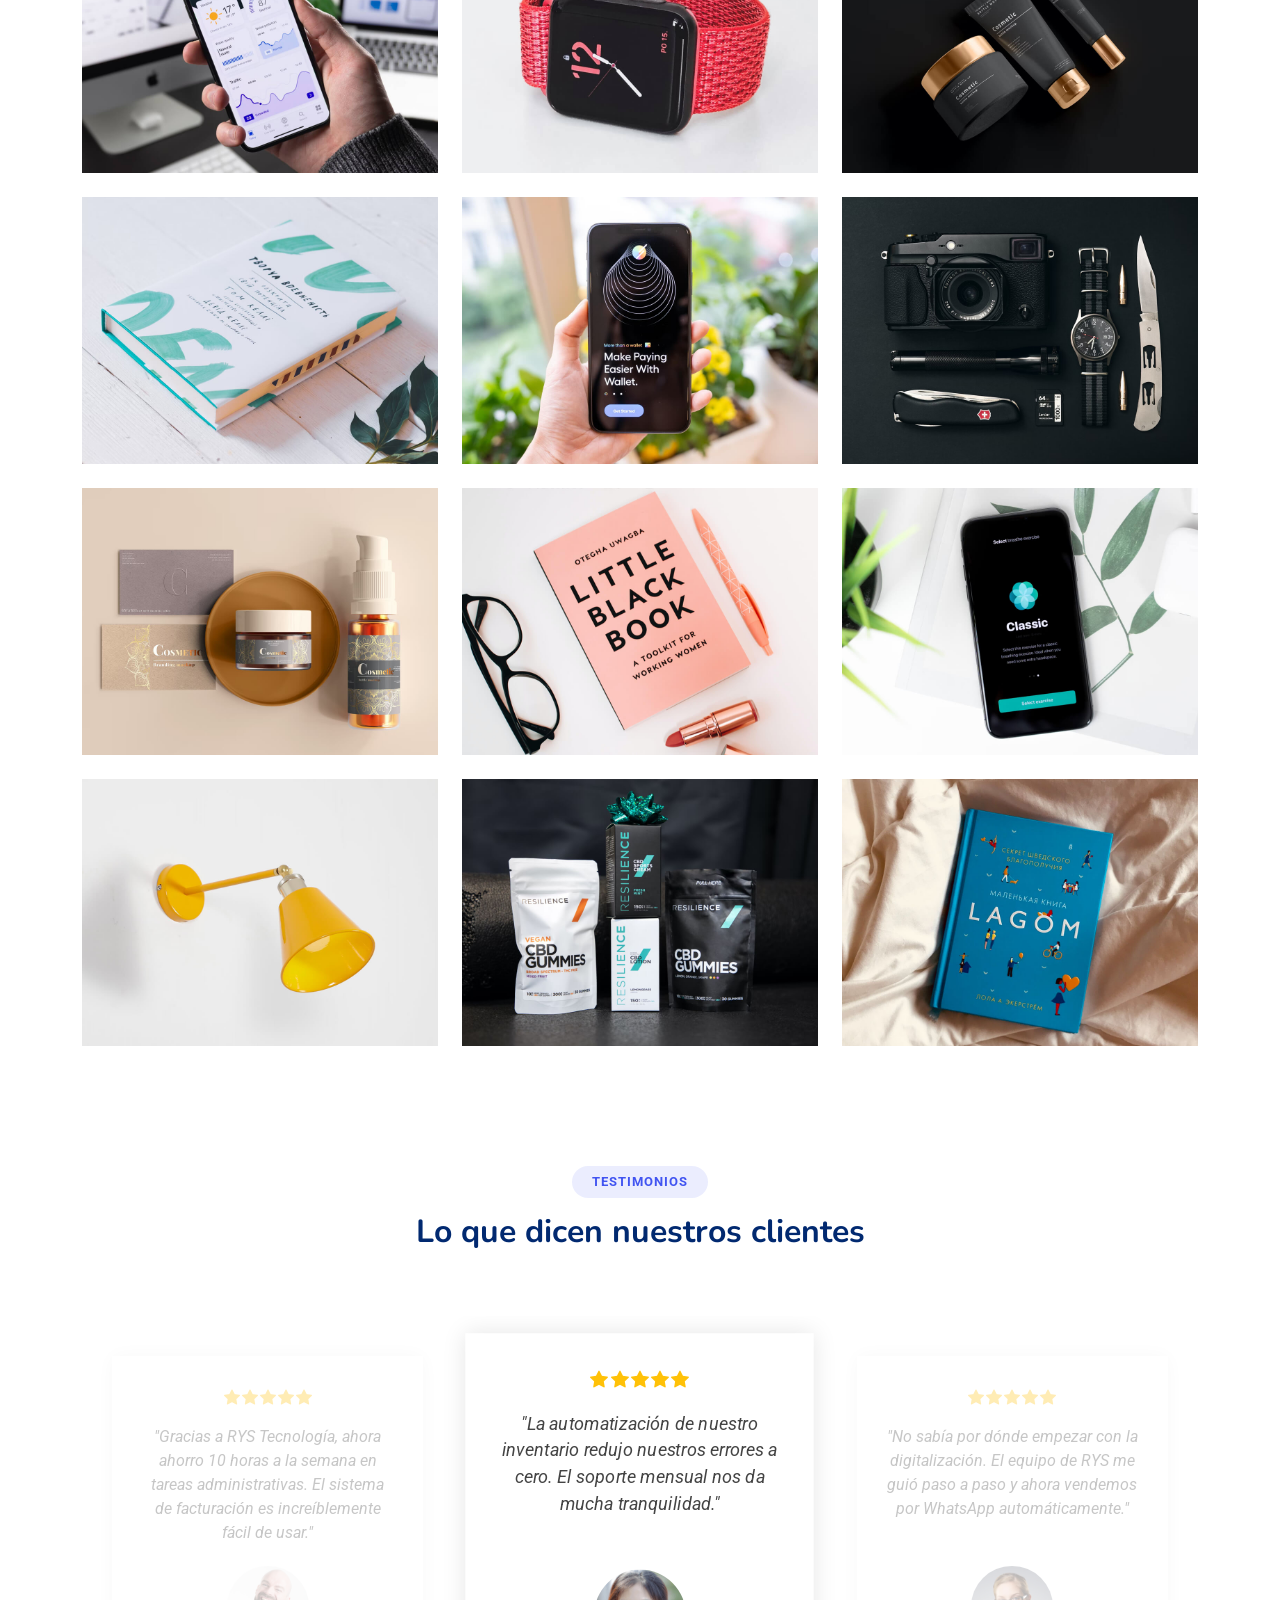
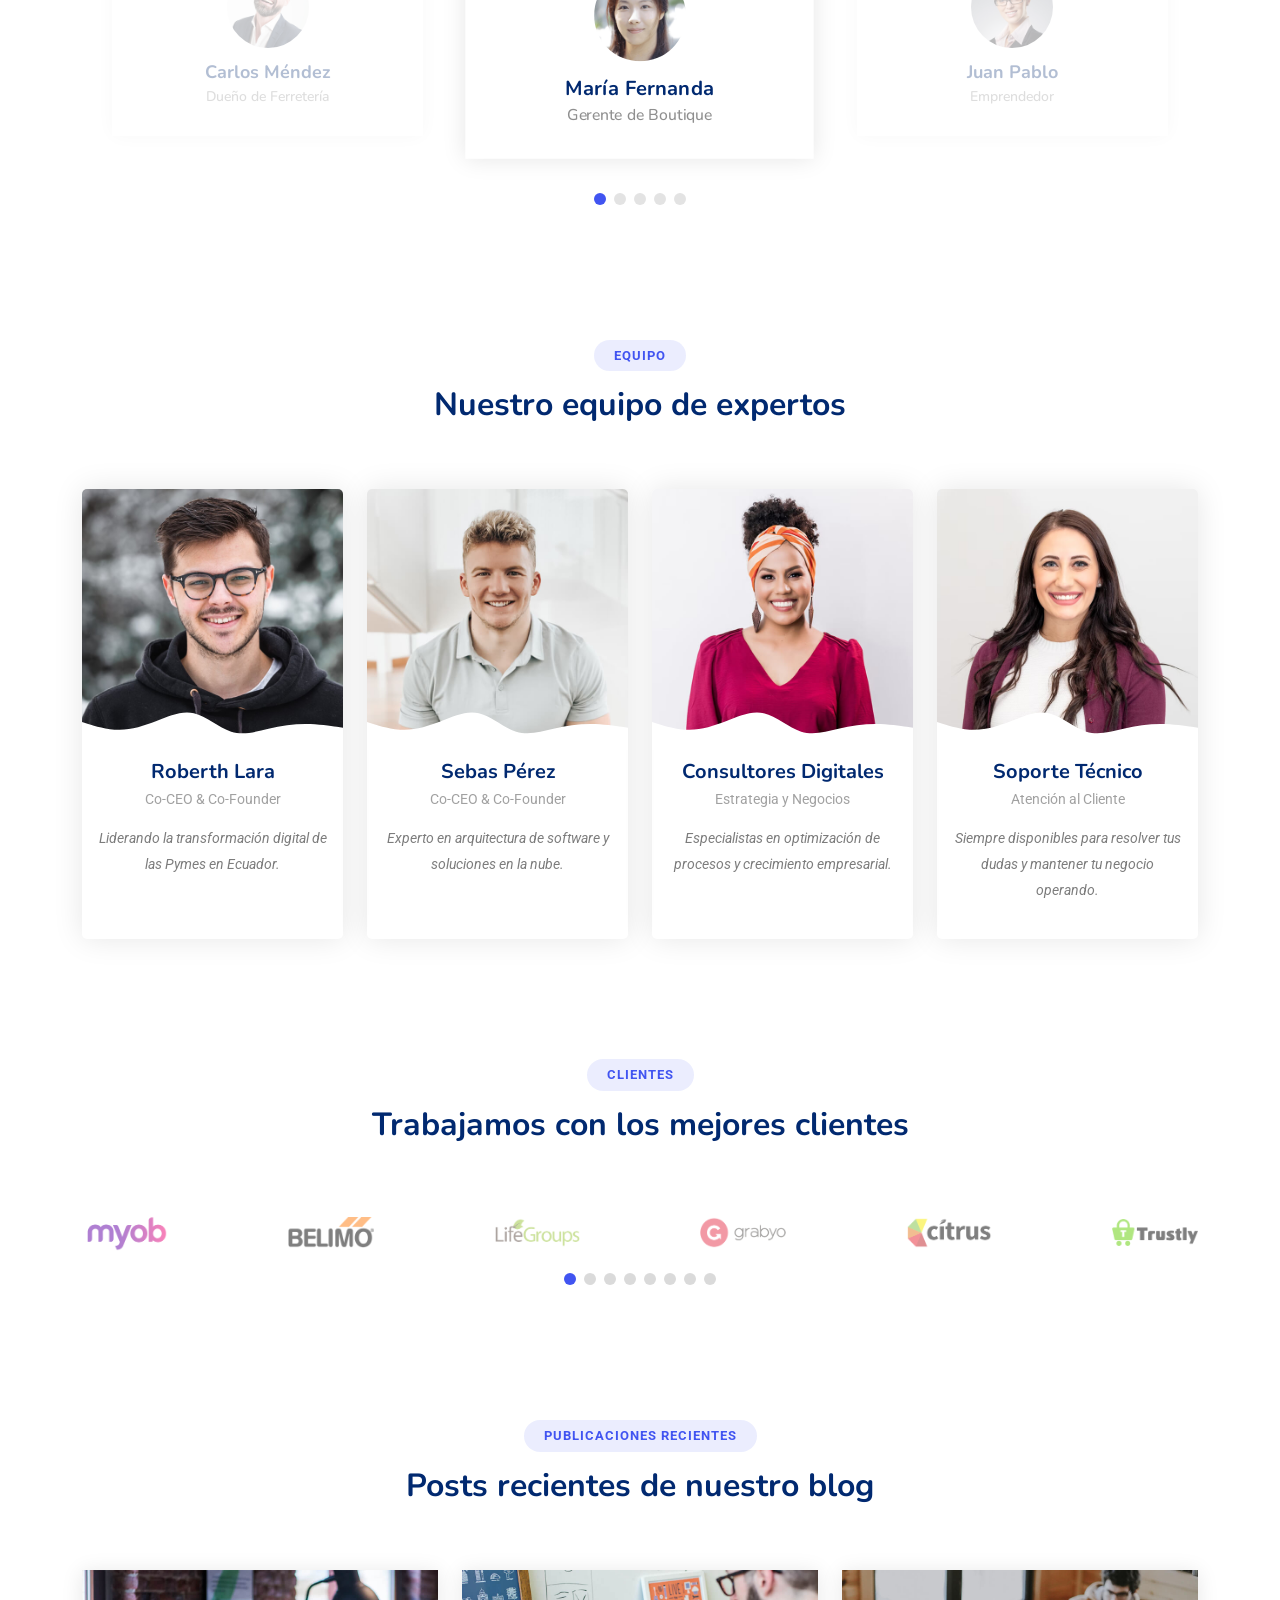
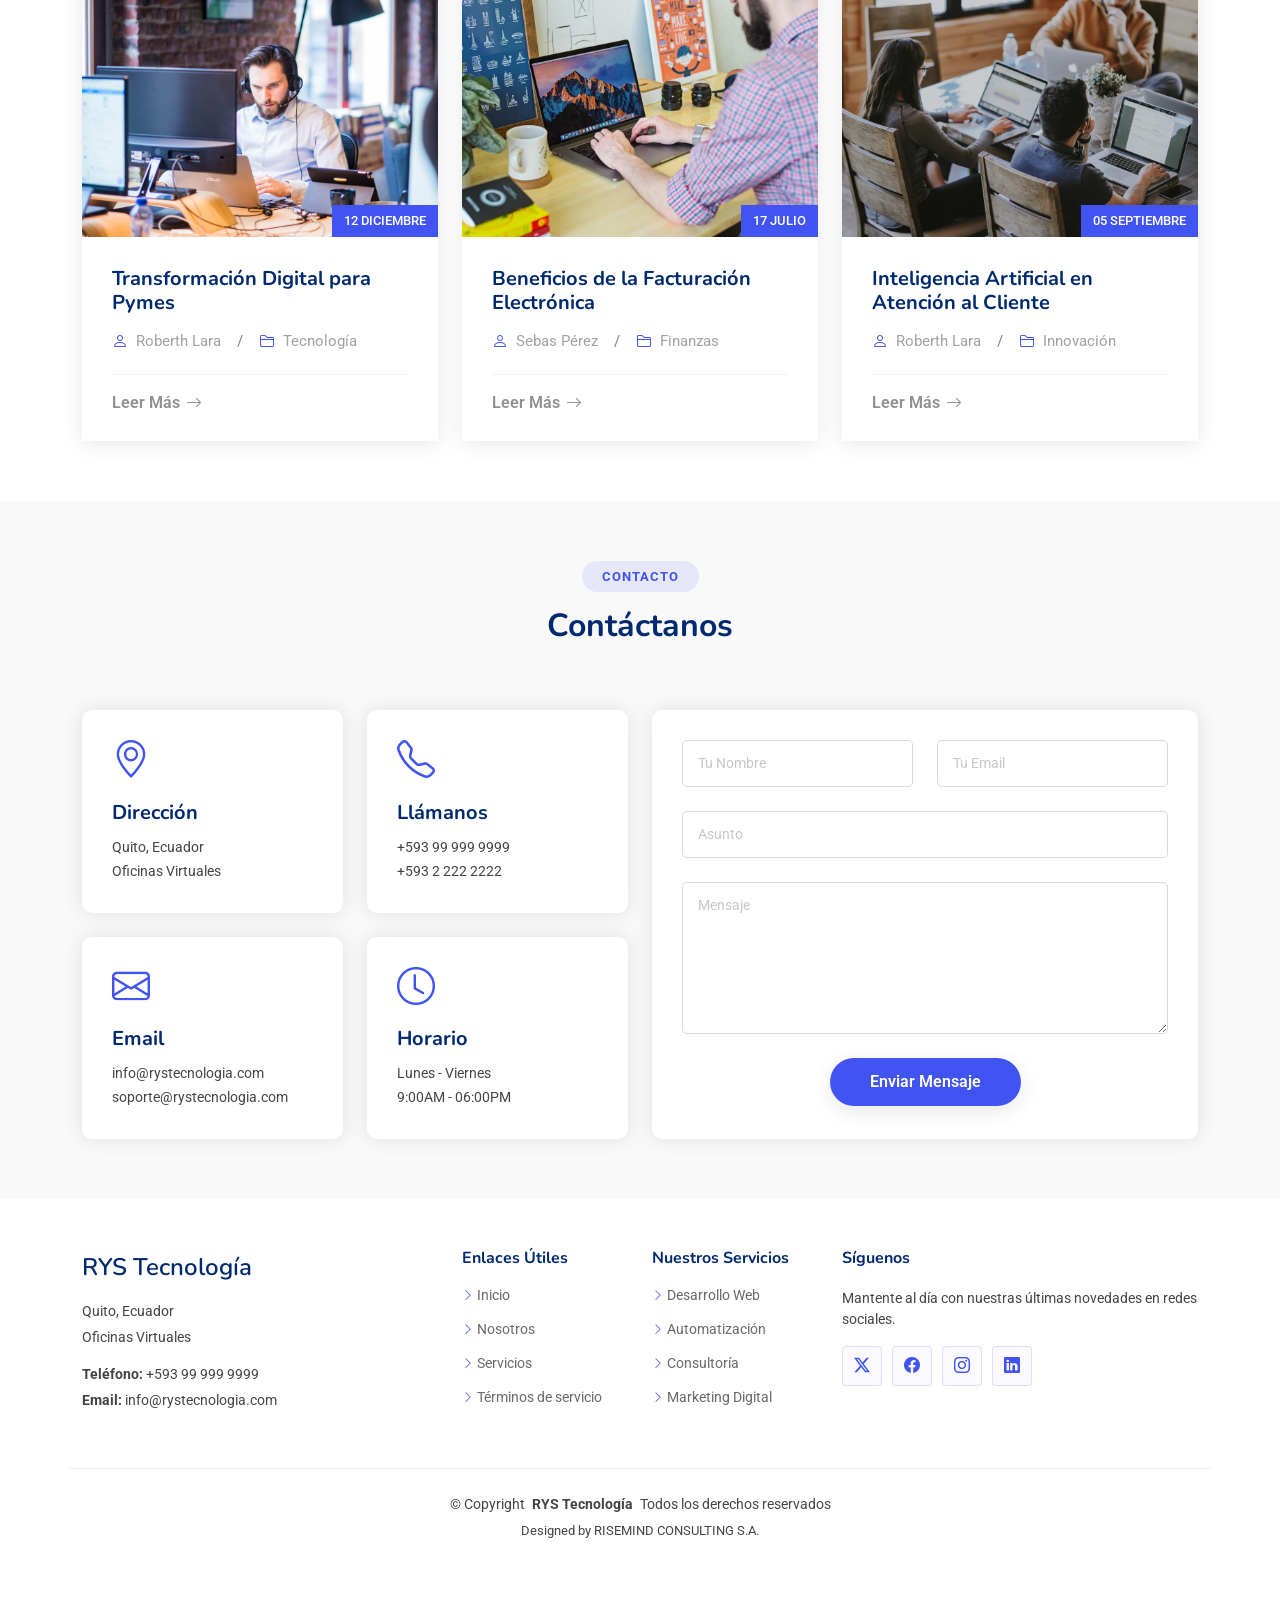
==== commit 552619cb: "solo le puse CEO al Sebas" ====
--- a/index.html
+++ b/index.html
@@ -908,7 +908,7 @@
               </div>
               <div class="member-info">
                 <h4>Roberth Lara</h4>
-                <span>CEO & Fundador</span>
+                <span>Co-CEO & Co-Founder</span>
                 <p>Liderando la transformación digital de las Pymes en Ecuador.</p>
               </div>
             </div>
@@ -927,7 +927,7 @@
               </div>
               <div class="member-info">
                 <h4>Sebas Pérez</h4>
-                <span>Director de Tecnología</span>
+                <span> Co-CEO & Co-Founder</span>
                 <p>Experto en arquitectura de software y soluciones en la nube.</p>
               </div>
             </div>
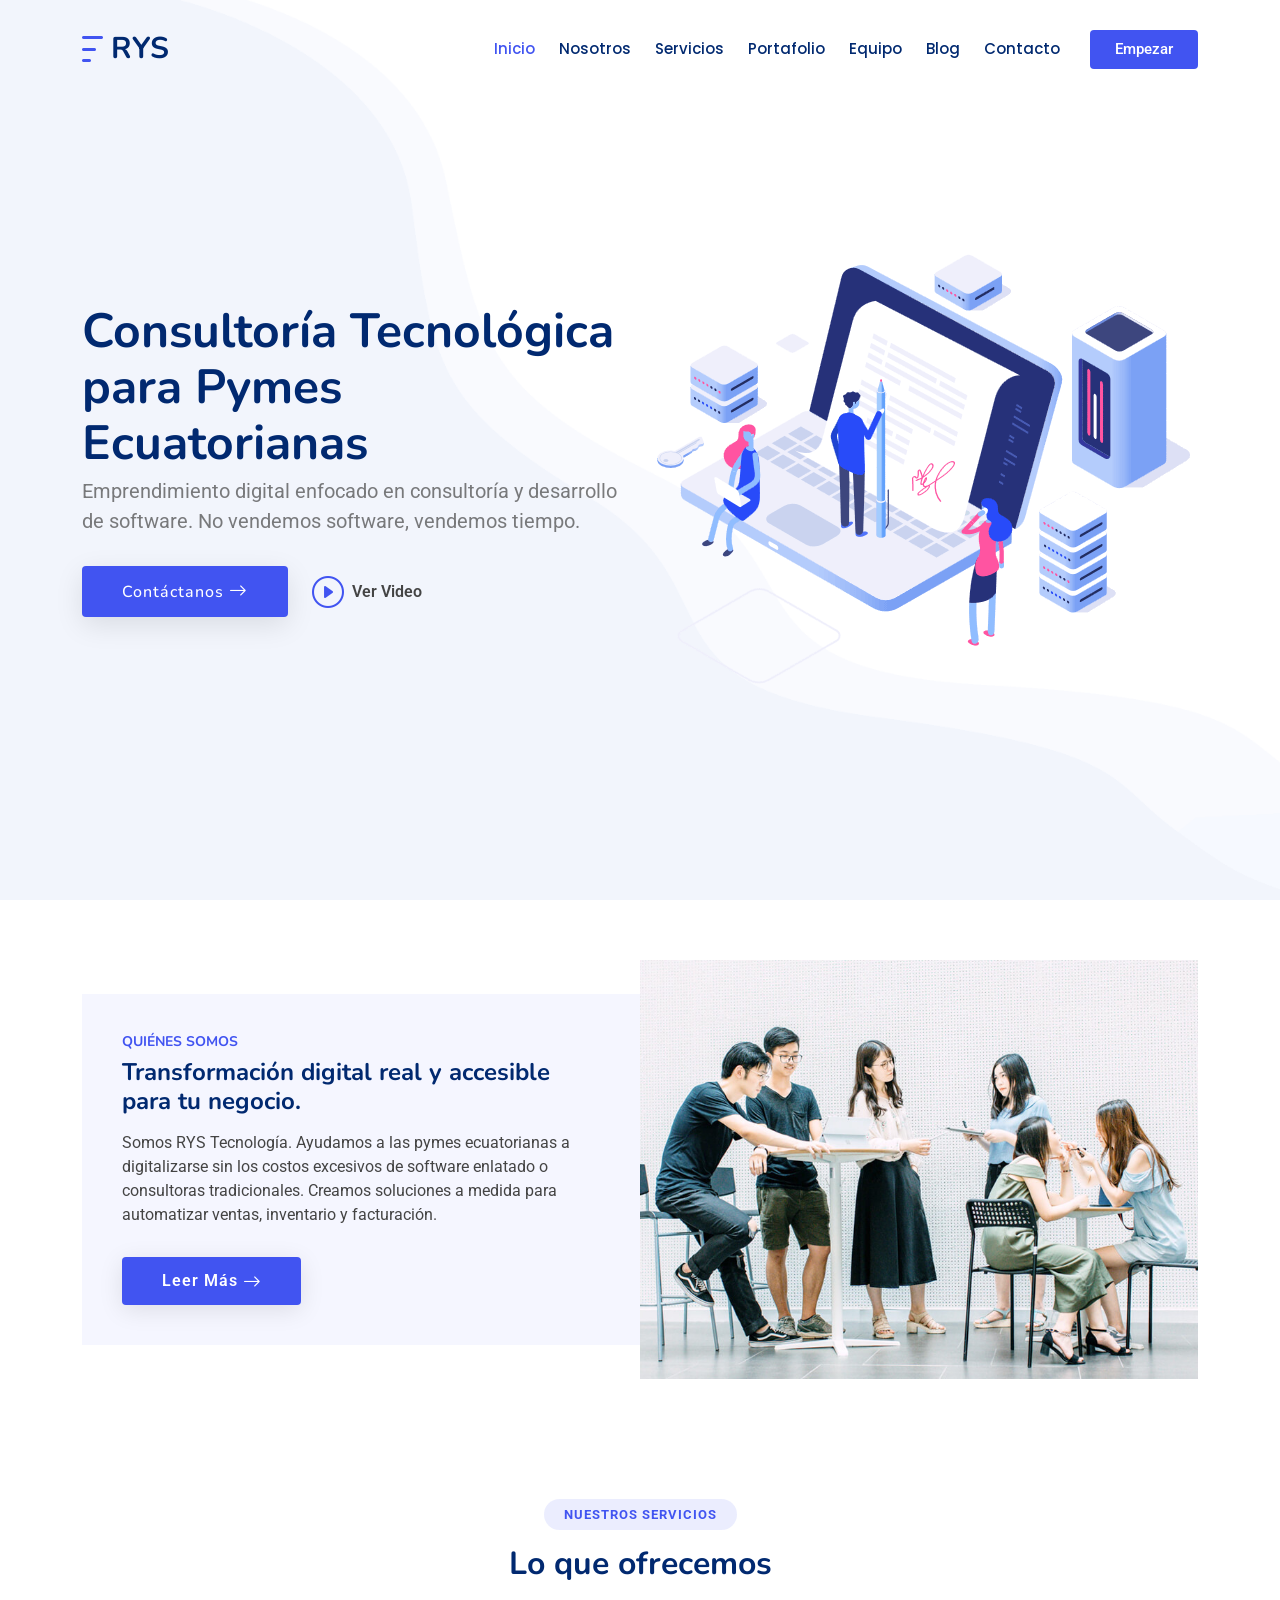
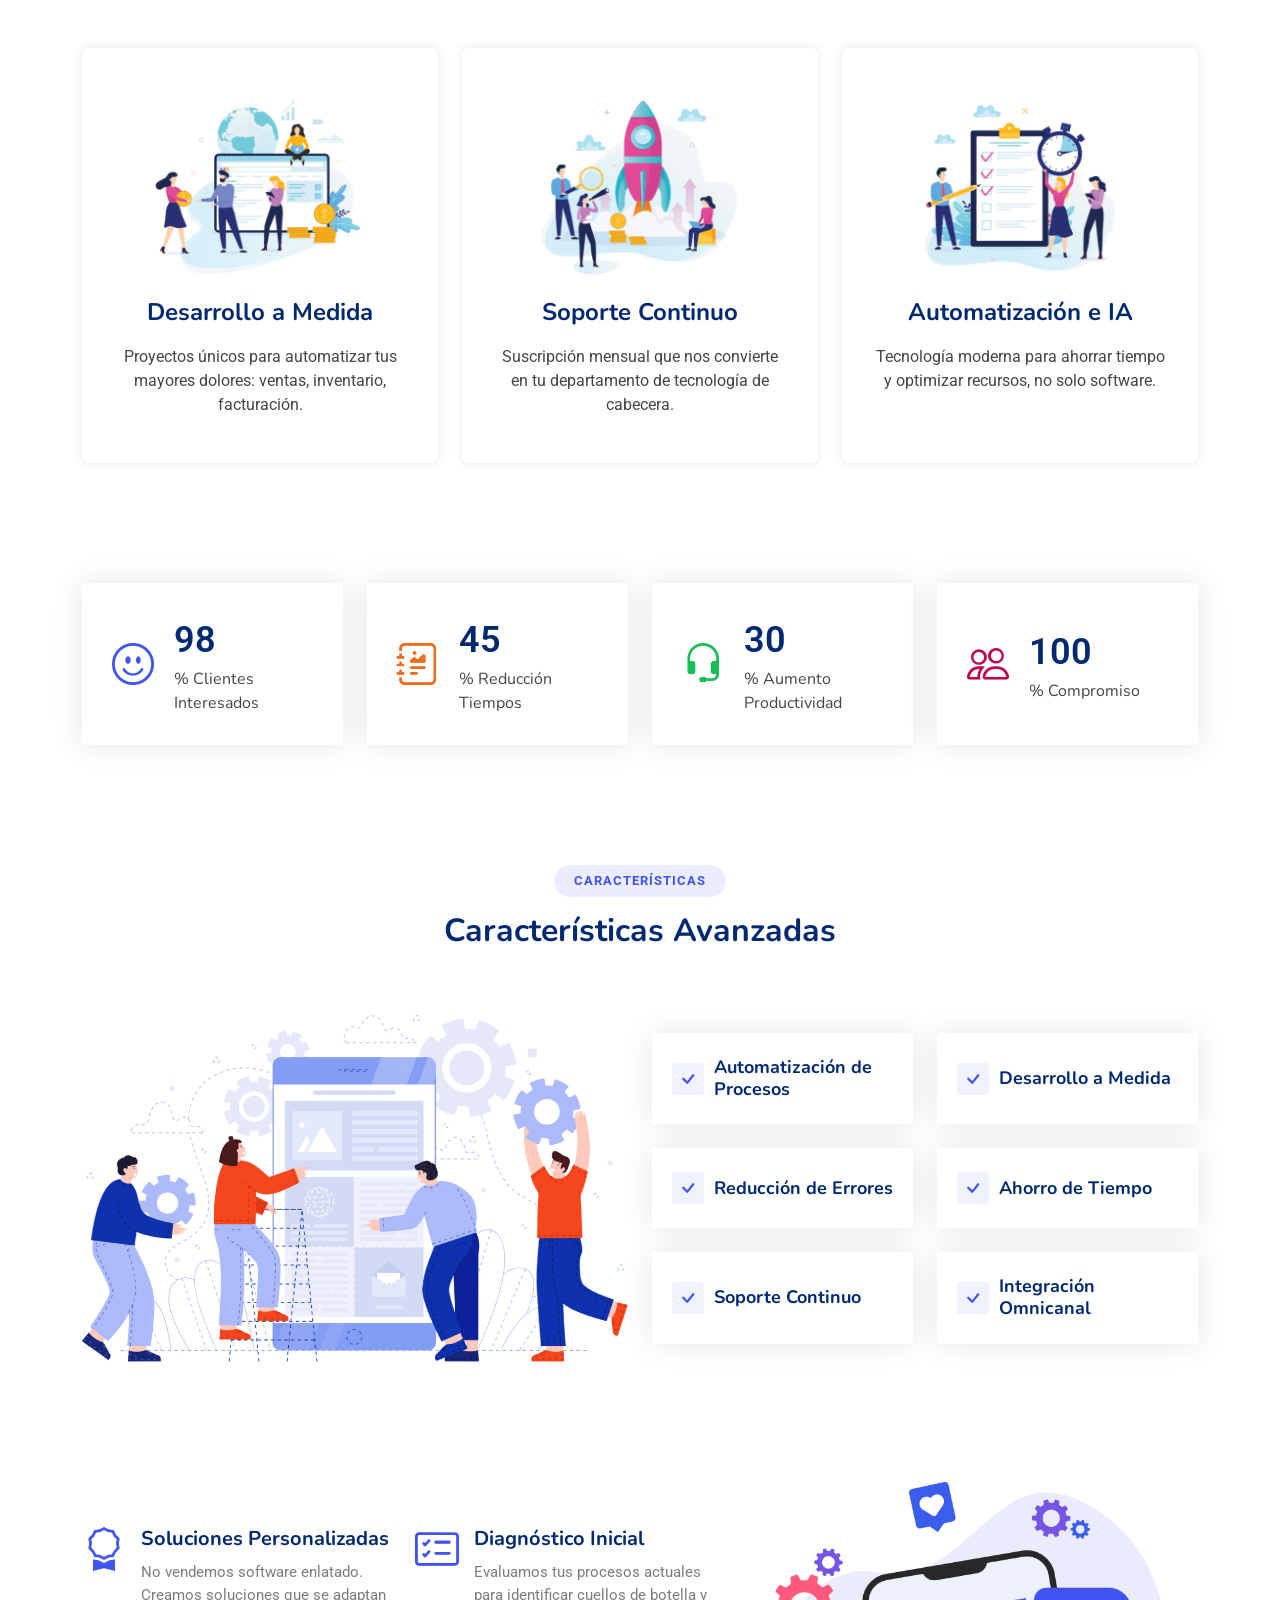
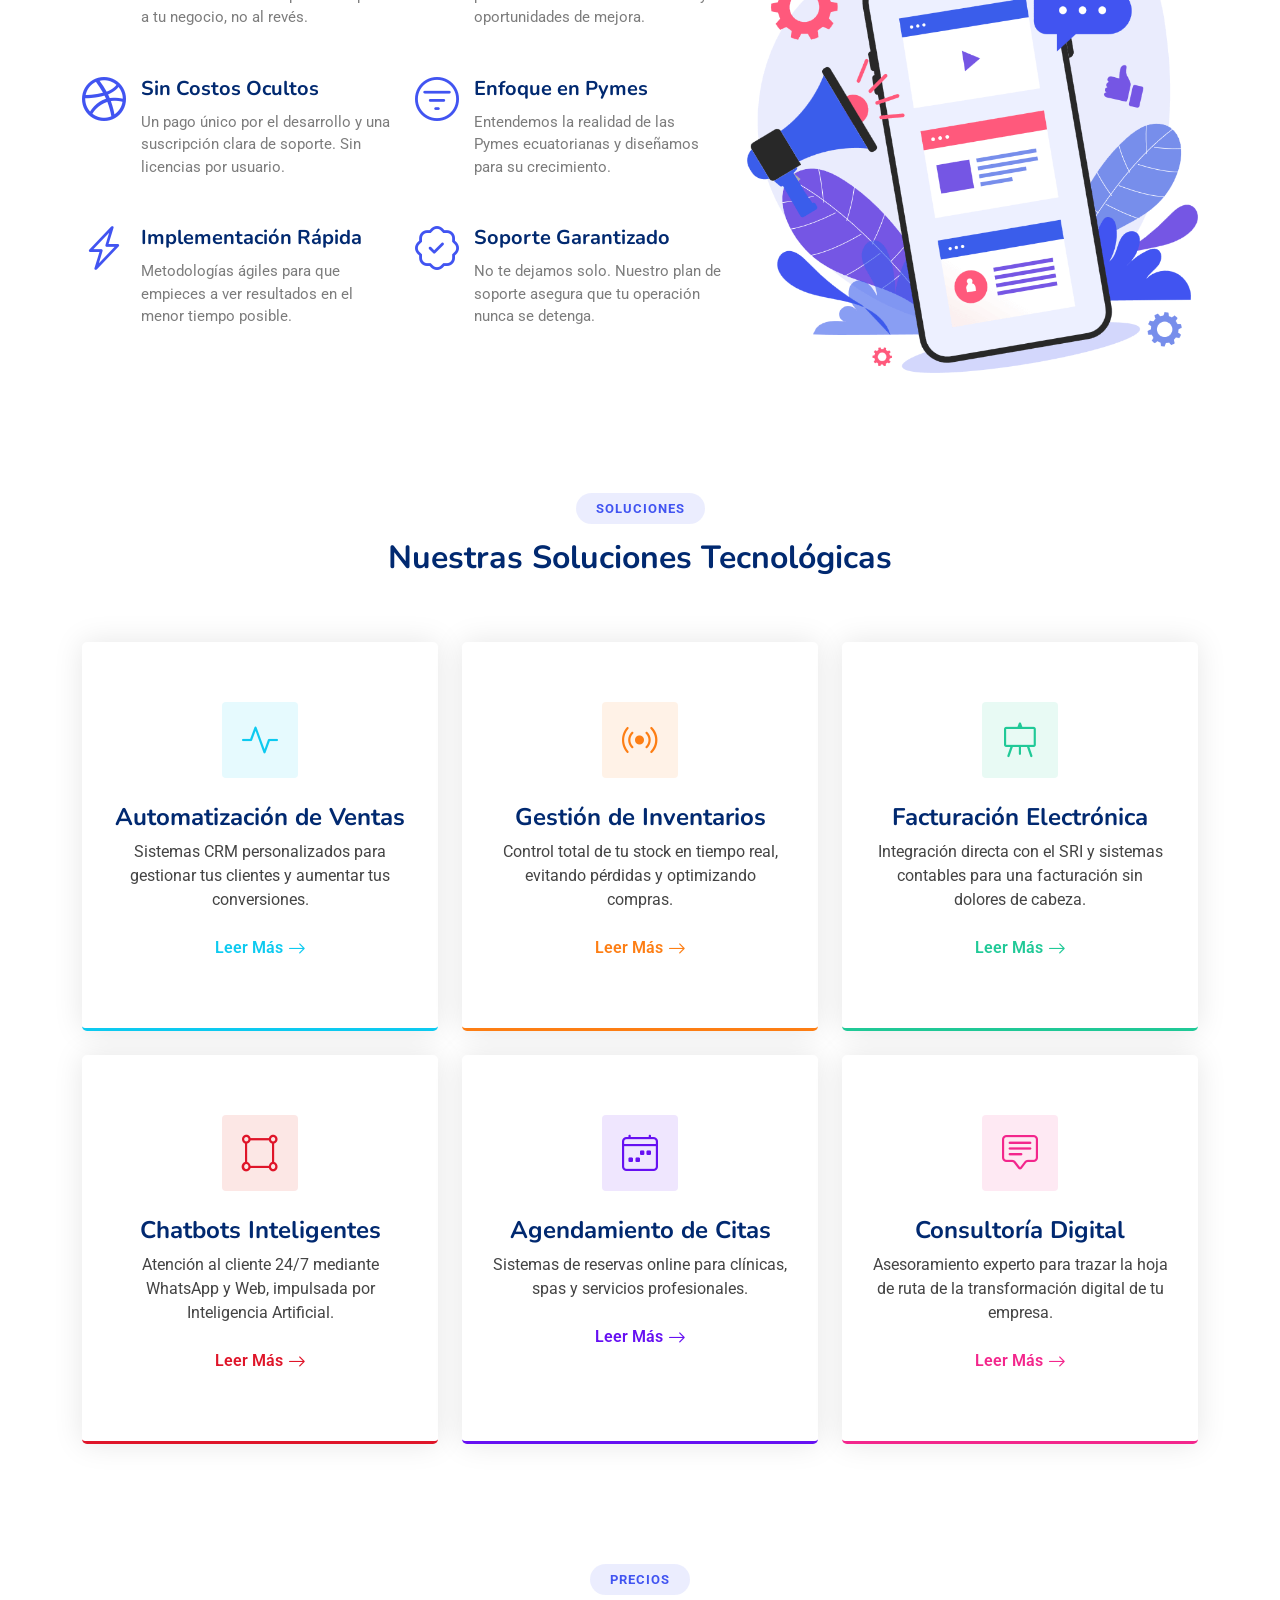
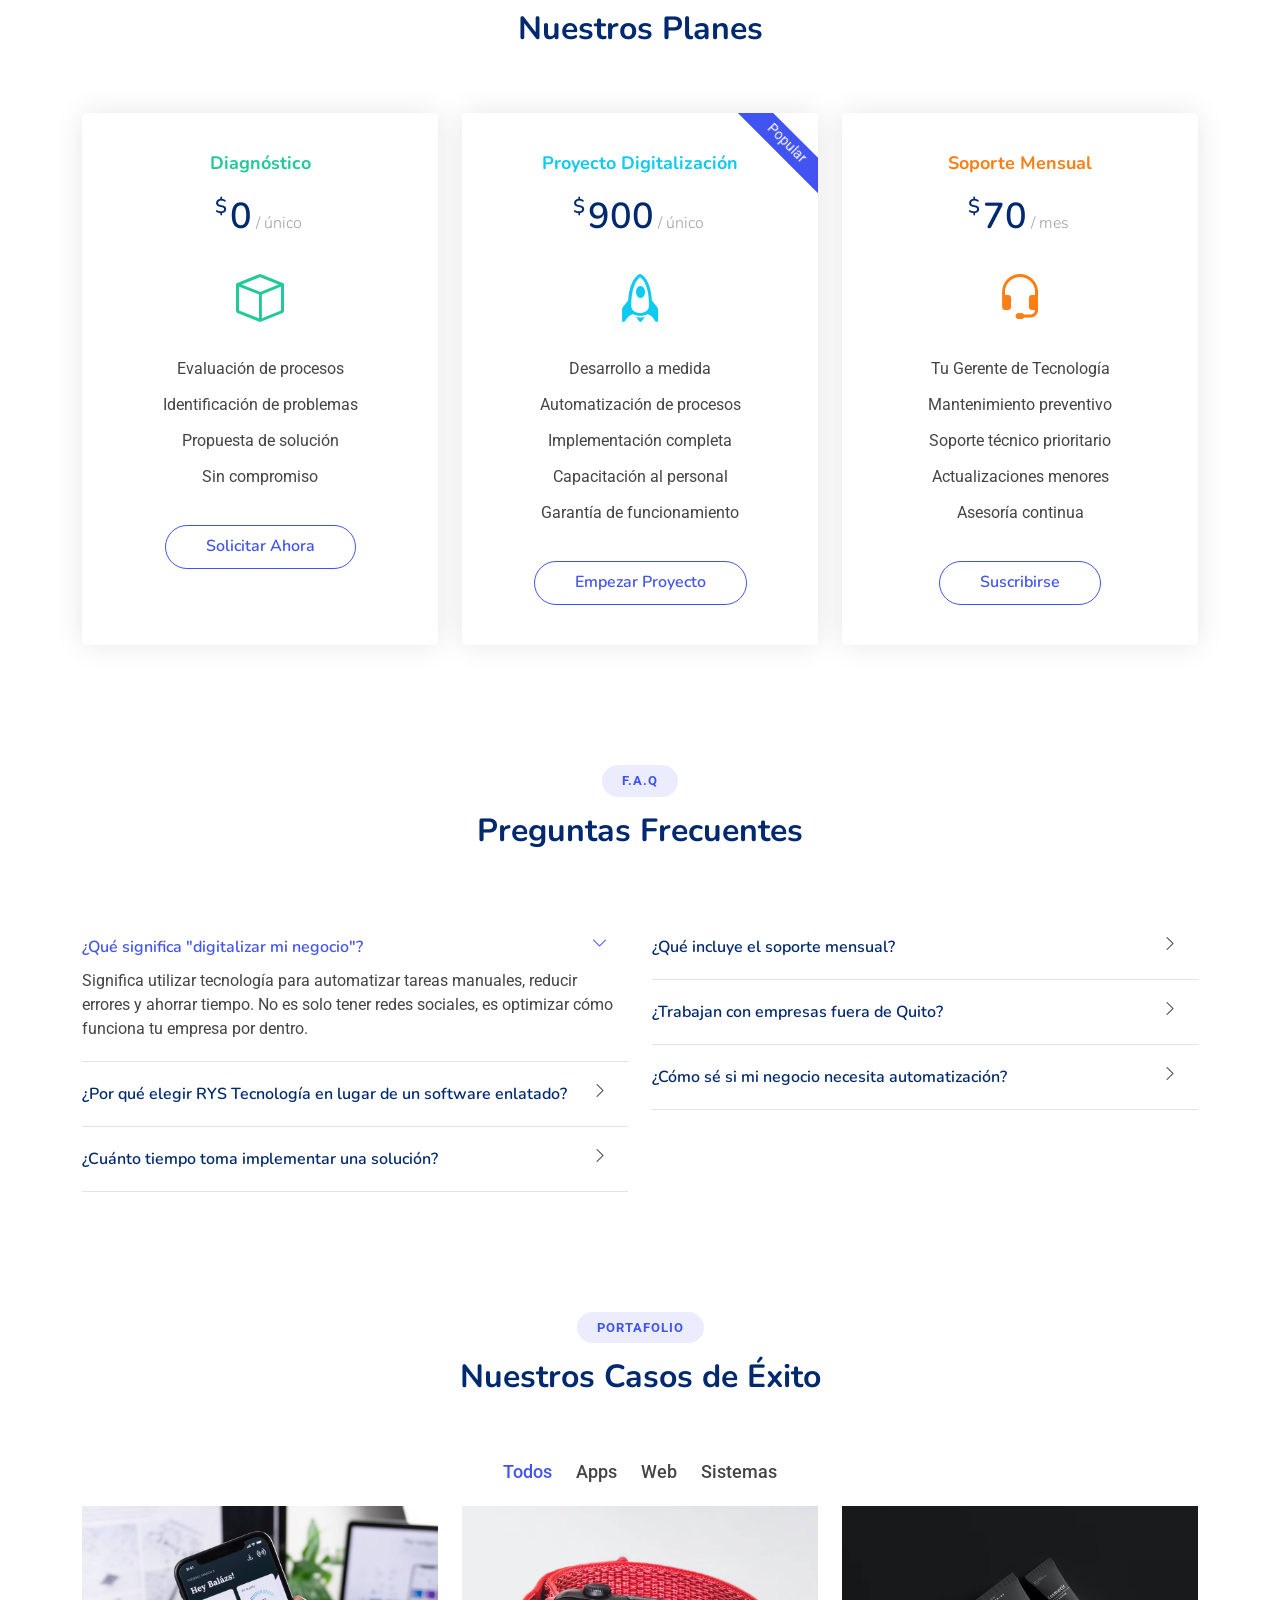
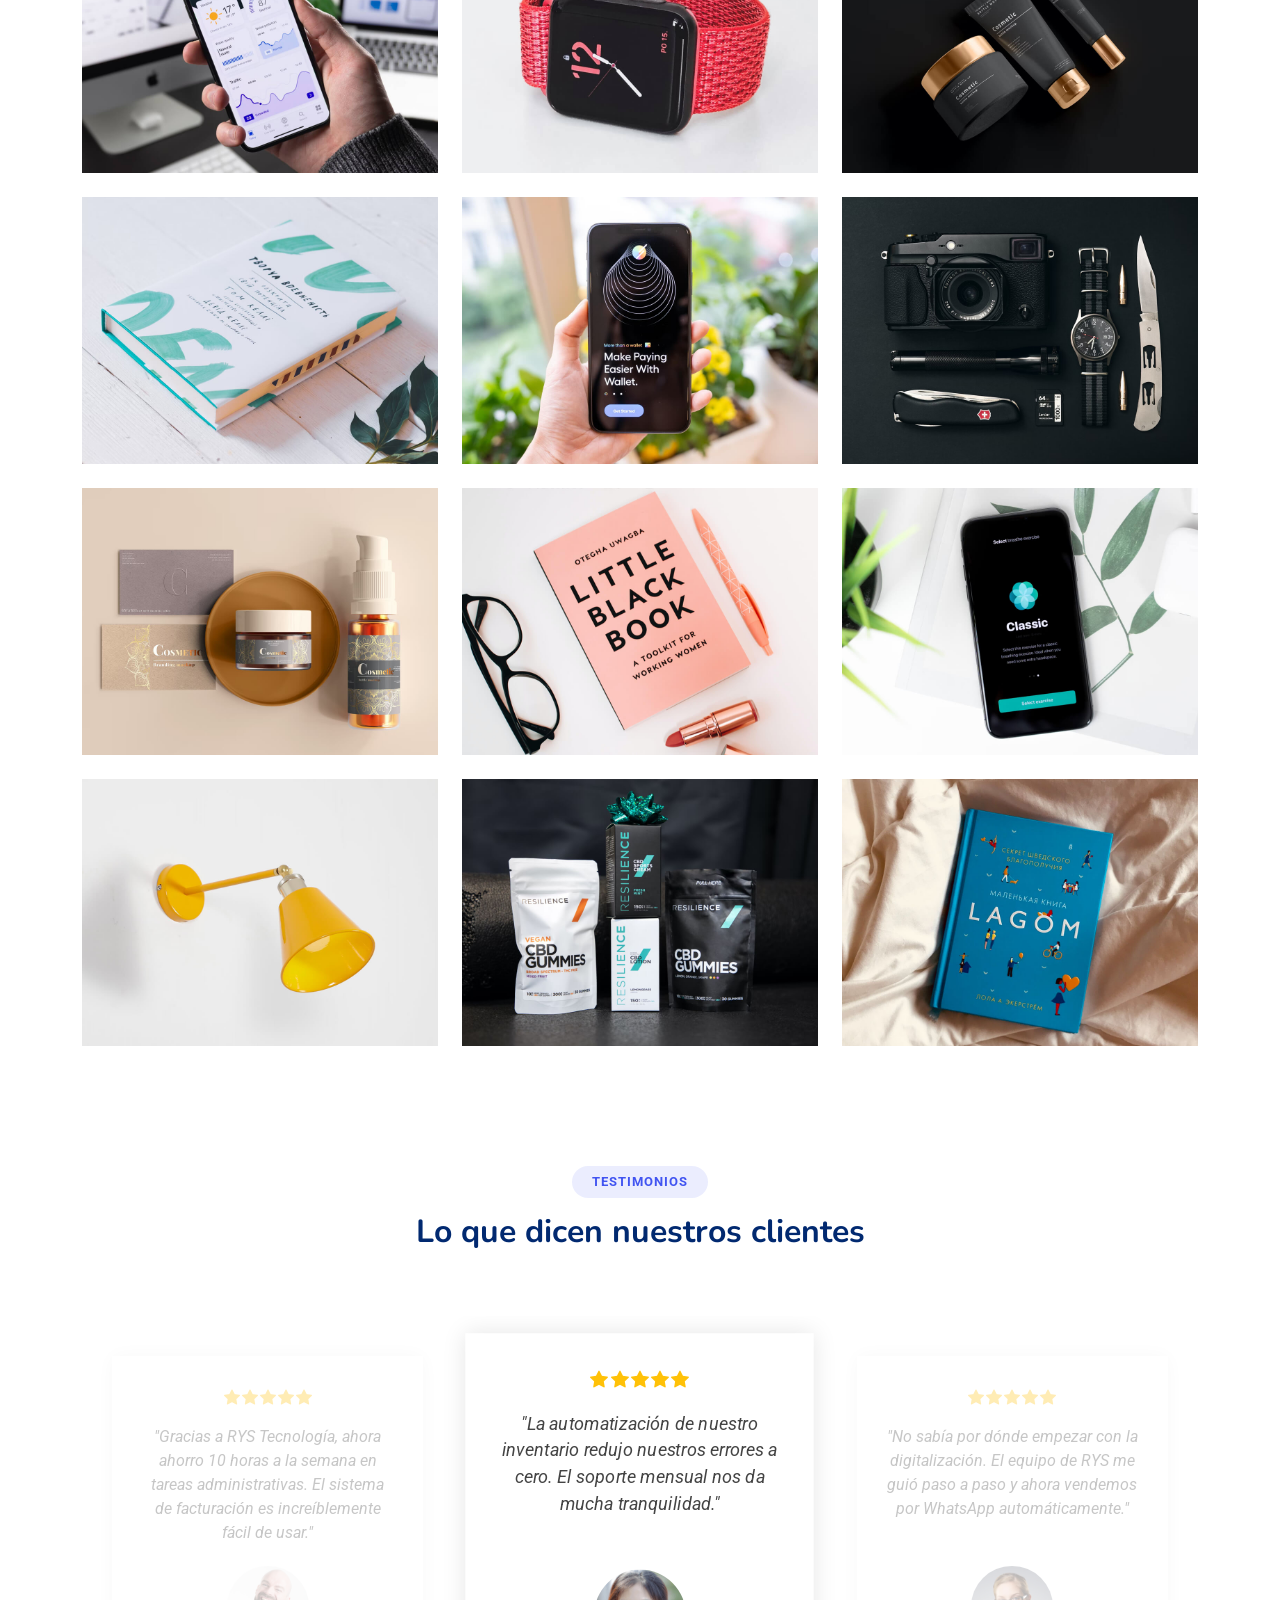
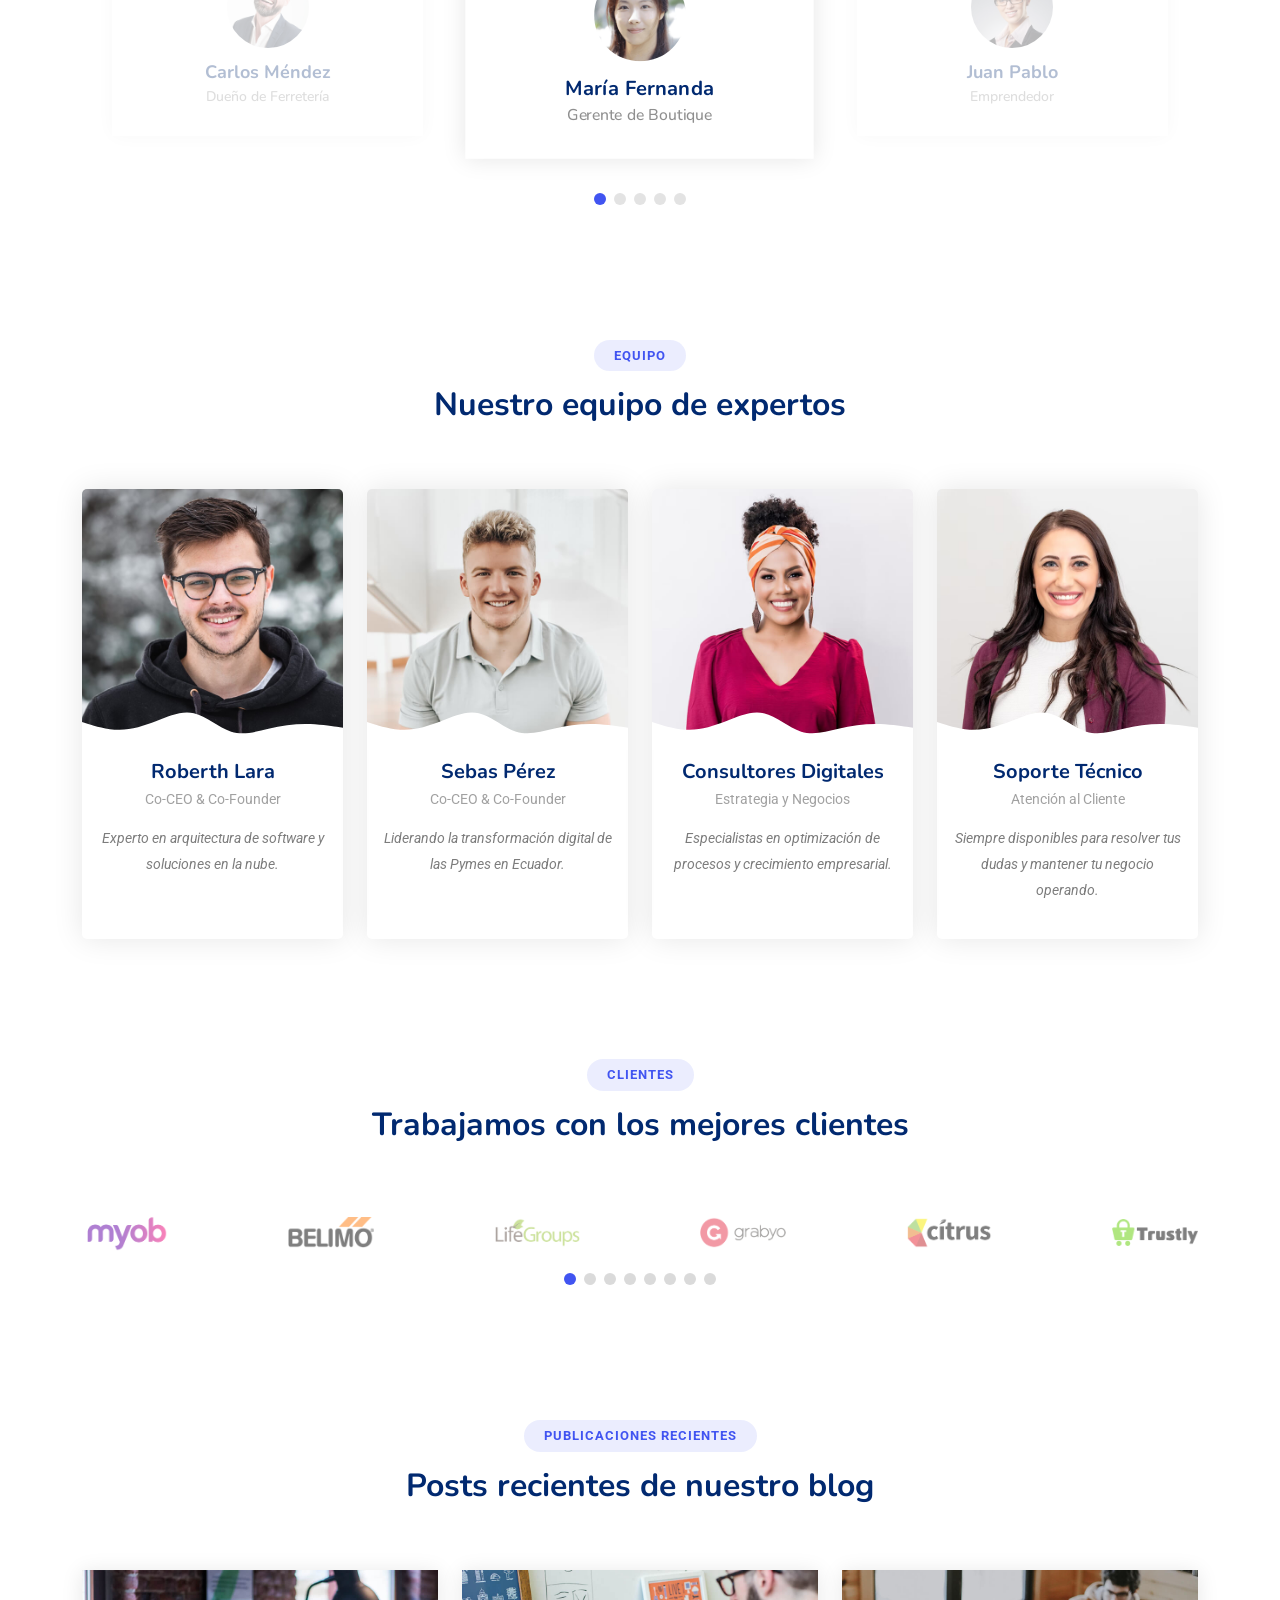
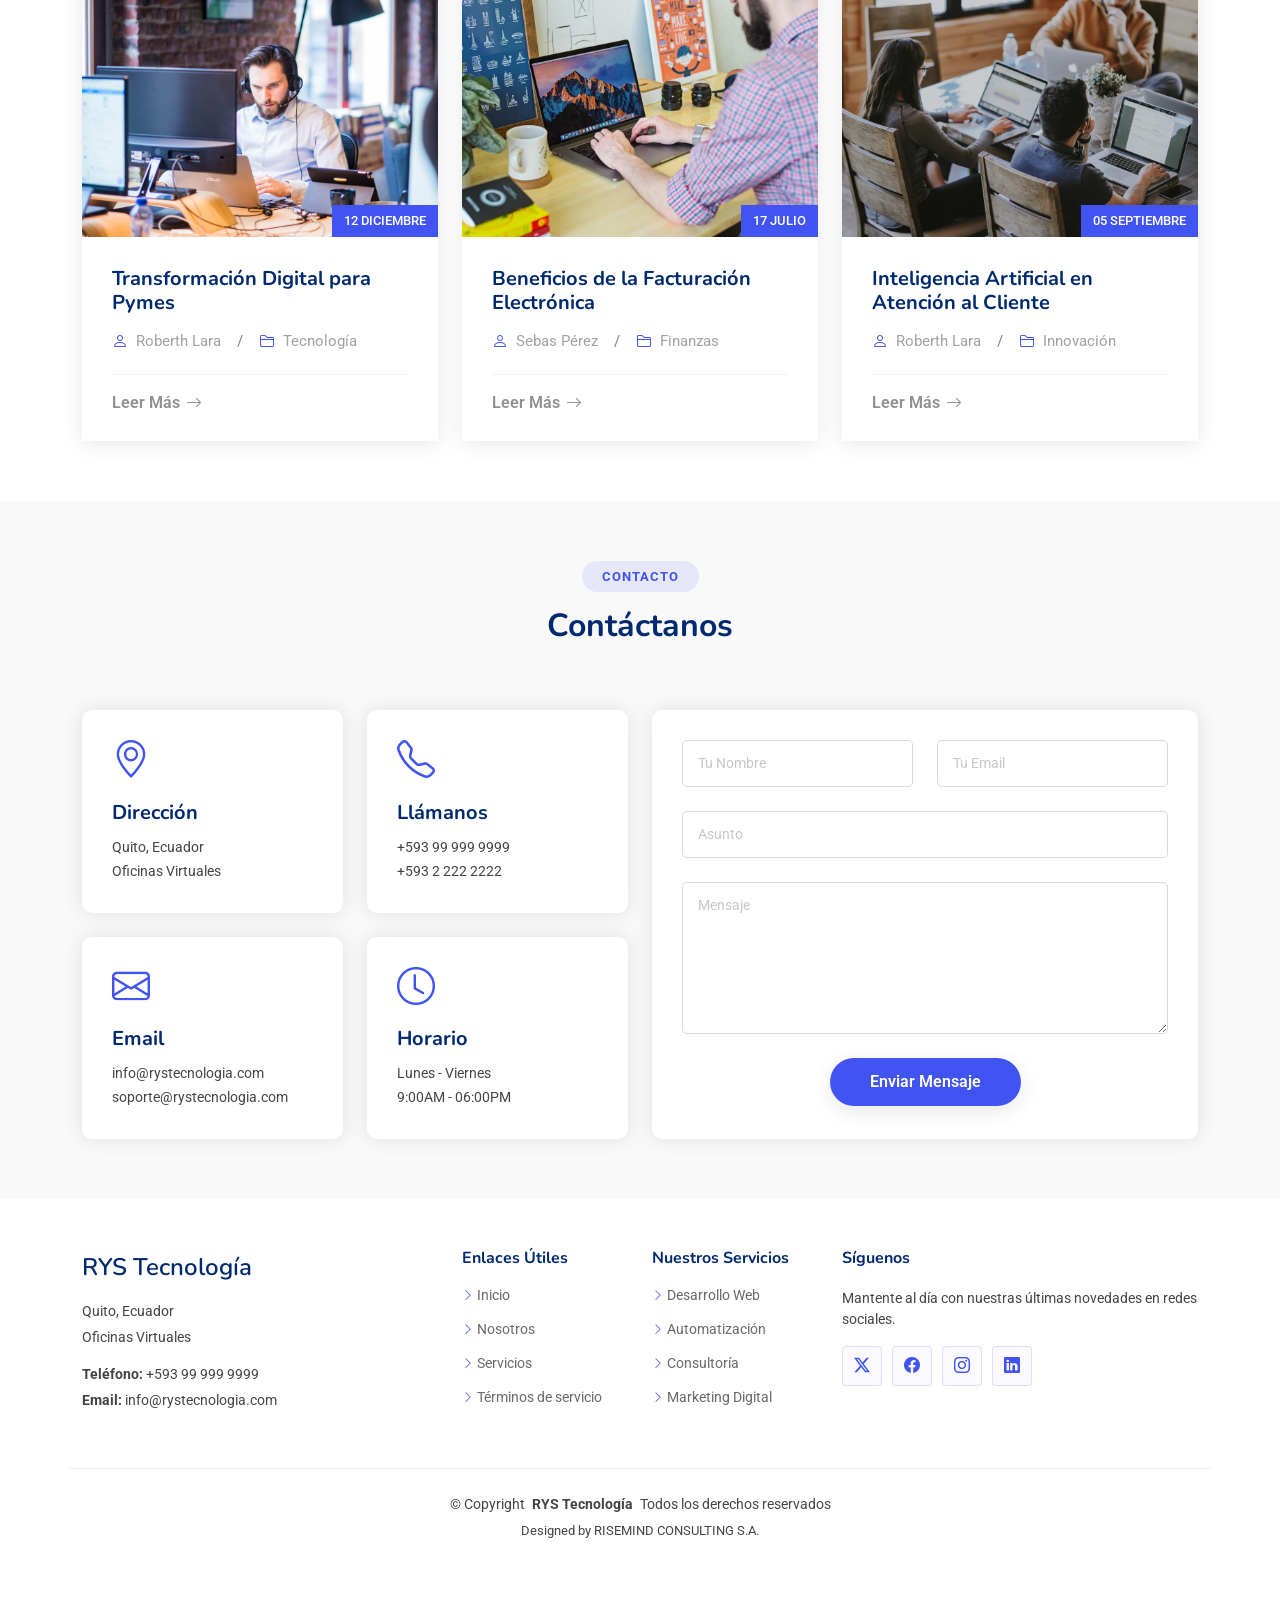
==== commit fe26f37e: "descripcion abajo de CEO de Roberth y Sebas" ====
--- a/index.html
+++ b/index.html
@@ -909,7 +909,7 @@
               <div class="member-info">
                 <h4>Roberth Lara</h4>
                 <span>Co-CEO & Co-Founder</span>
-                <p>Liderando la transformación digital de las Pymes en Ecuador.</p>
+                <p>Experto en arquitectura de software y soluciones en la nube.</p>
               </div>
             </div>
           </div><!-- End Team Member -->
@@ -927,8 +927,8 @@
               </div>
               <div class="member-info">
                 <h4>Sebas Pérez</h4>
-                <span> Co-CEO & Co-Founder</span>
-                <p>Experto en arquitectura de software y soluciones en la nube.</p>
+                <span>Co-CEO & Co-Founder</span>
+                <p>Liderando la transformación digital de las Pymes en Ecuador.</p>
               </div>
             </div>
           </div><!-- End Team Member -->
